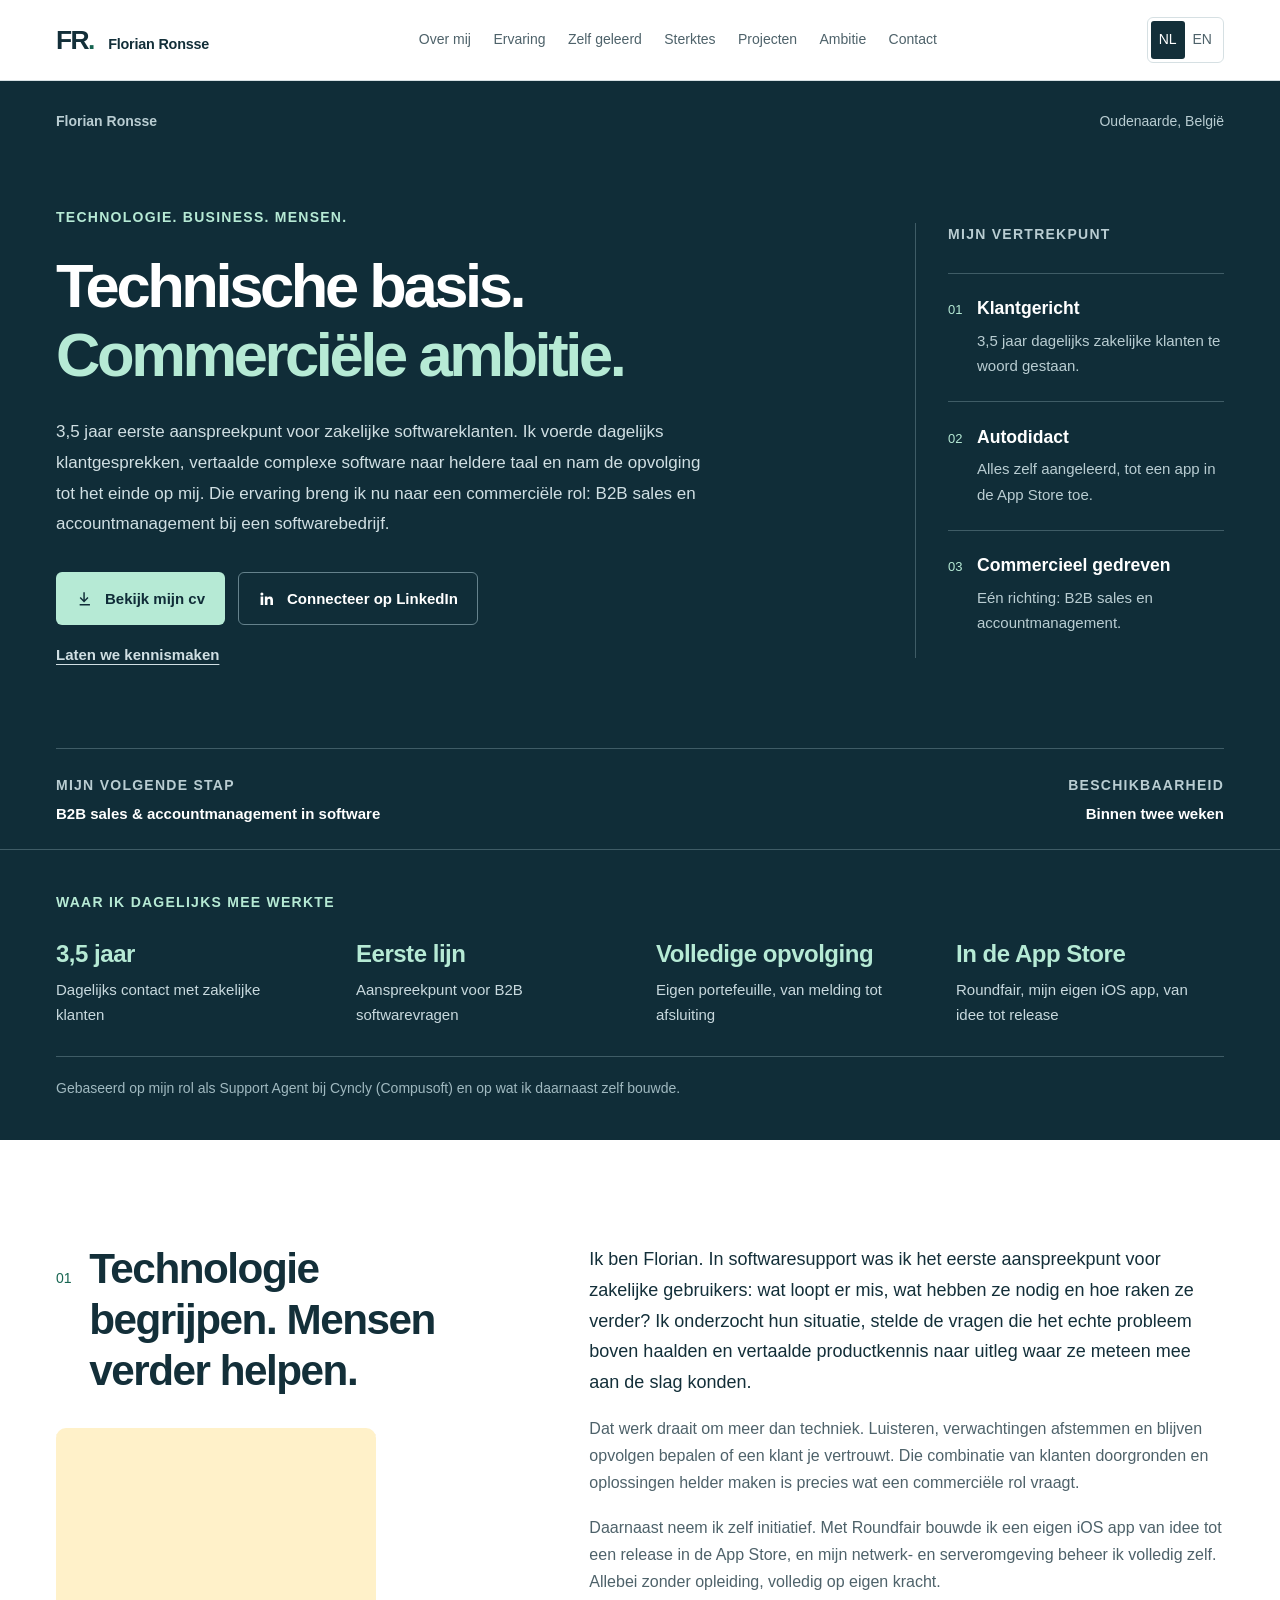
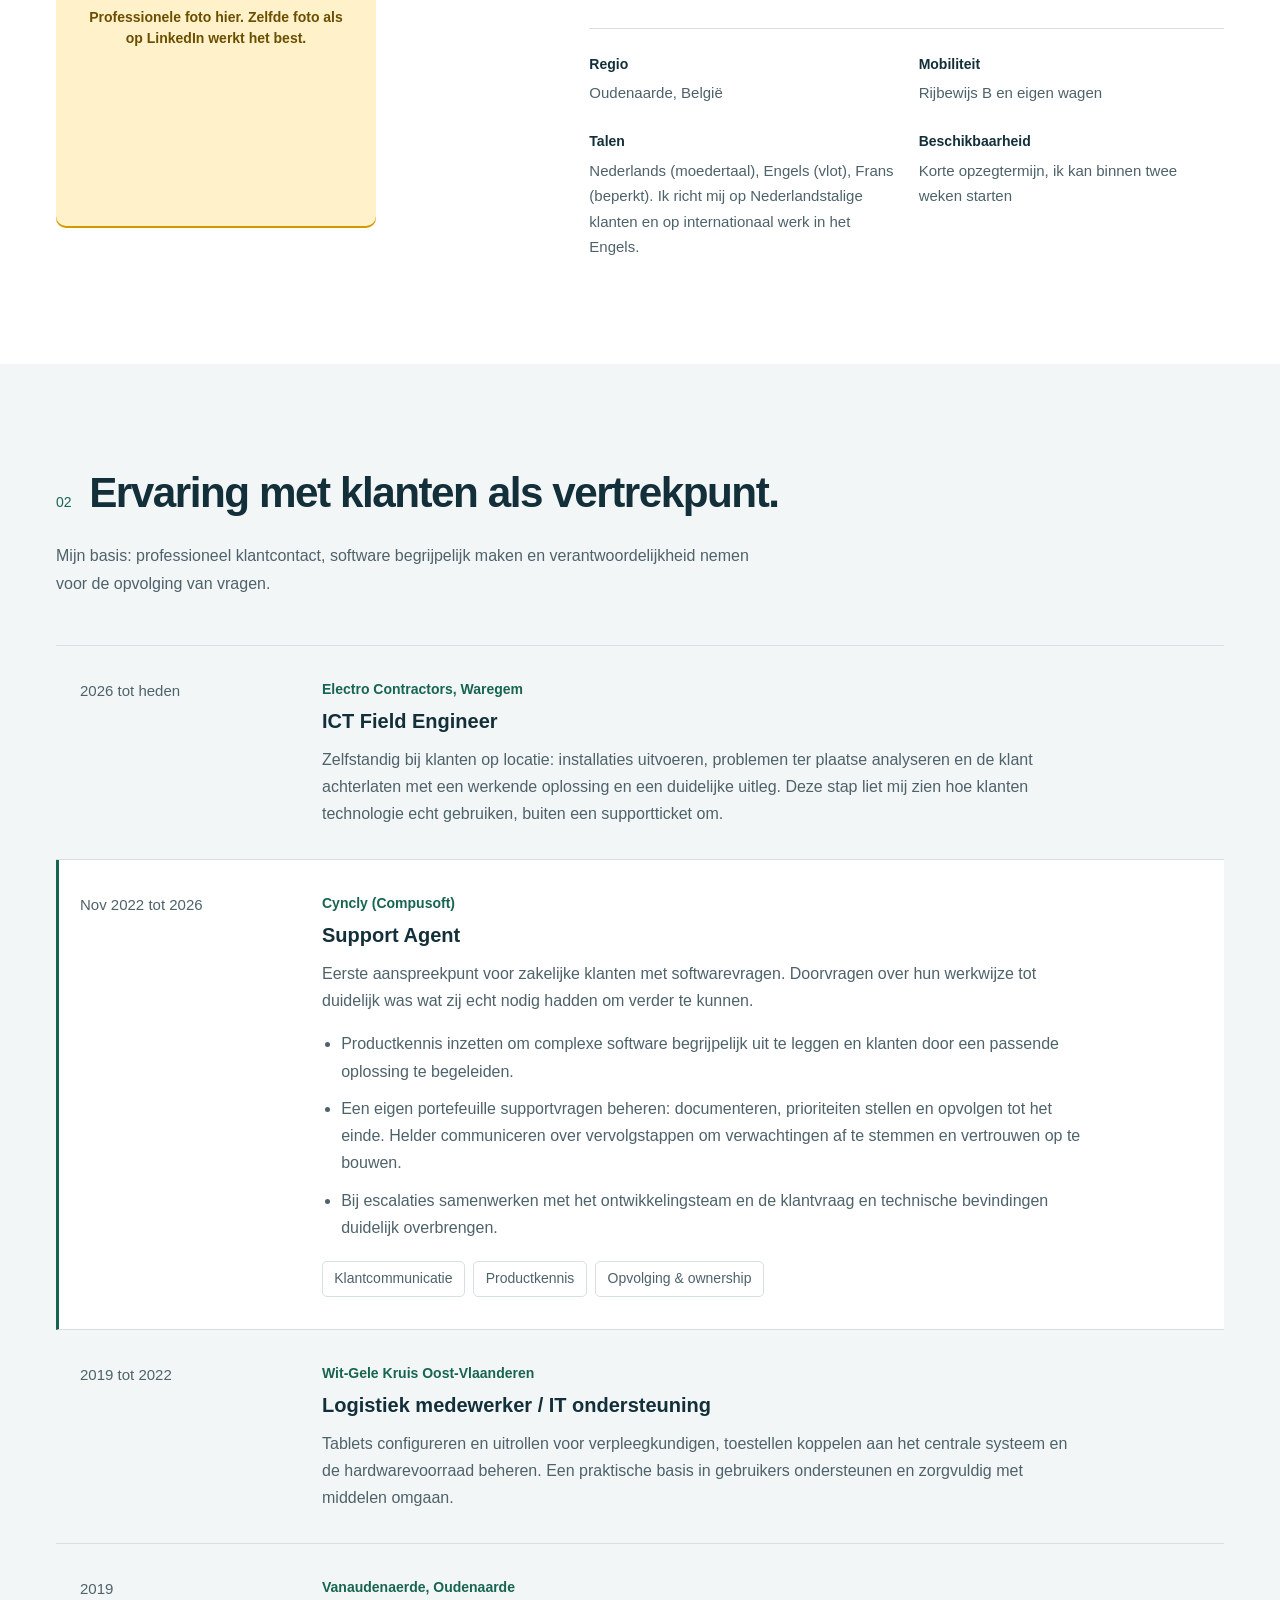
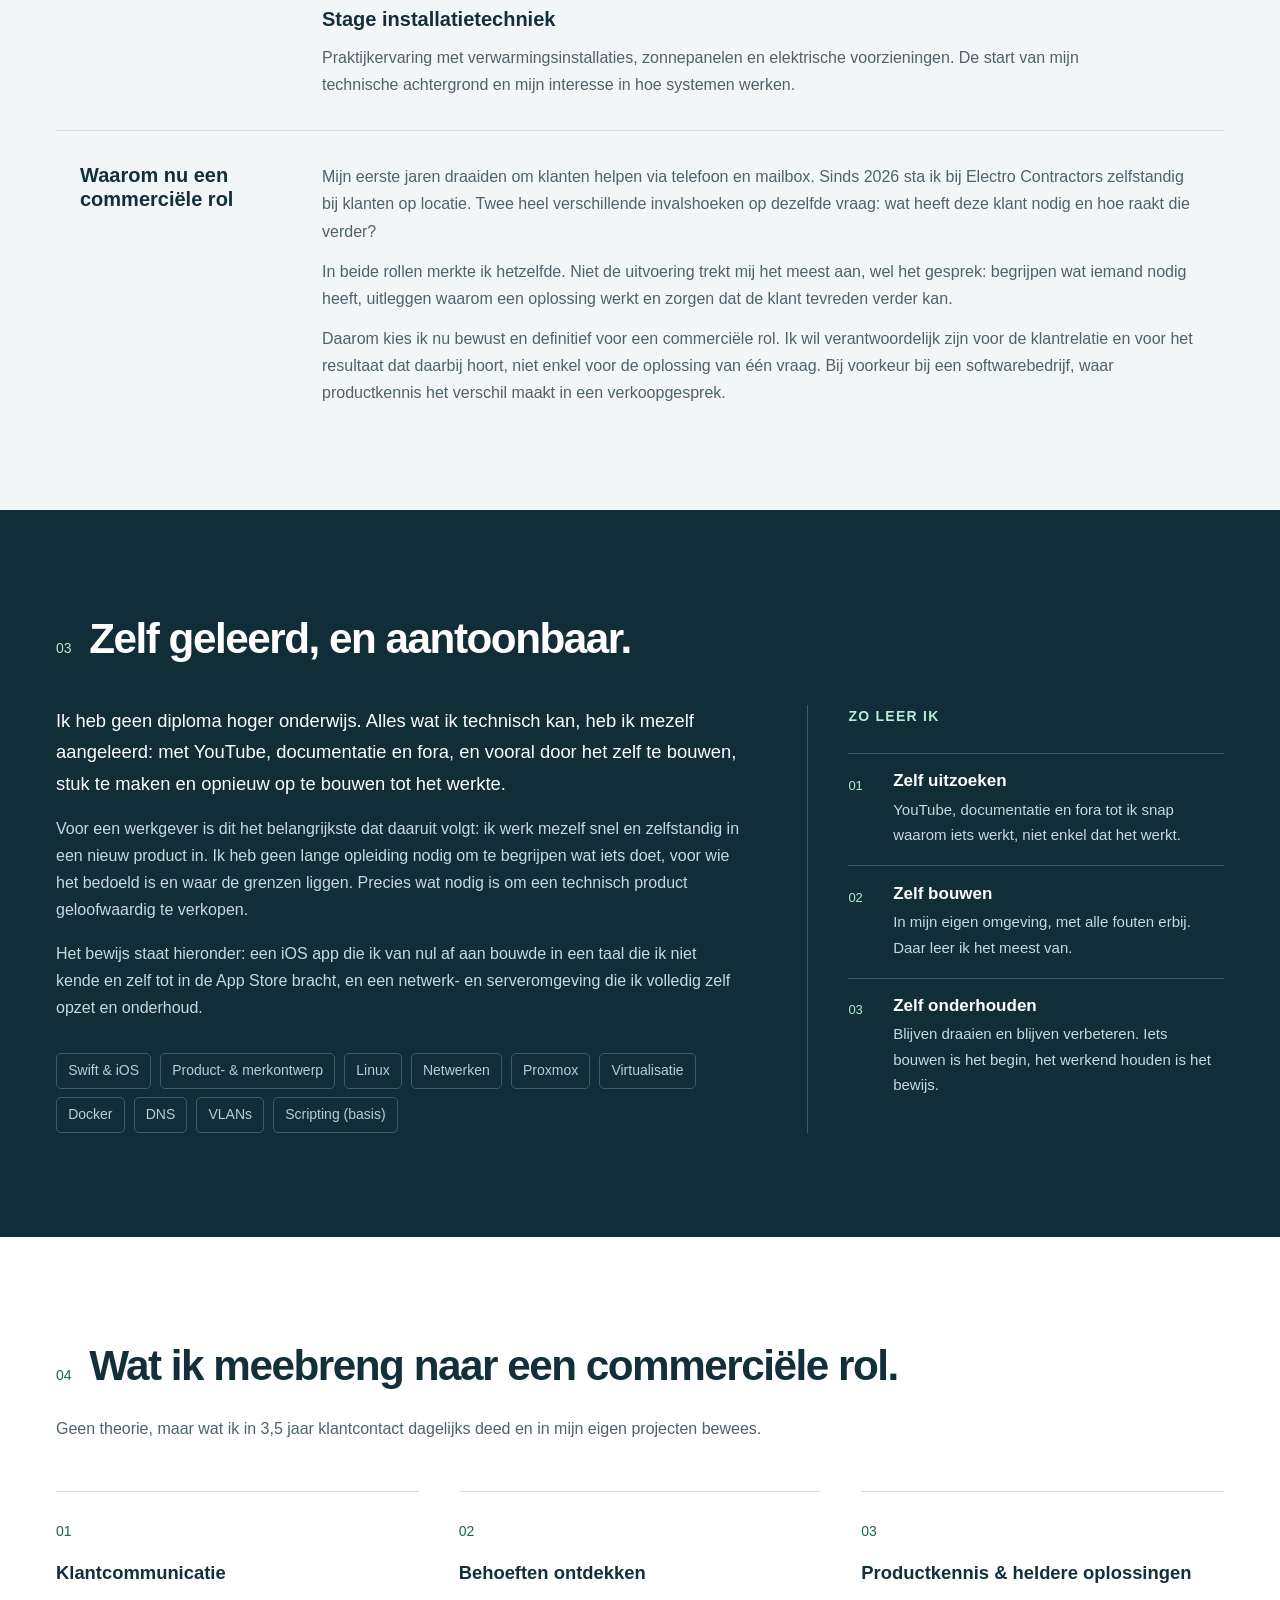
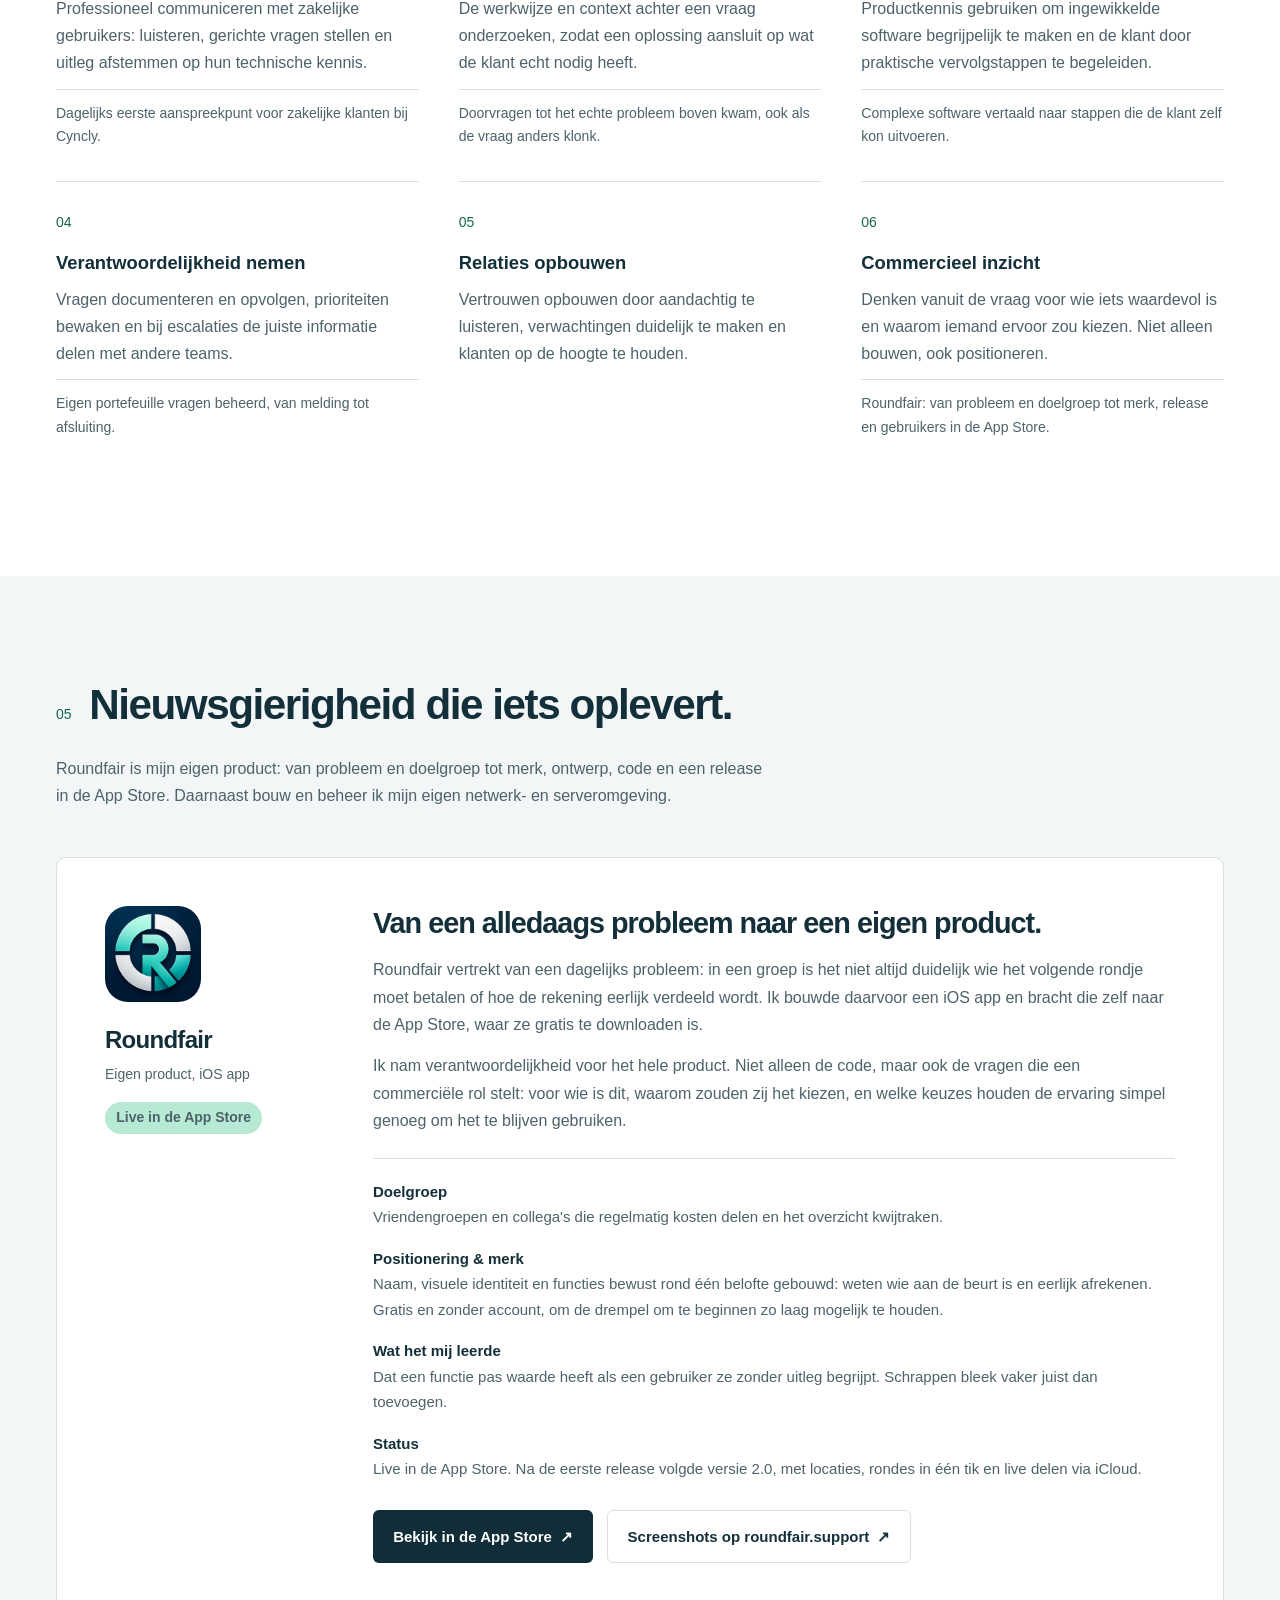
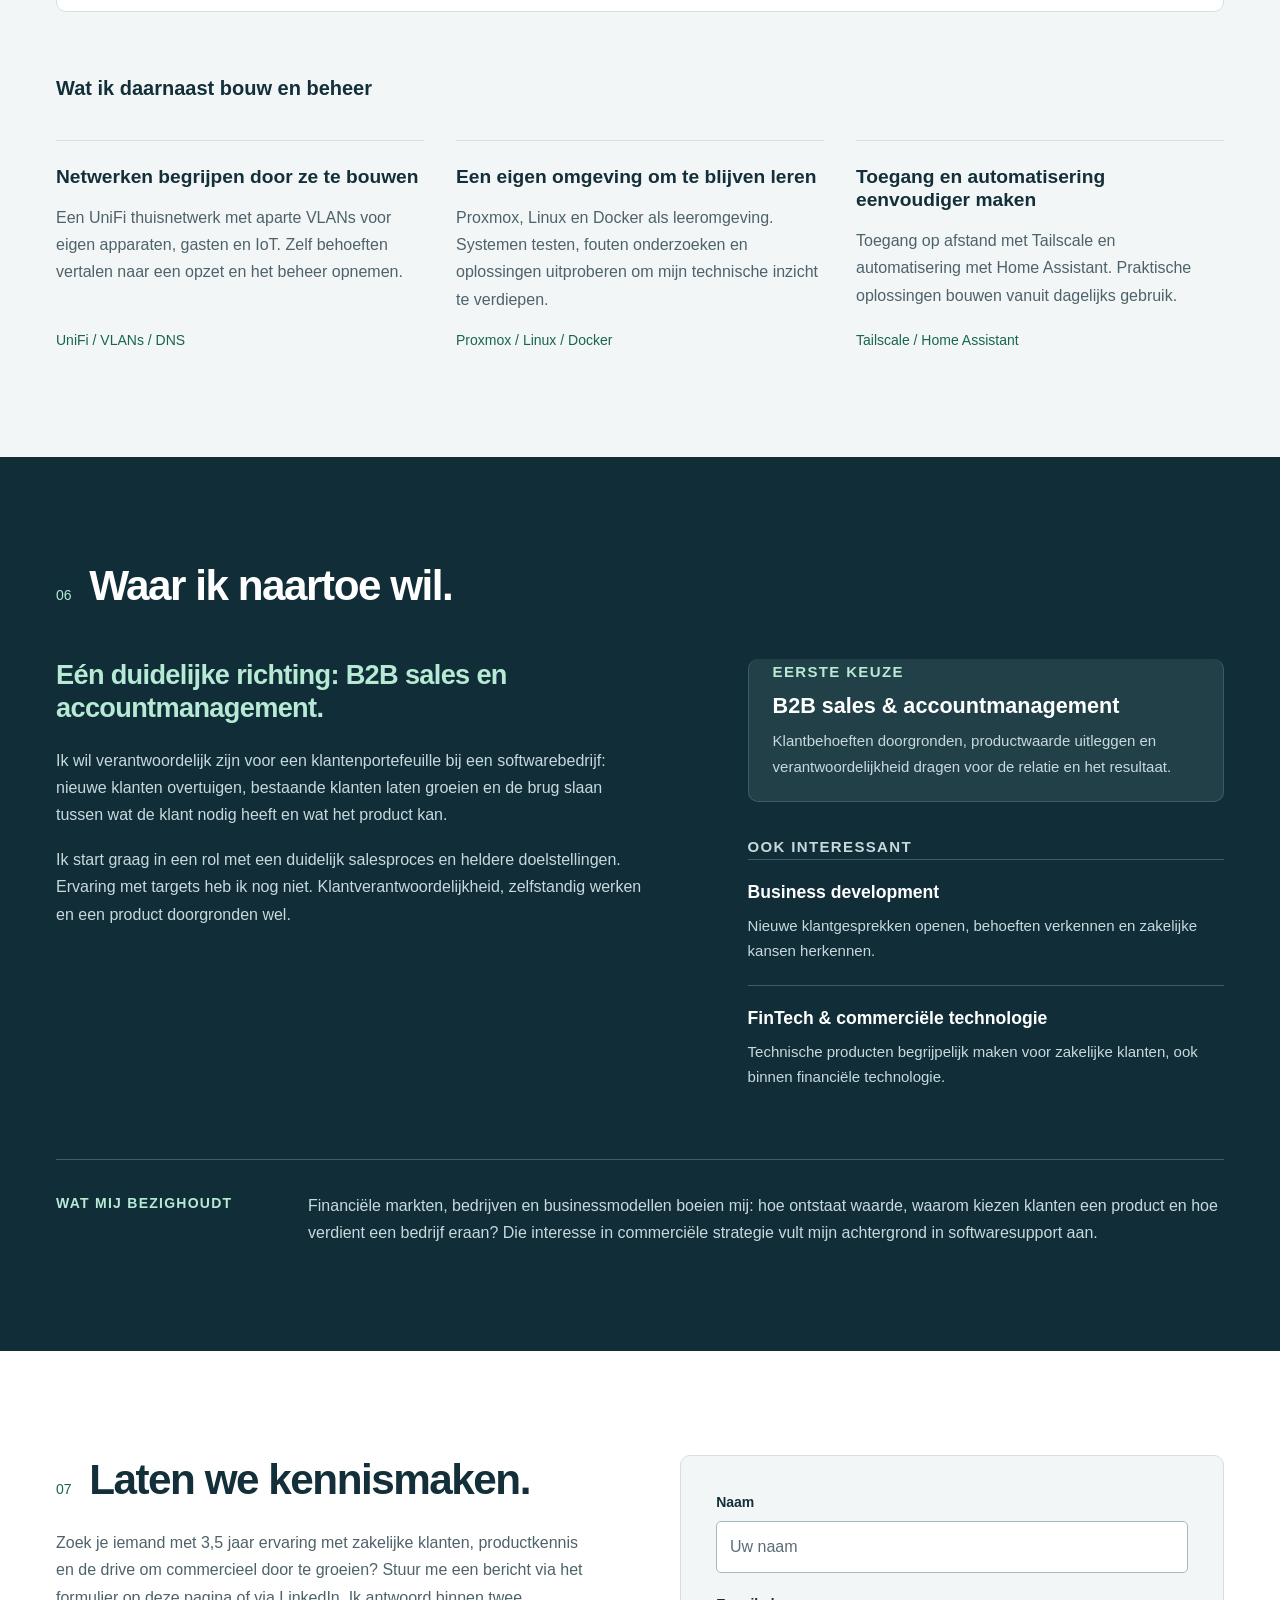
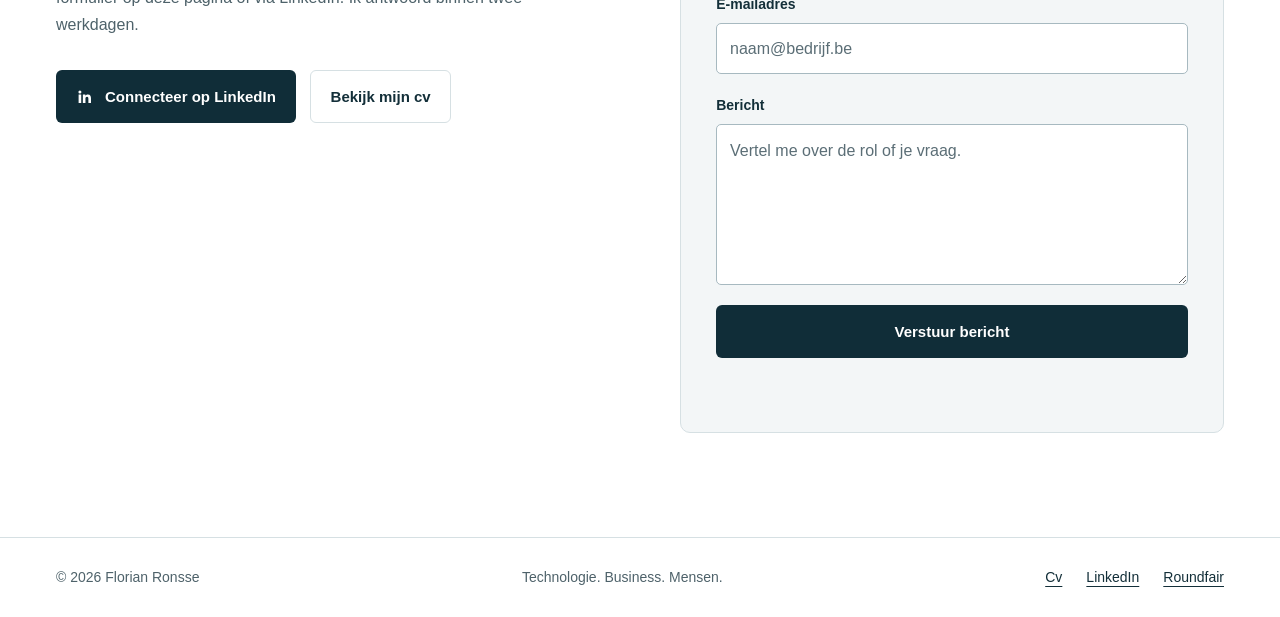
==== index.html @ 23964482 "Haal de openstaande voorbeeldregel bij "Relaties opbouwen" weg De kaart vroeg om een voorbeeld dat e" ====
<!DOCTYPE html>
<html lang="nl">
  <head>
    <meta charset="UTF-8" />
    <meta name="viewport" content="width=device-width, initial-scale=1.0" />
    <title>
      Florian Ronsse | Van B2B support naar sales &amp; accountmanagement
    </title>
    <meta
      name="description"
      content="Florian Ronsse: 3,5 jaar dagelijks contact met zakelijke softwareklanten, autodidact met een eigen iOS app in de App Store. Klaar voor B2B sales en accountmanagement in software."
    />
    <meta name="author" content="Florian Ronsse" />
    <meta name="robots" content="index, follow" />
    <meta name="theme-color" content="#102d38" />
    <link rel="canonical" href="https://florianronsse.net/" />
    <meta property="og:type" content="website" />
    <meta property="og:url" content="https://florianronsse.net/" />
    <meta property="og:site_name" content="Florian Ronsse" />
    <meta
      property="og:title"
      content="Florian Ronsse | Van B2B support naar sales &amp; accountmanagement"
    />
    <meta
      property="og:description"
      content="Florian Ronsse: 3,5 jaar dagelijks contact met zakelijke softwareklanten, autodidact met een eigen iOS app in de App Store. Klaar voor B2B sales en accountmanagement in software."
    />
    <meta property="og:locale" content="nl_BE" />
    <meta property="og:locale:alternate" content="en_US" />
    <meta property="og:image" content="https://florianronsse.net/assets/og-image.png" />
    <meta property="og:image:width" content="1200" />
    <meta property="og:image:height" content="630" />
    <meta
      property="og:image:alt"
      content="Florian Ronsse, B2B sales en accountmanagement"
    />
    <meta name="twitter:card" content="summary_large_image" />
    <meta
      name="twitter:title"
      content="Florian Ronsse | Van B2B support naar sales &amp; accountmanagement"
    />
    <meta
      name="twitter:description"
      content="Florian Ronsse: 3,5 jaar dagelijks contact met zakelijke softwareklanten, autodidact met een eigen iOS app in de App Store. Klaar voor B2B sales en accountmanagement in software."
    />
    <meta name="twitter:image" content="https://florianronsse.net/assets/og-image.png" />
    <link
      rel="icon"
      href="data:image/svg+xml,%3Csvg xmlns='http://www.w3.org/2000/svg' viewBox='0 0 100 100'%3E%3Crect width='100' height='100' rx='20' fill='%23102d38'/%3E%3Ctext x='50' y='68' font-size='52' font-family='Arial' font-weight='bold' fill='%23b6ead5' text-anchor='middle'%3EFR%3C/text%3E%3C/svg%3E"
    />
    <link rel="stylesheet" href="css/style.css?v=896a0a4d9a" />
    <script type="application/ld+json">
      {
        "@context": "https://schema.org",
        "@type": "Person",
        "name": "Florian Ronsse",
        "url": "https://florianronsse.net/",
        "jobTitle": "ICT Field Engineer",
        "description": "Florian Ronsse heeft 3,5 jaar ervaring als eerste aanspreekpunt voor zakelijke softwareklanten. Autodidact, bouwer van de iOS app Roundfair in de App Store, en gericht op een volgende stap in B2B sales en accountmanagement.",
        "address": {
          "@type": "PostalAddress",
          "addressLocality": "Oudenaarde",
          "addressCountry": "BE"
        },
        "sameAs": [
          "https://www.linkedin.com/in/florian-ronsse-1914231bb",
          "https://apps.apple.com/app/id6763799194"
        ],
        "seeks": {
          "@type": "Demand",
          "name": "B2B sales en accountmanagement in software"
        },
        "knowsLanguage": [
          { "@type": "Language", "name": "Nederlands" },
          { "@type": "Language", "name": "Engels" }
        ],
        "knowsAbout": [
          "B2B Sales",
          "Account Management",
          "Business Development",
          "Customer Success",
          "Klantcommunicatie",
          "Software Support",
          "SaaS",
          "FinTech",
          "IT Troubleshooting",
          "Linux",
          "Networking",
          "Proxmox",
          "Docker"
        ]
      }
    </script>
  </head>
  <body>
    <a data-i18n="skip" class="skip-link" href="#main">Ga naar de inhoud</a>
    <header class="site-header">
      <nav
        class="nav container"
        aria-label="Hoofdnavigatie"
        data-i18n-aria-label="nav.label"
      >
        <a href="#home" class="nav-logo" aria-label="Florian Ronsse, home"
          >FR<span class="brand-dot">.</span
          ><span class="brand-name">Florian Ronsse</span></a
        >
        <ul class="nav-links" id="nav-links">
          <li><a data-i18n="nav.about" href="#about">Over mij</a></li>
          <li><a data-i18n="nav.experience" href="#experience">Ervaring</a></li>
          <li><a data-i18n="nav.learning" href="#learning">Zelf geleerd</a></li>
          <li><a data-i18n="nav.skills" href="#skills">Sterktes</a></li>
          <li><a data-i18n="nav.projects" href="#projects">Projecten</a></li>
          <li><a data-i18n="nav.direction" href="#direction">Ambitie</a></li>
          <li><a data-i18n="nav.contact" href="#contact">Contact</a></li>
        </ul>
        <div class="nav-actions">
          <div
            class="lang-toggle"
            role="group"
            aria-label="Taalkeuze / Language"
          >
            <button
              type="button"
              data-lang="nl"
              lang="nl"
              class="lang-btn active"
              aria-pressed="true"
              aria-label="Nederlands"
            >
              NL</button
            ><button
              type="button"
              data-lang="en"
              lang="en"
              class="lang-btn"
              aria-pressed="false"
              aria-label="English"
            >
              EN
            </button>
          </div>
          <button
            type="button"
            class="nav-burger"
            id="nav-burger"
            aria-label="Menu openen"
            aria-expanded="false"
            aria-controls="nav-links"
          >
            <span></span><span></span><span></span>
          </button>
        </div>
      </nav>
    </header>
    <main id="main" tabindex="-1">
      <section id="home" class="hero">
        <div class="container">
          <div class="hero-topline">
            <p>Florian Ronsse</p>
            <p data-i18n="hero.location">Oudenaarde, België</p>
          </div>
          <div class="hero-grid">
            <div class="hero-main">
              <p data-i18n="hero.eyebrow" class="eyebrow">
                Technologie. Business. Mensen.
              </p>
              <h1>
                <span data-i18n="hero.title1">Technische basis.</span
                ><span data-i18n="hero.title2" class="hero-accent"
                  >Commerciële ambitie.</span
                >
              </h1>
              <p data-i18n="hero.lead" class="hero-lead">
                3,5 jaar eerste aanspreekpunt voor zakelijke softwareklanten. Ik
                voerde dagelijks klantgesprekken, vertaalde complexe software
                naar heldere taal en nam de opvolging tot het einde op mij. Die
                ervaring breng ik nu naar een commerciële rol: B2B sales en
                accountmanagement bij een softwarebedrijf.
              </p>
              <div class="hero-cta">
                <a
                  href="cv.html"
                  class="btn btn-primary"
                  ><svg class="icon" viewBox="0 0 24 24" aria-hidden="true">
                    <path
                      fill="currentColor"
                      d="M12 3v10.2l3.6-3.6 1.4 1.4-6 6-6-6 1.4-1.4 3.6 3.6V3h2zM5 19h14v2H5v-2z"
                    ></path></svg
                  ><span data-i18n="hero.cv">Bekijk mijn cv</span></a
                ><a
                  href="https://www.linkedin.com/in/florian-ronsse-1914231bb"
                  target="_blank"
                  rel="noopener noreferrer"
                  class="btn btn-outline"
                  ><svg class="icon" viewBox="0 0 24 24" aria-hidden="true">
                    <path
                      fill="currentColor"
                      d="M20.45 20.45h-3.55v-5.57c0-1.33-.03-3.04-1.85-3.04-1.86-0-2.14 1.45-2.14 2.94v5.67H9.35V9h3.41v1.56h.05c.48-.9 1.64-1.85 3.37-1.85 3.6 0 4.27 2.37 4.27 5.46v6.28zM5.34 7.43a2.06 2.06 0 1 1 0-4.12 2.06 2.06 0 0 1 0 4.12zM7.12 20.45H3.56V9h3.56v11.45z"
                    ></path></svg
                  ><span data-i18n="hero.linkedin"
                    >Connecteer op LinkedIn</span
                  ></a
                >
              </div>
              <a
                data-i18n="hero.contact"
                href="#contact"
                class="text-link hero-contact"
                >Laten we kennismaken</a
              >
            </div>
            <aside
              class="hero-profile"
              aria-label="Profiel in het kort"
              data-i18n-aria-label="hero.profileLabel"
            >
              <p data-i18n="hero.profile" class="eyebrow">Mijn vertrekpunt</p>
              <div class="profile-row">
                <span class="profile-number">01</span>
                <div>
                  <h2 data-i18n="hero.customer">Klantgericht</h2>
                  <p data-i18n="hero.customerDesc">
                    3,5 jaar dagelijks zakelijke klanten te woord gestaan.
                  </p>
                </div>
              </div>
              <div class="profile-row">
                <span class="profile-number">02</span>
                <div>
                  <h2 data-i18n="hero.technical">Autodidact</h2>
                  <p data-i18n="hero.technicalDesc">
                    Alles zelf aangeleerd, tot een app in de App Store toe.
                  </p>
                </div>
              </div>
              <div class="profile-row">
                <span class="profile-number">03</span>
                <div>
                  <h2 data-i18n="hero.business">Commercieel gedreven</h2>
                  <p data-i18n="hero.businessDesc">
                    Eén richting: B2B sales en accountmanagement.
                  </p>
                </div>
              </div>
            </aside>
          </div>
          <div class="hero-bottom">
            <div>
              <span data-i18n="hero.focus" class="eyebrow"
                >Mijn volgende stap</span
              >
              <p data-i18n="hero.focusValue">
                B2B sales &amp; accountmanagement in software
              </p>
            </div>
            <div class="hero-availability">
              <span data-i18n="hero.available" class="eyebrow"
                >Beschikbaarheid</span
              >
              <p data-i18n="hero.availableValue">Binnen twee weken</p>
            </div>
          </div>
        </div>
      </section>
      <section
        class="proof-bar"
        aria-labelledby="proof-title"
      >
        <div class="container">
          <h2 data-i18n="proof.title" id="proof-title" class="eyebrow">
            Waar ik dagelijks mee werkte
          </h2>
          <!-- Zodra er cijfers zijn, vervang een waarde door het getal zelf:
               <dt class="proof-value">±40</dt> met een passend label. Een
               getal weegt zwaarder dan een omschrijving. -->
          <dl class="proof-grid">
            <div>
              <dt data-i18n="proof.0.value" class="proof-value">3,5 jaar</dt>
              <dd data-i18n="proof.0.label">
                Dagelijks contact met zakelijke klanten
              </dd>
            </div>
            <div>
              <dt data-i18n="proof.1.value" class="proof-value">Eerste lijn</dt>
              <dd data-i18n="proof.1.label">
                Aanspreekpunt voor B2B softwarevragen
              </dd>
            </div>
            <div>
              <dt data-i18n="proof.2.value" class="proof-value">
                Volledige opvolging
              </dt>
              <dd data-i18n="proof.2.label">
                Eigen portefeuille, van melding tot afsluiting
              </dd>
            </div>
            <div>
              <dt data-i18n="proof.3.value" class="proof-value">
                In de App Store
              </dt>
              <dd data-i18n="proof.3.label">
                Roundfair, mijn eigen iOS app, van idee tot release
              </dd>
            </div>
          </dl>
          <p data-i18n="proof.source" class="proof-source">
            Gebaseerd op mijn rol als Support Agent bij Cyncly (Compusoft) en
            op wat ik daarnaast zelf bouwde.
          </p>
        </div>
      </section>
      <section id="about" class="section">
        <div class="container about-grid">
          <div class="about-aside">
            <div class="section-heading">
              <span class="section-number">01</span>
              <h2 data-i18n="about.title">
                Technologie begrijpen. Mensen verder helpen.
              </h2>
            </div>
            <figure class="about-photo">
              <!-- Vervang dit blok door: <img src="assets/florian.jpg" alt="Florian Ronsse" width="520" height="620" /> -->
              <div class="photo-slot needs-input">
                <p data-i18n="about.photoSlot">
                  Professionele foto hier. Zelfde foto als op LinkedIn werkt het
                  best.
                </p>
              </div>
            </figure>
          </div>
          <div class="about-text">
            <p data-i18n="about.p1" class="lead">
              Ik ben Florian. In softwaresupport was ik het eerste aanspreekpunt
              voor zakelijke gebruikers: wat loopt er mis, wat hebben ze nodig
              en hoe raken ze verder? Ik onderzocht hun situatie, stelde de
              vragen die het echte probleem boven haalden en vertaalde
              productkennis naar uitleg waar ze meteen mee aan de slag konden.
            </p>
            <p data-i18n="about.p2">
              Dat werk draait om meer dan techniek. Luisteren, verwachtingen
              afstemmen en blijven opvolgen bepalen of een klant je vertrouwt.
              Die combinatie van klanten doorgronden en oplossingen helder maken
              is precies wat een commerciële rol vraagt.
            </p>
            <p data-i18n="about.p3">
              Daarnaast neem ik zelf initiatief. Met Roundfair bouwde ik een
              eigen iOS app van idee tot een release in de App Store, en mijn
              netwerk- en serveromgeving beheer ik volledig zelf. Allebei
              zonder opleiding, volledig op eigen kracht.
            </p>
            <dl class="about-facts">
              <div>
                <dt data-i18n="about.locationLabel">Regio</dt>
                <dd data-i18n="about.location">Oudenaarde, België</dd>
              </div>
              <div>
                <dt data-i18n="about.mobilityLabel">Mobiliteit</dt>
                <dd data-i18n="about.mobility">Rijbewijs B en eigen wagen</dd>
              </div>
              <div>
                <dt data-i18n="about.languagesLabel">Talen</dt>
                <dd data-i18n="about.languages">
                  Nederlands (moedertaal), Engels (vlot), Frans (beperkt). Ik
                  richt mij op Nederlandstalige klanten en op internationaal
                  werk in het Engels.
                </dd>
              </div>
              <div>
                <dt data-i18n="about.availabilityLabel">Beschikbaarheid</dt>
                <dd data-i18n="about.availability">
                  Korte opzegtermijn, ik kan binnen twee weken starten
                </dd>
              </div>
            </dl>
          </div>
        </div>
      </section>
      <section id="experience" class="section section-alt">
        <div class="container">
          <div class="section-heading">
            <span class="section-number">02</span>
            <h2 data-i18n="experience.title">
              Ervaring met klanten als vertrekpunt.
            </h2>
          </div>
          <p data-i18n="experience.intro" class="section-intro">
            Mijn basis: professioneel klantcontact, software begrijpelijk maken
            en verantwoordelijkheid nemen voor de opvolging van vragen.
          </p>
          <div class="xp-timeline">
            <article class="xp-item">
              <p data-i18n="xp.0.period" class="xp-period">2026 tot heden</p>
              <div class="xp-body">
                <p class="xp-company">Electro Contractors, Waregem</p>
                <h3 data-i18n="xp.0.title">ICT Field Engineer</h3>
                <p data-i18n="xp.0.desc">
                  Zelfstandig bij klanten op locatie: installaties uitvoeren,
                  problemen ter plaatse analyseren en de klant achterlaten met
                  een werkende oplossing en een duidelijke uitleg. Deze stap
                  liet mij zien hoe klanten technologie echt gebruiken, buiten
                  een supportticket om.
                </p>
              </div>
            </article>
            <article class="xp-item xp-featured">
              <p data-i18n="xp.1.period" class="xp-period">Nov 2022 tot 2026</p>
              <div class="xp-body">
                <p class="xp-company">Cyncly (Compusoft)</p>
                <h3 data-i18n="xp.1.title">Support Agent</h3>
                <p data-i18n="xp.1.desc">
                  Eerste aanspreekpunt voor zakelijke klanten met
                  softwarevragen. Doorvragen over hun werkwijze tot duidelijk
                  was wat zij echt nodig hadden om verder te kunnen.
                </p>
                <ul class="xp-details">
                  <li data-i18n="xp.1.explain">
                    Productkennis inzetten om complexe software begrijpelijk uit
                    te leggen en klanten door een passende oplossing te
                    begeleiden.
                  </li>
                  <li data-i18n="xp.1.followup">
                    Een eigen portefeuille supportvragen beheren: documenteren,
                    prioriteiten stellen en opvolgen tot het einde. Helder
                    communiceren over vervolgstappen om verwachtingen af te
                    stemmen en vertrouwen op te bouwen.
                  </li>
                  <li data-i18n="xp.1.collaborate">
                    Bij escalaties samenwerken met het ontwikkelingsteam en de
                    klantvraag en technische bevindingen duidelijk overbrengen.
                  </li>
                </ul>
                <ul class="skill-tags">
                  <li data-i18n="xp.customer">Klantcommunicatie</li>
                  <li data-i18n="xp.product">Productkennis</li>
                  <li data-i18n="xp.ownership">Opvolging &amp; ownership</li>
                </ul>
              </div>
            </article>
            <article class="xp-item">
              <p data-i18n="xp.2.period" class="xp-period">2019 tot 2022</p>
              <div class="xp-body">
                <p class="xp-company">Wit-Gele Kruis Oost-Vlaanderen</p>
                <h3 data-i18n="xp.2.title">
                  Logistiek medewerker / IT ondersteuning
                </h3>
                <p data-i18n="xp.2.desc">
                  Tablets configureren en uitrollen voor verpleegkundigen,
                  toestellen koppelen aan het centrale systeem en de
                  hardwarevoorraad beheren. Een praktische basis in gebruikers
                  ondersteunen en zorgvuldig met middelen omgaan.
                </p>
              </div>
            </article>
            <article class="xp-item">
              <p data-i18n="xp.3.period" class="xp-period">2019</p>
              <div class="xp-body">
                <p class="xp-company">Vanaudenaerde, Oudenaarde</p>
                <h3 data-i18n="xp.3.title">Stage installatietechniek</h3>
                <p data-i18n="xp.3.desc">
                  Praktijkervaring met verwarmingsinstallaties, zonnepanelen en
                  elektrische voorzieningen. De start van mijn technische
                  achtergrond en mijn interesse in hoe systemen werken.
                </p>
              </div>
            </article>
          </div>
          <section
            id="why-commercial"
            class="why-commercial"
            aria-labelledby="why-commercial-title"
          >
            <h3 data-i18n="why.title" id="why-commercial-title">
              Waarom nu een commerciële rol
            </h3>
            <div>
              <p data-i18n="why.path">
                Mijn eerste jaren draaiden om klanten helpen via telefoon en
                mailbox. Sinds 2026 sta ik bij Electro Contractors zelfstandig
                bij klanten op locatie. Twee heel verschillende invalshoeken op
                dezelfde vraag: wat heeft deze klant nodig en hoe raakt die
                verder?
              </p>
              <p data-i18n="why.customer">
                In beide rollen merkte ik hetzelfde. Niet de uitvoering trekt
                mij het meest aan, wel het gesprek: begrijpen wat iemand nodig
                heeft, uitleggen waarom een oplossing werkt en zorgen dat de
                klant tevreden verder kan.
              </p>
              <p data-i18n="why.next">
                Daarom kies ik nu bewust en definitief voor een commerciële rol.
                Ik wil verantwoordelijk zijn voor de klantrelatie en voor het
                resultaat dat daarbij hoort, niet enkel voor de oplossing van
                één vraag. Bij voorkeur bij een softwarebedrijf, waar
                productkennis het verschil maakt in een verkoopgesprek.
              </p>
            </div>
          </section>
        </div>
      </section>
      <section id="learning" class="section learning-section">
        <div class="container">
          <div class="section-heading">
            <span class="section-number">03</span>
            <h2 data-i18n="learning.title">Zelf geleerd, en aantoonbaar.</h2>
          </div>
          <div class="learning-grid">
            <div class="learning-text">
              <p data-i18n="learning.p1" class="lead">
                Ik heb geen diploma hoger onderwijs. Alles wat ik technisch kan,
                heb ik mezelf aangeleerd: met YouTube, documentatie en fora, en
                vooral door het zelf te bouwen, stuk te maken en opnieuw op te
                bouwen tot het werkte.
              </p>
              <p data-i18n="learning.p2">
                Voor een werkgever is dit het belangrijkste dat daaruit volgt:
                ik werk mezelf snel en zelfstandig in een nieuw product in. Ik
                heb geen lange opleiding nodig om te begrijpen wat iets doet,
                voor wie het bedoeld is en waar de grenzen liggen. Precies wat
                nodig is om een technisch product geloofwaardig te verkopen.
              </p>
              <p data-i18n="learning.p3">
                Het bewijs staat hieronder: een iOS app die ik van nul af aan
                bouwde in een taal die ik niet kende en zelf tot in de App
                Store bracht, en een netwerk- en serveromgeving die ik volledig
                zelf opzet en onderhoud.
              </p>
              <ul class="skill-tags learning-tags">
                <li>Swift &amp; iOS</li>
                <li data-i18n="learning.design">Product- &amp; merkontwerp</li>
                <li>Linux</li>
                <li data-i18n="learning.networking">Netwerken</li>
                <li>Proxmox</li>
                <li data-i18n="learning.virtualization">Virtualisatie</li>
                <li>Docker</li>
                <li>DNS</li>
                <li>VLANs</li>
                <li data-i18n="learning.scripting">Scripting (basis)</li>
              </ul>
            </div>
            <aside
              class="learning-method"
              aria-label="Zo leer ik"
              data-i18n-aria-label="learning.methodLabel"
            >
              <p data-i18n="learning.methodTitle" class="eyebrow">Zo leer ik</p>
              <div class="method-row">
                <span class="profile-number">01</span>
                <div>
                  <h3 data-i18n="learning.step0">Zelf uitzoeken</h3>
                  <p data-i18n="learning.step0Desc">
                    YouTube, documentatie en fora tot ik snap waarom iets werkt,
                    niet enkel dat het werkt.
                  </p>
                </div>
              </div>
              <div class="method-row">
                <span class="profile-number">02</span>
                <div>
                  <h3 data-i18n="learning.step1">Zelf bouwen</h3>
                  <p data-i18n="learning.step1Desc">
                    In mijn eigen omgeving, met alle fouten erbij. Daar leer ik
                    het meest van.
                  </p>
                </div>
              </div>
              <div class="method-row">
                <span class="profile-number">03</span>
                <div>
                  <h3 data-i18n="learning.step2">Zelf onderhouden</h3>
                  <p data-i18n="learning.step2Desc">
                    Blijven draaien en blijven verbeteren. Iets bouwen is het
                    begin, het werkend houden is het bewijs.
                  </p>
                </div>
              </div>
            </aside>
          </div>
        </div>
      </section>
      <section id="skills" class="section">
        <div class="container">
          <div class="section-heading">
            <span class="section-number">04</span>
            <h2 data-i18n="skills.title">
              Wat ik meebreng naar een commerciële rol.
            </h2>
          </div>
          <p data-i18n="skills.intro" class="section-intro">
            Geen theorie, maar wat ik in 3,5 jaar klantcontact dagelijks deed en
            in mijn eigen projecten bewees.
          </p>
          <div class="skills-grid">
            <article class="skill-card">
              <span class="skill-index" aria-hidden="true">01</span>
              <h3 data-i18n="skill.0.title">Klantcommunicatie</h3>
              <p data-i18n="skill.0.desc">
                Professioneel communiceren met zakelijke gebruikers: luisteren,
                gerichte vragen stellen en uitleg afstemmen op hun technische
                kennis.
              </p>
              <p data-i18n="skill.0.proof" class="skill-proof">
                Dagelijks eerste aanspreekpunt voor zakelijke klanten bij
                Cyncly.
              </p>
            </article>
            <article class="skill-card">
              <span class="skill-index" aria-hidden="true">02</span>
              <h3 data-i18n="skill.1.title">Behoeften ontdekken</h3>
              <p data-i18n="skill.1.desc">
                De werkwijze en context achter een vraag onderzoeken, zodat een
                oplossing aansluit op wat de klant echt nodig heeft.
              </p>
              <p data-i18n="skill.1.proof" class="skill-proof">
                Doorvragen tot het echte probleem boven kwam, ook als de vraag
                anders klonk.
              </p>
            </article>
            <article class="skill-card">
              <span class="skill-index" aria-hidden="true">03</span>
              <h3 data-i18n="skill.2.title">
                Productkennis &amp; heldere oplossingen
              </h3>
              <p data-i18n="skill.2.desc">
                Productkennis gebruiken om ingewikkelde software begrijpelijk te
                maken en de klant door praktische vervolgstappen te begeleiden.
              </p>
              <p data-i18n="skill.2.proof" class="skill-proof">
                Complexe software vertaald naar stappen die de klant zelf kon
                uitvoeren.
              </p>
            </article>
            <article class="skill-card">
              <span class="skill-index" aria-hidden="true">04</span>
              <h3 data-i18n="skill.3.title">Verantwoordelijkheid nemen</h3>
              <p data-i18n="skill.3.desc">
                Vragen documenteren en opvolgen, prioriteiten bewaken en bij
                escalaties de juiste informatie delen met andere teams.
              </p>
              <p data-i18n="skill.3.proof" class="skill-proof">
                Eigen portefeuille vragen beheerd, van melding tot afsluiting.
              </p>
            </article>
            <article class="skill-card">
              <span class="skill-index" aria-hidden="true">05</span>
              <h3 data-i18n="skill.4.title">Relaties opbouwen</h3>
              <p data-i18n="skill.4.desc">
                Vertrouwen opbouwen door aandachtig te luisteren, verwachtingen
                duidelijk te maken en klanten op de hoogte te houden.
              </p>
            </article>
            <article class="skill-card">
              <span class="skill-index" aria-hidden="true">06</span>
              <h3 data-i18n="skill.5.title">Commercieel inzicht</h3>
              <p data-i18n="skill.5.desc">
                Denken vanuit de vraag voor wie iets waardevol is en waarom
                iemand ervoor zou kiezen. Niet alleen bouwen, ook positioneren.
              </p>
              <p data-i18n="skill.5.proof" class="skill-proof">
                Roundfair: van probleem en doelgroep tot merk, release en
                gebruikers in de App Store.
              </p>
            </article>
          </div>
        </div>
      </section>
      <section id="projects" class="section section-alt">
        <div class="container">
          <div class="section-heading">
            <span class="section-number">05</span>
            <h2 data-i18n="projects.title">
              Nieuwsgierigheid die iets oplevert.
            </h2>
          </div>
          <p data-i18n="projects.intro" class="section-intro">
            Roundfair is mijn eigen product: van probleem en doelgroep tot
            merk, ontwerp, code en een release in de App Store. Daarnaast bouw
            en beheer ik mijn eigen netwerk- en serveromgeving.
          </p>
          <article id="roundfair" class="app-card">
            <div class="app-identity">
              <img
                class="app-logo"
                src="assets/roundfair-logo.png"
                alt="Roundfair"
                width="96"
                height="96"
                loading="lazy"
              />
              <p>Roundfair</p>
              <span data-i18n="roundfair.label">Eigen product, iOS app</span>
              <span data-i18n="roundfair.status" class="app-status"
                >Live in de App Store</span
              >
            </div>
            <div class="app-body">
              <h3 data-i18n="roundfair.title">
                Van een alledaags probleem naar een eigen product.
              </h3>
              <p data-i18n="roundfair.what">
                Roundfair vertrekt van een dagelijks probleem: in een groep is
                het niet altijd duidelijk wie het volgende rondje moet betalen
                of hoe de rekening eerlijk verdeeld wordt. Ik bouwde daarvoor
                een iOS app en bracht die zelf naar de App Store, waar ze
                gratis te downloaden is.
              </p>
              <p data-i18n="roundfair.why">
                Ik nam verantwoordelijkheid voor het hele product. Niet alleen
                de code, maar ook de vragen die een commerciële rol stelt: voor
                wie is dit, waarom zouden zij het kiezen, en welke keuzes houden
                de ervaring simpel genoeg om het te blijven gebruiken.
              </p>
              <dl class="product-proof">
                <div>
                  <dt data-i18n="roundfair.usersLabel">Doelgroep</dt>
                  <dd data-i18n="roundfair.users">
                    Vriendengroepen en collega's die regelmatig kosten delen en
                    het overzicht kwijtraken.
                  </dd>
                </div>
                <div>
                  <dt data-i18n="roundfair.productLabel">
                    Positionering &amp; merk
                  </dt>
                  <dd data-i18n="roundfair.product">
                    Naam, visuele identiteit en functies bewust rond één
                    belofte gebouwd: weten wie aan de beurt is en eerlijk
                    afrekenen. Gratis en zonder account, om de drempel om te
                    beginnen zo laag mogelijk te houden.
                  </dd>
                </div>
                <div>
                  <dt data-i18n="roundfair.learnedLabel">
                    Wat het mij leerde
                  </dt>
                  <dd data-i18n="roundfair.learned">
                    Dat een functie pas waarde heeft als een gebruiker ze zonder
                    uitleg begrijpt. Schrappen bleek vaker juist dan toevoegen.
                  </dd>
                </div>
                <div>
                  <dt data-i18n="roundfair.tractionLabel">Status</dt>
                  <dd data-i18n="roundfair.traction">
                    Live in de App Store. Na de eerste release volgde versie
                    2.0, met locaties, rondes in één tik en live delen via
                    iCloud.
                  </dd>
                </div>
              </dl>
              <div class="app-actions">
                <a
                  href="https://apps.apple.com/app/id6763799194"
                  target="_blank"
                  rel="noopener noreferrer"
                  class="btn btn-dark"
                  ><span data-i18n="roundfair.appstore"
                    >Bekijk in de App Store</span
                  ><span aria-hidden="true">↗</span></a
                ><a
                  href="https://roundfair.support"
                  target="_blank"
                  rel="noopener noreferrer"
                  class="btn btn-outline"
                  ><span data-i18n="roundfair.cta"
                    >Screenshots op roundfair.support</span
                  ><span aria-hidden="true">↗</span></a
                >
              </div>
            </div>
          </article>
          <h3 data-i18n="projects.labTitle" class="projects-lab-title">
            Wat ik daarnaast bouw en beheer
          </h3>
          <div class="projects-list">
            <article class="project-card">
              <h4 data-i18n="project.0.title">
                Netwerken begrijpen door ze te bouwen
              </h4>
              <p data-i18n="project.0.desc">
                Een UniFi thuisnetwerk met aparte VLANs voor eigen apparaten,
                gasten en IoT. Zelf behoeften vertalen naar een opzet en het
                beheer opnemen.
              </p>
              <p class="project-tech">UniFi / VLANs / DNS</p>
            </article>
            <article class="project-card">
              <h4 data-i18n="project.1.title">
                Een eigen omgeving om te blijven leren
              </h4>
              <p data-i18n="project.1.desc">
                Proxmox, Linux en Docker als leeromgeving. Systemen testen,
                fouten onderzoeken en oplossingen uitproberen om mijn technische
                inzicht te verdiepen.
              </p>
              <p class="project-tech">Proxmox / Linux / Docker</p>
            </article>
            <article class="project-card">
              <h4 data-i18n="project.2.title">
                Toegang en automatisering eenvoudiger maken
              </h4>
              <p data-i18n="project.2.desc">
                Toegang op afstand met Tailscale en automatisering met Home
                Assistant. Praktische oplossingen bouwen vanuit dagelijks
                gebruik.
              </p>
              <p class="project-tech">Tailscale / Home Assistant</p>
            </article>
          </div>
        </div>
      </section>
      <section id="direction" class="section direction-section">
        <div class="container">
          <div class="section-heading">
            <span class="section-number">06</span>
            <h2 data-i18n="direction.title">Waar ik naartoe wil.</h2>
          </div>
          <div class="direction-grid">
            <div>
              <h3 data-i18n="direction.lead" class="direction-lead">
                Eén duidelijke richting: B2B sales en accountmanagement.
              </h3>
              <p data-i18n="direction.desc">
                Ik wil verantwoordelijk zijn voor een klantenportefeuille bij
                een softwarebedrijf: nieuwe klanten overtuigen, bestaande
                klanten laten groeien en de brug slaan tussen wat de klant nodig
                heeft en wat het product kan.
              </p>
              <p data-i18n="direction.entry">
                Ik start graag in een rol met een duidelijk salesproces en
                heldere doelstellingen. Ervaring met targets heb ik nog niet.
                Klantverantwoordelijkheid, zelfstandig werken en een product
                doorgronden wel.
              </p>
            </div>
            <div class="direction-areas">
              <article class="direction-primary">
                <p data-i18n="direction.primaryLabel" class="eyebrow">
                  Eerste keuze
                </p>
                <h3 data-i18n="direction.0.title">
                  B2B sales &amp; accountmanagement
                </h3>
                <p data-i18n="direction.0.desc">
                  Klantbehoeften doorgronden, productwaarde uitleggen en
                  verantwoordelijkheid dragen voor de relatie en het resultaat.
                </p>
              </article>
              <p data-i18n="direction.alsoLabel" class="direction-also">
                Ook interessant
              </p>
              <article>
                <h3 data-i18n="direction.1.title">Business development</h3>
                <p data-i18n="direction.1.desc">
                  Nieuwe klantgesprekken openen, behoeften verkennen en
                  zakelijke kansen herkennen.
                </p>
              </article>
              <article>
                <h3 data-i18n="direction.2.title">
                  FinTech &amp; commerciële technologie
                </h3>
                <p data-i18n="direction.2.desc">
                  Technische producten begrijpelijk maken voor zakelijke
                  klanten, ook binnen financiële technologie.
                </p>
              </article>
            </div>
          </div>
          <div class="business-note">
            <p data-i18n="business.label" class="eyebrow">Wat mij bezighoudt</p>
            <p data-i18n="business.desc">
              Financiële markten, bedrijven en businessmodellen boeien mij: hoe
              ontstaat waarde, waarom kiezen klanten een product en hoe verdient
              een bedrijf eraan? Die interesse in commerciële strategie vult
              mijn achtergrond in softwaresupport aan.
            </p>
          </div>
        </div>
      </section>
      <section id="contact" class="section">
        <div class="container contact-grid">
          <div>
            <div class="section-heading">
              <span class="section-number">07</span>
              <h2 data-i18n="contact.title">Laten we kennismaken.</h2>
            </div>
            <p data-i18n="contact.pitch" class="contact-pitch">
              Zoek je iemand met 3,5 jaar ervaring met zakelijke klanten,
              productkennis en de drive om commercieel door te groeien? Stuur
              me een bericht via het formulier op deze pagina of via LinkedIn.
              Ik antwoord binnen twee werkdagen.
            </p>
            <div class="contact-actions">
              <a
                href="https://www.linkedin.com/in/florian-ronsse-1914231bb"
                target="_blank"
                rel="noopener noreferrer"
                class="btn btn-dark"
                ><svg class="icon" viewBox="0 0 24 24" aria-hidden="true">
                  <path
                    fill="currentColor"
                    d="M20.45 20.45h-3.55v-5.57c0-1.33-.03-3.04-1.85-3.04-1.86-0-2.14 1.45-2.14 2.94v5.67H9.35V9h3.41v1.56h.05c.48-.9 1.64-1.85 3.37-1.85 3.6 0 4.27 2.37 4.27 5.46v6.28zM5.34 7.43a2.06 2.06 0 1 1 0-4.12 2.06 2.06 0 0 1 0 4.12zM7.12 20.45H3.56V9h3.56v11.45z"
                  ></path></svg
                ><span data-i18n="contact.linkedin"
                  >Connecteer op LinkedIn</span
                ></a
              ><a href="cv.html" class="btn btn-outline"
                ><span data-i18n="contact.cv">Bekijk mijn cv</span></a
              >
            </div>
          </div>
          <form
            id="contact-form"
            class="contact-form"
            action="https://formspree.io/f/xnjkwpjv"
            method="POST"
          >
            <div class="form-field">
              <label data-i18n="form.name" for="name">Naam</label>
              <input
                id="name"
                name="name"
                required
                placeholder="Uw naam"
                data-i18n-placeholder="form.namePlaceholder"
                type="text"
                autocomplete="name"
                maxlength="254"
              />
            </div>
            <div class="form-field">
              <label data-i18n="form.email" for="email">E-mailadres</label>
              <input
                id="email"
                name="email"
                required
                placeholder="naam@bedrijf.be"
                data-i18n-placeholder="form.emailPlaceholder"
                type="email"
                autocomplete="email"
                maxlength="254"
              />
            </div>
            <div class="form-field">
              <label data-i18n="form.message" for="message">Bericht</label>
              <textarea
                id="message"
                name="message"
                required
                placeholder="Vertel me over de rol of je vraag."
                data-i18n-placeholder="form.messagePlaceholder"
                rows="5"
                maxlength="5000"
              ></textarea>
            </div>
            <button
              data-i18n="form.submit"
              type="submit"
              class="btn btn-dark btn-full"
            >
              Verstuur bericht
            </button>
            <p
              class="form-status"
              id="form-status"
              role="status"
              aria-live="polite"
              aria-atomic="true"
            ></p>
          </form>
        </div>
      </section>
    </main>
    <footer class="site-footer">
      <div class="container footer-inner">
        <p>© <span id="year">2026</span> Florian Ronsse</p>
        <p data-i18n="footer.tagline">Technologie. Business. Mensen.</p>
        <div class="footer-links">
          <a data-i18n="footer.cv" href="cv.html">Cv</a
          ><a
            href="https://www.linkedin.com/in/florian-ronsse-1914231bb"
            target="_blank"
            rel="noopener noreferrer"
            >LinkedIn</a
          ><a
            href="https://roundfair.support"
            target="_blank"
            rel="noopener noreferrer"
            >Roundfair</a
          >
        </div>
      </div>
    </footer>
    <script src="js/main.js?v=199b582982" defer></script>
  </body>
</html>
---- css/style.css ----
/* Shared tokens and responsive primitives for this static portfolio. */
:root {
  --color-bg: #fff;
  --color-bg-alt: #f3f6f7;
  --color-ink: #132f39;
  --color-ink-soft: #4e626a;
  --color-accent: #176551;
  --color-accent-soft: #b6ead5;
  --color-border: #d6e0e3;
  --color-dark: #102d38;
  --color-dark-soft: #b9cdd2;
  --color-success: #17623e;
  --color-error: #a32626;
  --font-sans:
    -apple-system, BlinkMacSystemFont, "Segoe UI", Roboto, "Helvetica Neue",
    Arial, sans-serif;
  --container: 1232px;
  --radius: 10px;
}
*,
*::before,
*::after {
  box-sizing: border-box;
}
html {
  scroll-behavior: smooth;
  scroll-padding-top: 100px;
}
body {
  margin: 0;
  background: var(--color-bg);
  color: var(--color-ink);
  font-family: var(--font-sans);
  font-size: 1rem;
  line-height: 1.7;
  -webkit-font-smoothing: antialiased;
}
h1,
h2,
h3,
p,
ul,
dl,
dd {
  margin: 0;
}
h1,
h2,
h3 {
  line-height: 1.2;
  font-weight: 600;
}
a {
  color: var(--color-accent);
  text-decoration-thickness: 1px;
  text-underline-offset: 0.25em;
}
a,
button,
input,
textarea {
  -webkit-tap-highlight-color: transparent;
}
button,
input,
textarea {
  font: inherit;
}
button {
  cursor: pointer;
}
img {
  display: block;
  max-width: 100%;
}
button,
a,
input,
textarea {
  touch-action: manipulation;
}
:focus-visible {
  outline: 3px solid #257bba;
  outline-offset: 5px;
}
.hero :focus-visible,
.direction-section :focus-visible {
  outline-color: var(--color-accent-soft);
}
::selection {
  color: var(--color-dark);
  background: var(--color-accent-soft);
}
.container {
  width: 100%;
  max-width: var(--container);
  margin-inline: auto;
  padding-inline: 2rem;
}
.section {
  padding-block: 6.5rem;
}
.section-alt {
  background: var(--color-bg-alt);
}
.section-heading {
  display: flex;
  align-items: baseline;
  gap: 1.1rem;
  margin-bottom: 1.5rem;
}
.section-heading h2 {
  font-size: clamp(1.9rem, 3.3vw, 2.7rem);
  letter-spacing: -0.035em;
  max-width: 850px;
  text-wrap: balance;
}
.section-number {
  color: var(--color-accent);
  font-size: 0.875rem;
  font-variant-numeric: tabular-nums;
  flex-shrink: 0;
}
.section-intro {
  max-width: 720px;
  margin-bottom: 3rem;
  color: var(--color-ink-soft);
}
.eyebrow {
  font-size: 0.875rem;
  font-weight: 600;
  letter-spacing: 0.09em;
  text-transform: uppercase;
}
.skip-link {
  position: fixed;
  z-index: 1000;
  top: 0.75rem;
  left: 1rem;
  padding: 0.8rem 1.3rem;
  background: white;
  transform: translateY(-200%);
}
.skip-link:focus {
  transform: translateY(0);
}
#main:focus {
  outline: none;
}

/* Existing navigation, with progressive enhancement for small screens. */
.site-header {
  position: sticky;
  top: 0;
  z-index: 100;
  background: rgba(255, 255, 255, 0.97);
  border-bottom: 1px solid var(--color-border);
}
.nav {
  display: flex;
  align-items: center;
  justify-content: space-between;
  gap: 1.2rem;
  min-height: 80px;
}
.nav-logo {
  color: var(--color-ink);
  display: inline-flex;
  align-items: baseline;
  font-weight: 750;
  font-size: 1.65rem;
  letter-spacing: -0.06em;
  text-decoration: none;
  white-space: nowrap;
}
.brand-dot {
  color: var(--color-accent);
}
.brand-name {
  font-size: 0.9rem;
  letter-spacing: -0.015em;
  font-weight: 600;
  margin-left: 0.9rem;
}
.nav-links {
  display: flex;
  align-items: center;
  gap: 1.4rem;
  list-style: none;
  padding: 0;
}
.nav-links a {
  display: block;
  padding-block: 0.6rem;
  font-size: 0.875rem;
  font-weight: 500;
  color: var(--color-ink-soft);
  text-decoration: none;
}
.nav-links a:hover,
.nav-links a[aria-current] {
  color: var(--color-accent);
  text-decoration: underline;
}
.nav-actions {
  display: flex;
  align-items: center;
  gap: 0.75rem;
}
.lang-toggle {
  display: none;
  border: 1px solid var(--color-border);
  border-radius: 6px;
  padding: 3px;
}
.js .lang-toggle {
  display: flex;
}
.lang-btn {
  padding: 0.4rem 0.5rem;
  min-height: 38px;
  border: 0;
  background: transparent;
  color: var(--color-ink-soft);
  font-size: 0.875rem;
  border-radius: 3px;
}
.lang-btn.active {
  background: var(--color-ink);
  color: white;
}
.nav-burger {
  display: none;
  flex-direction: column;
  justify-content: center;
  gap: 5px;
  width: 44px;
  height: 44px;
  padding: 10px;
  border: 1px solid var(--color-border);
  border-radius: 6px;
  background: white;
}
.nav-burger span {
  height: 2px;
  width: 22px;
  background: var(--color-ink);
  transition:
    transform 0.2s,
    opacity 0.2s;
}
.nav-burger[aria-expanded="true"] span:nth-child(1) {
  transform: translateY(7px) rotate(45deg);
}
.nav-burger[aria-expanded="true"] span:nth-child(2) {
  opacity: 0;
}
.nav-burger[aria-expanded="true"] span:nth-child(3) {
  transform: translateY(-7px) rotate(-45deg);
}

.btn {
  display: inline-flex;
  align-items: center;
  justify-content: center;
  gap: 0.7rem;
  border: 1px solid transparent;
  border-radius: 6px;
  min-height: 50px;
  padding: 0.8rem 1.2rem;
  font-size: 0.9375rem;
  font-weight: 600;
  text-align: center;
  text-decoration: none;
  transition:
    background 0.18s,
    border-color 0.18s,
    transform 0.18s;
}
.btn:active {
  transform: translateY(1px);
}
.btn-primary {
  background: var(--color-accent-soft);
  color: var(--color-dark);
}
.btn-primary:hover {
  background: #d1f5e6;
}
.btn-outline {
  color: var(--color-ink);
  border-color: var(--color-border);
  background: transparent;
}
.btn-outline:hover {
  background: var(--color-bg-alt);
  border-color: var(--color-ink-soft);
}
/* The same button on the dark sections, where ink would disappear. */
.hero .btn-outline,
.learning-section .btn-outline,
.direction-section .btn-outline {
  color: white;
  border-color: #65828c;
}
.hero .btn-outline:hover,
.learning-section .btn-outline:hover,
.direction-section .btn-outline:hover {
  background: #244550;
  border-color: #b9cdd2;
}
.btn-dark {
  background: var(--color-dark);
  color: white;
}
.btn-dark:hover {
  background: #244b58;
}
.btn-full {
  width: 100%;
}
.btn:disabled {
  opacity: 0.65;
  cursor: wait;
}
.icon {
  width: 1.1rem;
  height: 1.1rem;
  flex-shrink: 0;
}
.text-link {
  display: inline-block;
  font-weight: 600;
  padding-block: 0.5rem;
}

/* An editorial typographic hero: professional identity, then supporting evidence. */
.hero {
  background: var(--color-dark);
  color: white;
}
.hero-topline {
  display: flex;
  justify-content: space-between;
  gap: 1rem;
  padding-top: 1.8rem;
  color: var(--color-dark-soft);
  font-size: 0.875rem;
}
.hero-topline p:first-child {
  font-weight: 600;
}
.hero-grid {
  display: grid;
  grid-template-columns: minmax(0, 2.6fr) minmax(245px, 1fr);
  gap: 3.5rem;
  align-items: center;
  padding-block: 4.5rem;
}
.hero-main {
  animation: enter 0.5s ease-out both;
}
.hero .eyebrow {
  color: var(--color-accent-soft);
}
h1 {
  font-size: clamp(2.8rem, 4.8vw, 3.85rem);
  letter-spacing: -0.055em;
  line-height: 1.12;
  margin-block: 1.4rem 1.75rem;
}
h1 > span {
  display: block;
}
.hero-accent {
  color: var(--color-accent-soft);
}
.hero-lead {
  color: #d0dfe3;
  max-width: 660px;
  font-size: 1.0625rem;
  line-height: 1.8;
}
.hero-cta {
  display: flex;
  flex-wrap: wrap;
  gap: 0.8rem;
  margin-top: 2rem;
}
.hero-contact {
  color: #d0dfe3;
  font-size: 0.9375rem;
  margin-top: 0.6rem;
}
.hero-profile {
  border-left: 1px solid #3f5c66;
  padding-left: 2rem;
}
.hero-profile > .eyebrow {
  margin-bottom: 1.6rem;
  color: #b9cdd2;
}
.profile-row {
  display: flex;
  gap: 0.9rem;
  padding-block: 1.4rem;
  border-top: 1px solid #3f5c66;
}
.profile-number {
  font-size: 0.8125rem;
  color: var(--color-accent-soft);
  padding-top: 0.2rem;
}
.profile-row h2 {
  font-size: 1.1rem;
  margin-bottom: 0.45rem;
  line-height: 1.4;
}
.profile-row p {
  font-size: 0.9375rem;
  line-height: 1.7;
  color: var(--color-dark-soft);
}
.hero-bottom {
  border-top: 1px solid #3f5c66;
  display: flex;
  flex-wrap: wrap;
  justify-content: space-between;
  gap: 1.5rem 3rem;
  padding-block: 1.4rem;
  align-items: center;
}
.hero-bottom .eyebrow {
  color: #b9cdd2;
}
.hero-bottom p {
  font-size: 0.9375rem;
}
.hero-bottom p span[aria-hidden="true"] {
  color: #a0b9c0;
  margin-inline: 0.8rem;
}
.hero-bottom > div > p {
  font-weight: 600;
  margin-top: 0.15rem;
}
.hero-availability {
  text-align: right;
}

.about-grid {
  display: grid;
  grid-template-columns: 1fr 1.4fr;
  gap: 5rem;
  align-items: start;
}
.about-text {
  color: var(--color-ink-soft);
}
.about-text p + p {
  margin-top: 1.1rem;
}
.about-text .lead {
  font-size: 1.125rem;
  color: var(--color-ink);
}
.about-facts {
  display: grid;
  grid-template-columns: 1fr 1fr;
  gap: 1.5rem;
  border-top: 1px solid var(--color-border);
  padding-top: 1.5rem;
  margin-top: 2rem;
}
.about-facts dt {
  font-size: 0.875rem;
  font-weight: 600;
  color: var(--color-ink);
}
.about-facts dd {
  font-size: 0.9375rem;
  margin-top: 0.25rem;
}

.xp-timeline {
  border-top: 1px solid var(--color-border);
}
.xp-item {
  display: grid;
  grid-template-columns: 210px 1fr;
  gap: 2rem;
  padding: 2rem 1.5rem;
  border-bottom: 1px solid var(--color-border);
}
.xp-featured {
  border-left: 3px solid var(--color-accent);
  background: white;
  padding-left: calc(1.5rem - 3px);
}
.xp-period {
  font-size: 0.9375rem;
  color: var(--color-ink-soft);
}
.xp-company {
  font-size: 0.875rem;
  color: var(--color-accent);
  font-weight: 600;
  margin-bottom: 0.45rem;
}
.xp-body h3 {
  font-size: 1.25rem;
  margin-bottom: 0.8rem;
}
.xp-body > p:last-of-type {
  color: var(--color-ink-soft);
  max-width: 760px;
}
.xp-body .skill-tags {
  margin-top: 1.25rem;
}
.skill-tags {
  display: flex;
  flex-wrap: wrap;
  gap: 0.55rem;
  list-style: none;
  padding: 0;
  align-content: center;
}
.skill-tags li {
  padding: 0.3rem 0.7rem;
  border: 1px solid var(--color-border);
  border-radius: 5px;
  font-size: 0.875rem;
  color: var(--color-ink-soft);
  background: white;
}
.skills-grid {
  display: grid;
  grid-template-columns: repeat(3, minmax(0, 1fr));
  gap: 0 2.5rem;
}
.skill-card {
  border-top: 1px solid var(--color-border);
  padding-block: 1.8rem 2rem;
}
.skill-index {
  display: block;
  font-size: 0.875rem;
  color: var(--color-accent);
  margin-bottom: 1.1rem;
}
.skill-card h3 {
  font-size: 1.15rem;
  margin-bottom: 0.7rem;
}
.skill-card p {
  color: var(--color-ink-soft);
}
.app-card {
  display: grid;
  grid-template-columns: 220px 1fr;
  gap: 3rem;
  padding: 3rem;
  background: white;
  border: 1px solid var(--color-border);
  border-radius: var(--radius);
  scroll-margin-top: 100px;
}
.app-logo {
  border-radius: 23px;
  margin-bottom: 1.1rem;
}
.app-identity p {
  font-size: 1.5rem;
  font-weight: 600;
  letter-spacing: -0.03em;
}
.app-identity span {
  color: var(--color-ink-soft);
  font-size: 0.875rem;
}
.app-body h3 {
  font-size: 1.8rem;
  letter-spacing: -0.035em;
  margin-bottom: 1rem;
}
.app-body p {
  color: var(--color-ink-soft);
  margin-bottom: 0.9rem;
}
.projects-list {
  display: grid;
  grid-template-columns: repeat(3, minmax(0, 1fr));
  gap: 2rem;
  margin-top: 2.5rem;
}
.project-card {
  border-top: 1px solid var(--color-border);
  padding-top: 1.5rem;
  display: flex;
  flex-direction: column;
  align-items: start;
}
.project-card h3,
.project-card h4 {
  font-size: 1.2rem;
  font-weight: 600;
  line-height: 1.2;
  margin: 0 0 1rem;
}
.project-card p {
  color: var(--color-ink-soft);
}
.project-card .project-tech {
  font-size: 0.875rem;
  color: var(--color-accent);
  padding-top: 1rem;
  margin-top: auto;
}

.direction-section {
  background: var(--color-dark);
  color: white;
}
.direction-section .section-number {
  color: var(--color-accent-soft);
}
.direction-grid {
  display: grid;
  grid-template-columns: 1.25fr 1fr;
  gap: 6rem;
  margin-top: 3rem;
}
.direction-lead {
  font-size: 1.7rem;
  letter-spacing: -0.025em;
  color: var(--color-accent-soft);
  margin-bottom: 1.4rem;
}
.direction-grid p {
  color: #c8d9de;
}
.direction-grid p + p {
  margin-top: 1.1rem;
}
.direction-areas article {
  padding-block: 1.35rem;
  border-top: 1px solid #3f5c66;
}
.direction-areas article:first-child {
  padding-top: 0;
  border-top: 0;
}
.direction-areas h3 {
  font-size: 1.1rem;
  margin-bottom: 0.6rem;
}
.direction-areas p {
  font-size: 0.9375rem;
}
.business-note {
  display: grid;
  grid-template-columns: 220px 1fr;
  gap: 2rem;
  padding-top: 2rem;
  border-top: 1px solid #3f5c66;
  margin-top: 3rem;
}
.business-note .eyebrow {
  color: var(--color-accent-soft);
}
.business-note p:last-child {
  color: #c8d9de;
}

.contact-grid {
  display: grid;
  grid-template-columns: 1fr 1fr;
  gap: 5rem;
  align-items: start;
}
.contact-pitch {
  color: var(--color-ink-soft);
  margin-block: 1.5rem 2rem;
}
.contact-form {
  padding: 2.2rem;
  background: var(--color-bg-alt);
  border-radius: var(--radius);
  border: 1px solid var(--color-border);
}
.form-field {
  margin-bottom: 1.25rem;
}
.form-field label {
  display: block;
  font-size: 0.875rem;
  font-weight: 600;
  margin-bottom: 0.4rem;
}
.form-field input,
.form-field textarea {
  display: block;
  width: 100%;
  min-width: 0;
  color: var(--color-ink);
  background: white;
  border: 1px solid #a7b9c0;
  border-radius: 5px;
  padding: 0.7rem 0.8rem;
}
.form-field input::placeholder,
.form-field textarea::placeholder {
  color: #5b6e76;
  opacity: 1;
}
.form-field textarea {
  resize: vertical;
}
.form-status {
  min-height: 1.5em;
  margin-top: 1rem;
  font-size: 0.9375rem;
}
.form-status.success {
  color: var(--color-success);
}
.form-status.error {
  color: var(--color-error);
}
.site-footer {
  border-top: 1px solid var(--color-border);
  padding-block: 1.75rem;
}
.footer-inner {
  display: flex;
  flex-wrap: wrap;
  justify-content: space-between;
  align-items: center;
  gap: 1rem;
  color: var(--color-ink-soft);
  font-size: 0.875rem;
}
.footer-links {
  display: flex;
  gap: 1.5rem;
}
.footer-links a {
  color: var(--color-ink);
}
@keyframes enter {
  from {
    opacity: 0;
    transform: translateY(10px);
  }
  to {
    opacity: 1;
    transform: none;
  }
}

@media (max-width: 1100px) {
  .brand-name {
    display: none;
  }
  .hero-grid {
    gap: 2rem;
    grid-template-columns: minmax(0, 2.4fr) minmax(220px, 1fr);
  }
  .hero-profile {
    padding-left: 1.5rem;
  }
  .about-grid,
  .contact-grid {
    gap: 3rem;
  }
  .direction-grid {
    gap: 3rem;
  }
}
@media (max-width: 900px) {
  .nav {
    flex-wrap: wrap;
    gap: 0;
  }
  .nav-logo {
    min-height: 76px;
    align-items: center;
  }
  .brand-name {
    display: inline;
  }
  .nav-links {
    width: 100%;
    order: 3;
    flex-wrap: wrap;
    gap: 0.3rem 1.5rem;
    padding-block: 0.7rem;
  }
  .js .nav-burger {
    display: flex;
  }
  .js .nav-links {
    display: none;
    flex-direction: column;
    align-items: stretch;
    gap: 0;
    max-height: calc(100dvh - 90px);
    overflow-y: auto;
  }
  .js .nav-links.open {
    display: flex;
  }
  .nav-links a {
    padding-block: 0.65rem;
    font-size: 1rem;
  }
  .hero-grid {
    grid-template-columns: 1fr;
    padding-block: 3.5rem;
  }
  .hero-main {
    max-width: 740px;
  }
  h1 {
    font-size: clamp(2.8rem, 7vw, 3.85rem);
  }
  .hero-profile {
    display: grid;
    grid-template-columns: repeat(3, minmax(0, 1fr));
    gap: 1rem;
    border-left: 0;
    padding: 0;
    margin-top: 1.5rem;
  }
  .hero-profile > .eyebrow {
    grid-column: 1 / -1;
    margin-bottom: 0;
  }
  .profile-row {
    padding-bottom: 0;
  }
  .about-grid {
    grid-template-columns: 1fr;
    gap: 1rem;
  }
  .about-grid .section-heading {
    max-width: 700px;
  }
  .skills-grid {
    grid-template-columns: repeat(2, minmax(0, 1fr));
  }
  .app-card {
    grid-template-columns: 160px 1fr;
    padding: 2rem;
    gap: 2rem;
  }
  .projects-list {
    grid-template-columns: 1fr;
    gap: 2rem;
  }
  .xp-item {
    grid-template-columns: 160px 1fr;
    gap: 1.5rem;
  }
  .contact-grid {
    grid-template-columns: 1fr;
  }
}
@media (max-width: 600px) {
  .container {
    padding-inline: 1.25rem;
  }
  .section {
    padding-block: 4rem;
  }
  .brand-name {
    display: none;
  }
  .hero-topline {
    font-size: 0.8125rem;
    padding-top: 1.25rem;
  }
  .hero-grid {
    padding-block: 2.6rem;
  }
  h1 {
    font-size: clamp(2.25rem, 7.8vw, 2.9rem);
    letter-spacing: -0.05em;
  }
  .hero-lead {
    font-size: 1rem;
  }
  .hero-cta {
    flex-direction: column;
    align-items: stretch;
  }
  .hero-profile {
    grid-template-columns: 1fr;
    gap: 0;
  }
  .hero-profile > .eyebrow {
    margin-bottom: 0.5rem;
  }
  .profile-row {
    padding-block: 1rem;
  }
  .profile-row p {
    margin-top: 0.2rem;
  }
  .hero-bottom {
    gap: 0.5rem;
  }
  .hero-bottom p span {
    margin-inline: 0.3rem;
  }
  .section-heading {
    gap: 0.8rem;
  }
  .section-heading h2 {
    font-size: 1.95rem;
  }
  .about-facts {
    grid-template-columns: 1fr;
    gap: 1rem;
  }
  .xp-item {
    grid-template-columns: 1fr;
    gap: 0.7rem;
    padding: 1.5rem 1rem;
  }
  .xp-featured {
    padding-left: calc(1rem - 3px);
  }
  .skills-grid {
    grid-template-columns: 1fr;
  }
  .skill-card {
    padding-block: 1.5rem;
  }
  .skill-index {
    margin-bottom: 0.65rem;
  }
  .app-card {
    grid-template-columns: 1fr;
    padding: 1.5rem;
  }
  .app-logo {
    width: 72px;
    height: 72px;
    border-radius: 18px;
  }
  .app-body h3 {
    font-size: 1.5rem;
  }
  .direction-grid,
  .business-note {
    grid-template-columns: 1fr;
    gap: 2rem;
  }
  .direction-areas article:first-child {
    padding-top: 1.35rem;
    border-top: 1px solid #3f5c66;
  }
  .business-note {
    gap: 0.75rem;
  }
  .contact-form {
    padding: 1.5rem;
  }
  .footer-inner {
    flex-direction: column;
    align-items: flex-start;
  }
}
@media (prefers-reduced-motion: reduce) {
  html {
    scroll-behavior: auto;
  }
  *,
  *::before,
  *::after {
    animation: none !important;
    transition: none !important;
  }
}

/* Compact evidence within the existing experience and featured project. */
.xp-details {
  color: var(--color-ink-soft);
  max-width: 760px;
  margin-top: 1rem;
  padding-left: 1.2rem;
}
.xp-details li + li {
  margin-top: 0.65rem;
}
.why-commercial {
  display: grid;
  grid-template-columns: 210px minmax(0, 1fr);
  gap: 2rem;
  padding: 2rem 1.5rem 0;
}
.why-commercial h3 {
  font-size: 1.25rem;
}
.why-commercial p {
  color: var(--color-ink-soft);
}
.why-commercial p + p {
  margin-top: 0.8rem;
}
.product-proof {
  border-top: 1px solid var(--color-border);
  margin-block: 1.5rem 1rem;
  padding-top: 1.25rem;
  display: grid;
  gap: 1rem;
}
.product-proof dt {
  font-weight: 600;
  font-size: 0.9375rem;
}
.product-proof dd {
  color: var(--color-ink-soft);
  font-size: 0.9375rem;
}
@media (max-width: 900px) {
  .why-commercial {
    grid-template-columns: 160px minmax(0, 1fr);
    gap: 1.5rem;
  }
}
@media (max-width: 600px) {
  .why-commercial {
    grid-template-columns: 1fr;
    gap: 1rem;
    padding-inline: 1rem;
  }
}

/* Placeholder marker for facts only Florian can supply. Remove the class
   together with the placeholder text once the real value is filled in. */
.needs-input {
  display: inline-block;
  background: #fff1c9;
  color: #6b4e00;
  box-shadow: inset 0 -2px 0 #d29b00;
  border-radius: 4px;
  padding: 0 0.35em;
  font-weight: 600;
  font-size: 0.9em;
}
.hero .needs-input,
.direction-section .needs-input {
  background: #ffe49a;
  color: #4a3600;
}

/* Hard numbers, the first thing a commercial recruiter scans for. */
.proof-bar {
  background: var(--color-dark);
  color: white;
  padding-block: 2.75rem 2.5rem;
  border-top: 1px solid #3f5c66;
}
.proof-bar .eyebrow {
  color: var(--color-accent-soft);
  margin-bottom: 1.75rem;
}
.proof-grid {
  display: grid;
  grid-template-columns: repeat(4, minmax(0, 1fr));
  gap: 2rem;
}
.proof-grid > div {
  display: flex;
  flex-direction: column;
}
.proof-value {
  font-size: clamp(1.2rem, 1.9vw, 1.5rem);
  font-weight: 600;
  line-height: 1.25;
  letter-spacing: -0.02em;
  font-variant-numeric: tabular-nums;
  color: var(--color-accent-soft);
  text-wrap: balance;
  margin-bottom: 0.5rem;
}
.proof-grid dd {
  margin-top: auto;
  color: #c8d9de;
  font-size: 0.9375rem;
  max-width: 15rem;
}
.proof-source {
  margin-top: 1.75rem;
  padding-top: 1.25rem;
  border-top: 1px solid #3f5c66;
  color: #a0b9c0;
  font-size: 0.875rem;
}

/* Photo carries weight in a people business, so About leads with one. */
.about-aside {
  position: sticky;
  top: 120px;
}
.about-photo {
  margin: 2rem 0 0;
  max-width: 320px;
}
.about-photo img {
  width: 100%;
  height: auto;
  border-radius: var(--radius);
  border: 1px solid var(--color-border);
}
.photo-slot {
  display: grid;
  place-items: center;
  text-align: center;
  aspect-ratio: 4 / 5;
  padding: 1.5rem;
  border-radius: var(--radius);
}
.photo-slot p {
  font-size: 0.875rem;
  line-height: 1.5;
}

/* Self-taught is the education section, so it gets a section of its own. */
.learning-section {
  background: var(--color-dark);
  color: white;
}
.learning-section .section-number {
  color: var(--color-accent-soft);
}
.learning-grid {
  display: grid;
  grid-template-columns: minmax(0, 1.65fr) minmax(260px, 1fr);
  gap: 4rem;
  margin-top: 2.5rem;
}
.learning-text .lead {
  font-size: 1.15rem;
  color: white;
}
.learning-text p:not(.lead) {
  color: #c8d9de;
}
.learning-text p + p {
  margin-top: 1rem;
}
.learning-tags {
  margin-top: 2rem;
}
.learning-tags li {
  background: transparent;
  border-color: #3f5c66;
  color: var(--color-dark-soft);
}
.learning-method {
  border-left: 1px solid #3f5c66;
  padding-left: 2.5rem;
}
.learning-method > .eyebrow {
  color: var(--color-accent-soft);
  margin-bottom: 1.5rem;
}
.method-row {
  display: grid;
  grid-template-columns: 2.2rem 1fr;
  gap: 0.6rem;
  padding-block: 1.1rem;
  border-top: 1px solid #3f5c66;
}
.method-row h3 {
  font-size: 1.0625rem;
}
.method-row p {
  margin-top: 0.3rem;
  color: #c8d9de;
  font-size: 0.9375rem;
}
.learning-method .profile-number {
  color: var(--color-accent-soft);
}

/* Every claimed strength carries its evidence directly underneath. */
.skill-proof {
  margin-top: 0.75rem;
  padding-top: 0.75rem;
  border-top: 1px solid var(--color-border);
  font-size: 0.875rem;
  color: var(--color-accent);
}

/* Roundfair needs to look like a real product, not a described one. */
.app-status {
  display: inline-block;
  margin-top: 0.9rem;
  padding: 0.25rem 0.7rem;
  border-radius: 999px;
  background: var(--color-accent-soft);
  color: #0f4a3b;
  font-weight: 600;
}
.app-actions {
  display: flex;
  flex-wrap: wrap;
  gap: 0.9rem;
  margin-top: 1.75rem;
}
.app-actions .btn {
  gap: 0.5rem;
}
.projects-lab-title {
  font-size: 1.25rem;
  margin-top: 4rem;
}

/* One primary direction, with the adjacent options clearly secondary. */
.direction-primary {
  background: rgba(182, 234, 213, 0.1);
  border: 1px solid #3f5c66;
  border-radius: var(--radius);
  padding: 1.5rem;
}
.direction-primary .eyebrow {
  color: var(--color-accent-soft);
  margin-bottom: 0.5rem;
}
.direction-primary h3 {
  font-size: 1.35rem;
}
.direction-areas .direction-primary + .direction-also {
  margin-top: 2rem;
}
.direction-also {
  font-size: 0.875rem;
  font-weight: 600;
  letter-spacing: 0.09em;
  text-transform: uppercase;
  color: #a0b9c0;
}

/* A recruiter needs an address to paste into a mail or an ATS. */
.contact-actions {
  margin-top: 2rem;
  display: flex;
  flex-wrap: wrap;
  gap: 0.9rem;
}

@media (max-width: 1100px) {
  .learning-grid {
    gap: 2.5rem;
  }
  .learning-method {
    padding-left: 2rem;
  }
}
@media (max-width: 900px) {
  .proof-grid {
    grid-template-columns: repeat(2, minmax(0, 1fr));
    gap: 1.75rem;
  }
  .about-aside {
    position: static;
  }
  .about-photo {
    max-width: 260px;
  }
  .learning-grid {
    grid-template-columns: minmax(0, 1fr);
    gap: 2.5rem;
  }
  .learning-method {
    border-left: 0;
    border-top: 1px solid #3f5c66;
    padding-left: 0;
    padding-top: 1.5rem;
  }
  .projects-lab-title {
    margin-top: 3rem;
  }
}
@media (max-width: 600px) {
  .proof-bar {
    padding-block: 2.25rem;
  }
  .proof-grid {
    gap: 1.5rem 1rem;
  }
  .proof-grid dd {
    font-size: 0.875rem;
  }
  .contact-actions .btn,
  .app-actions .btn {
    width: 100%;
    justify-content: center;
  }
}
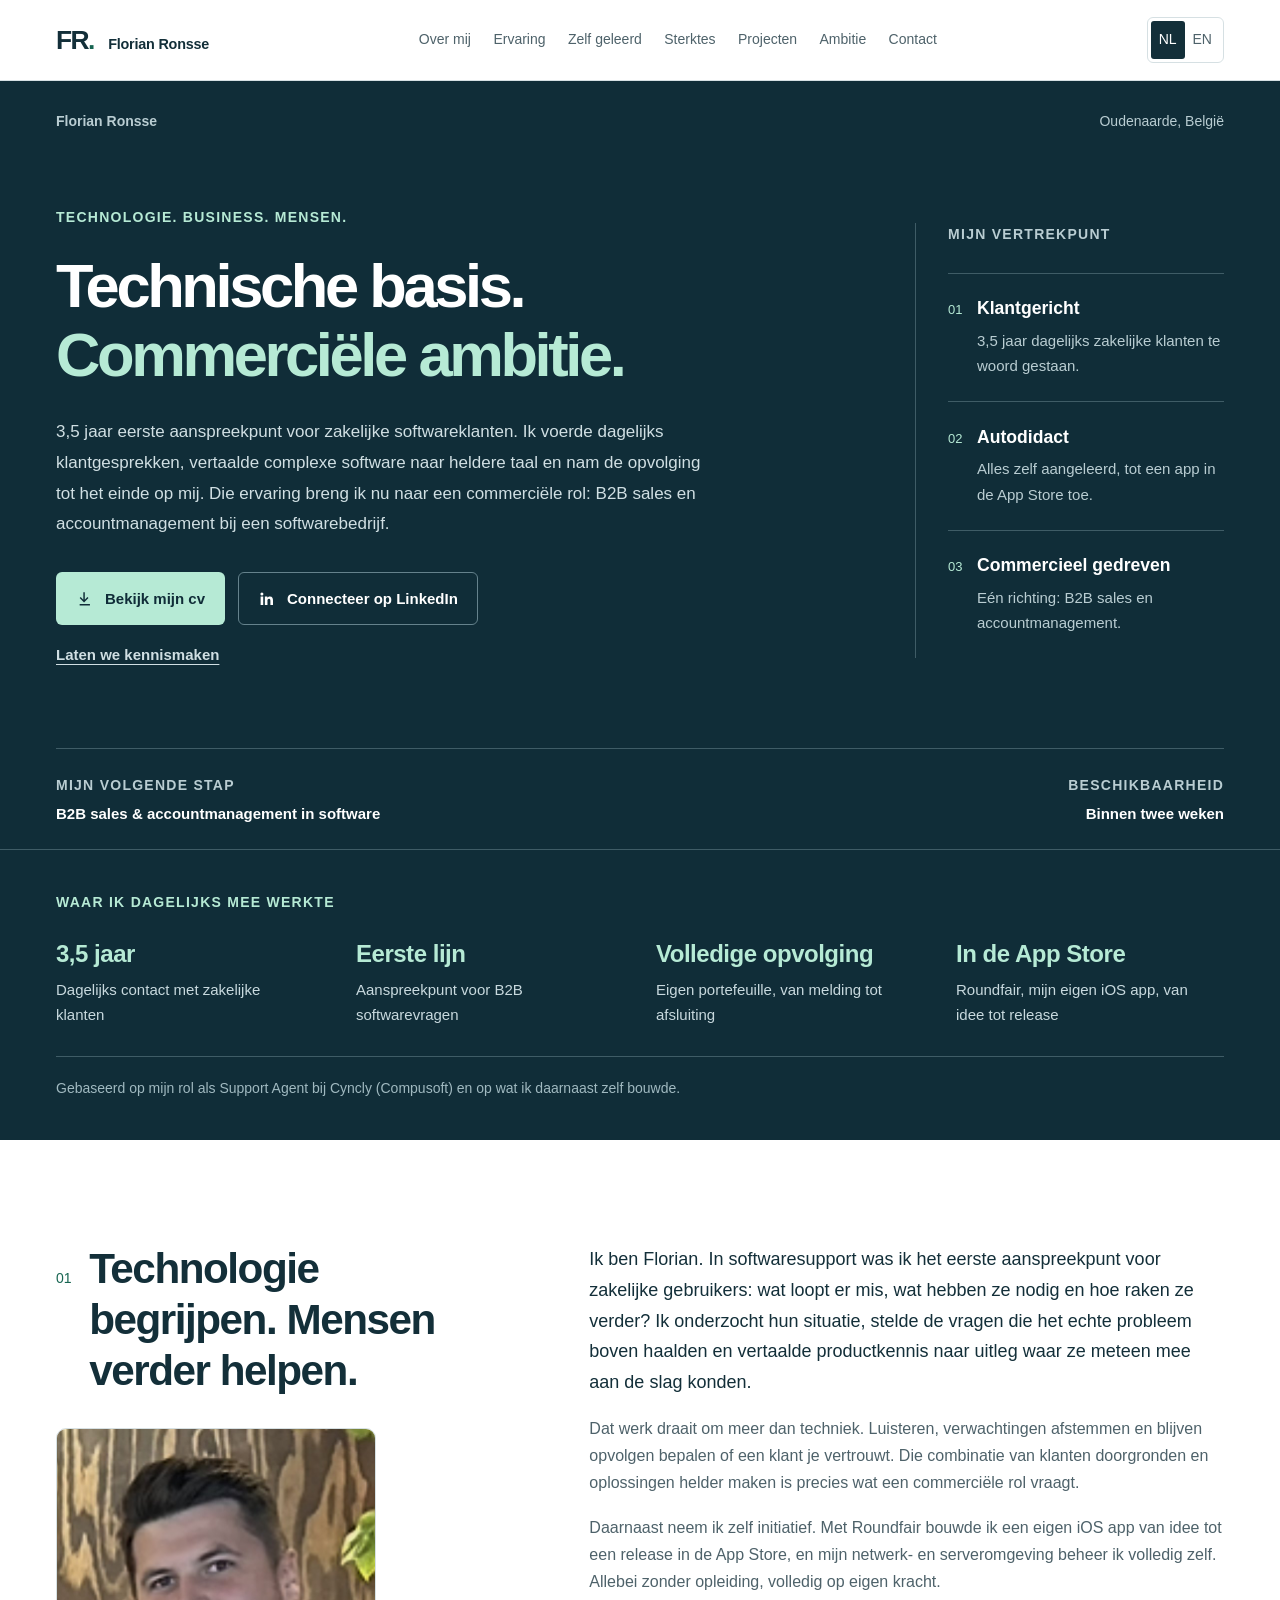
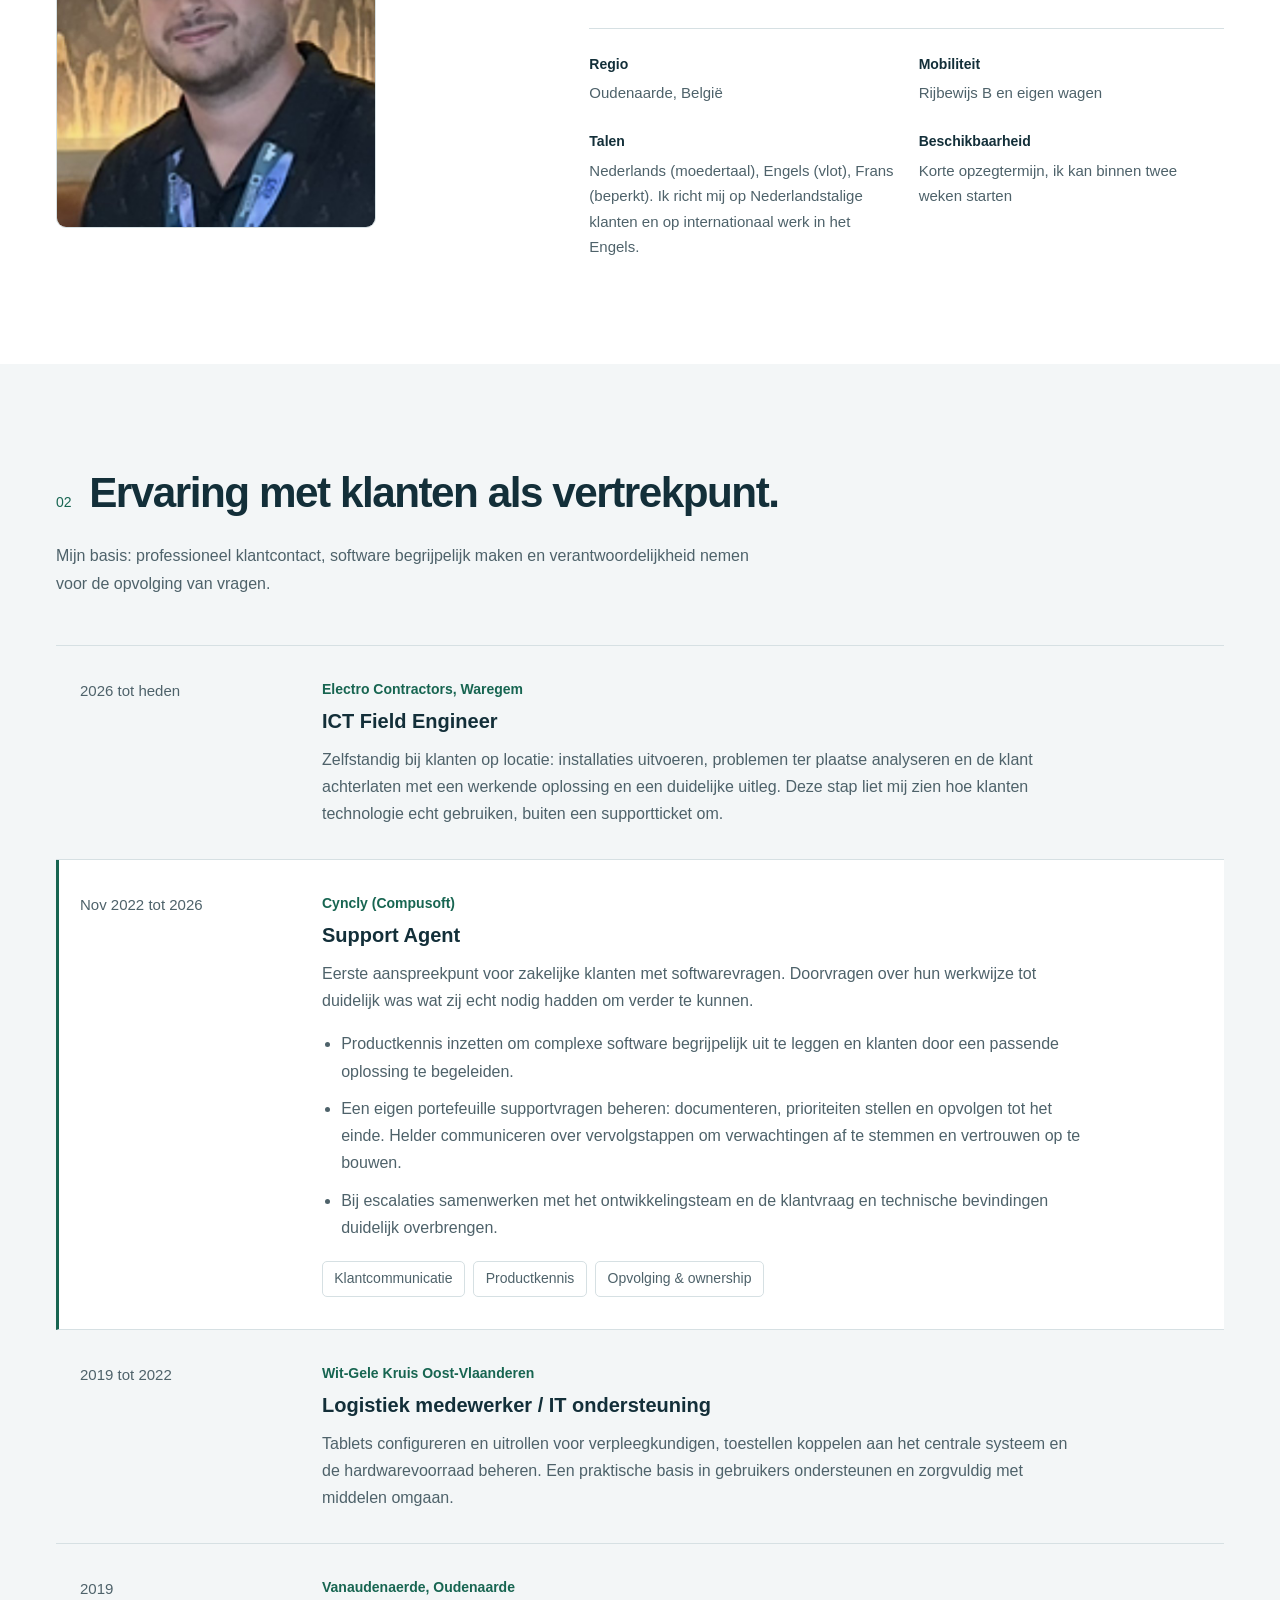
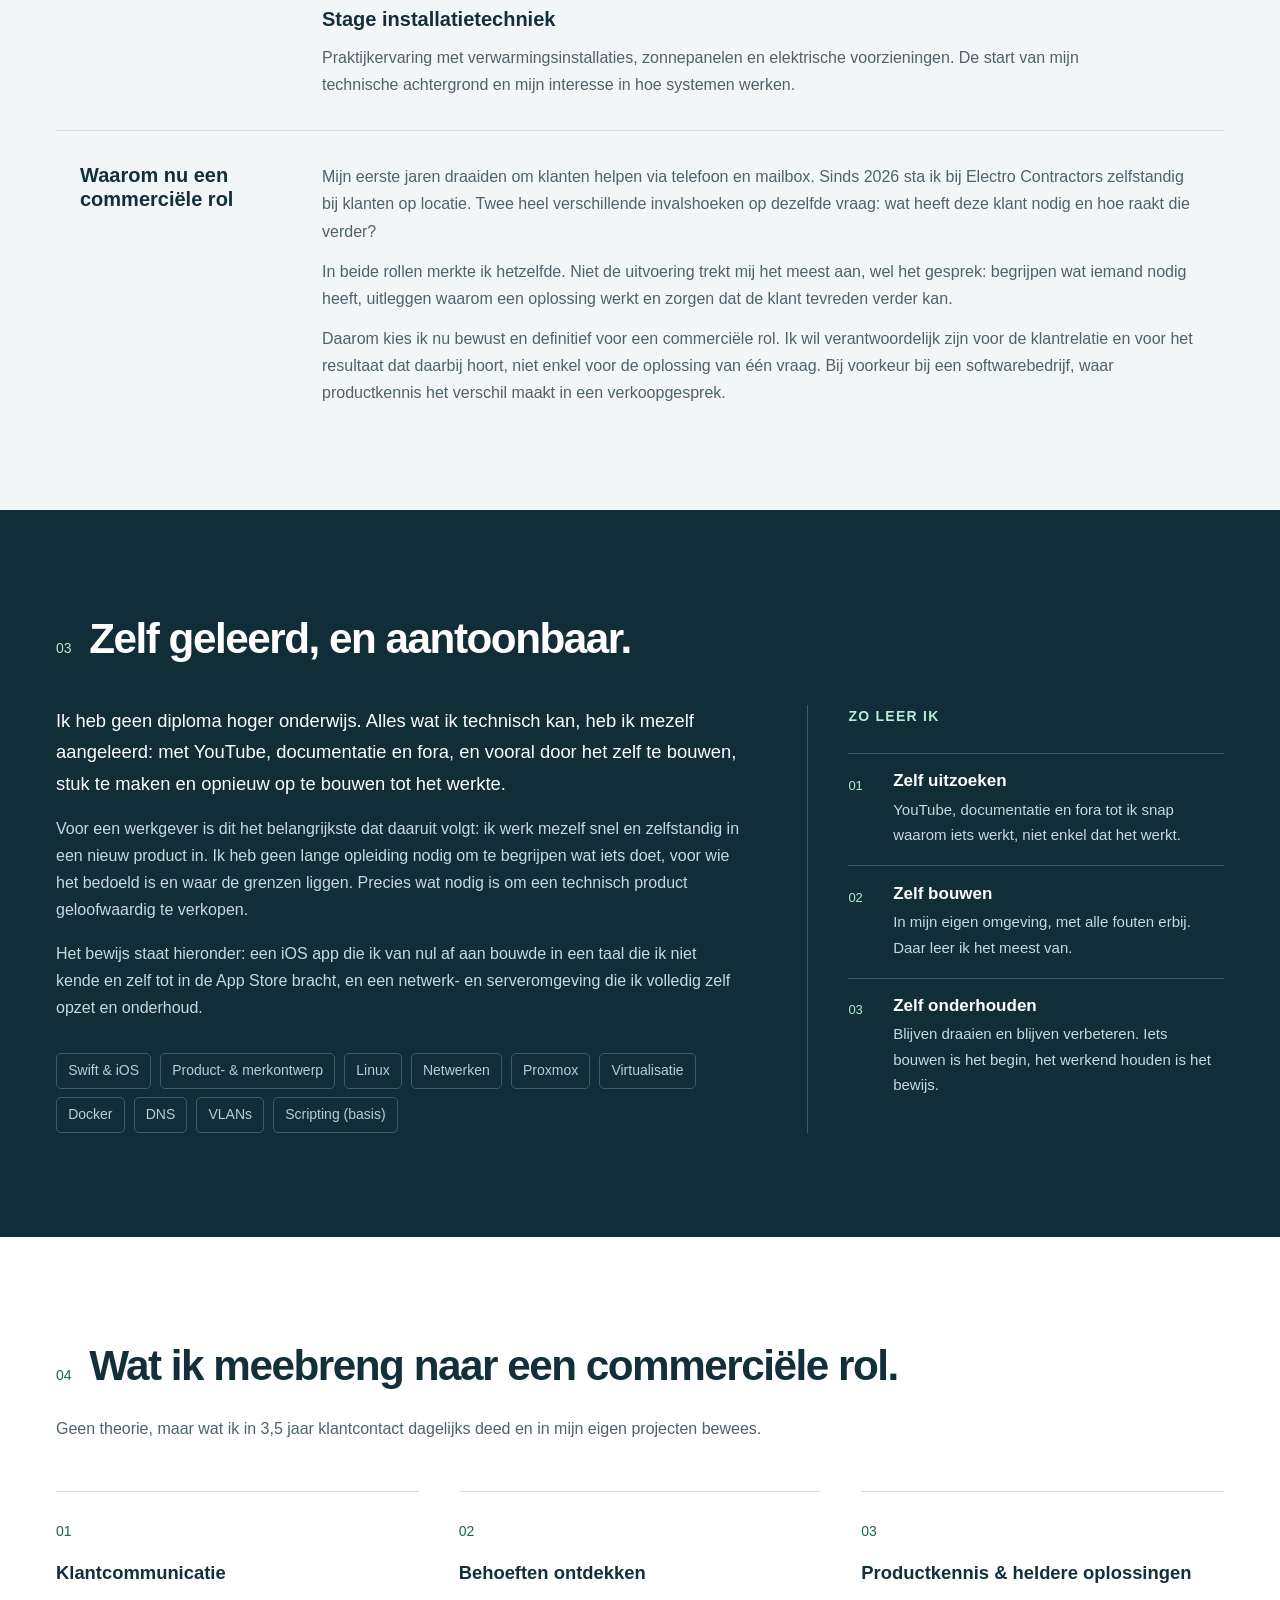
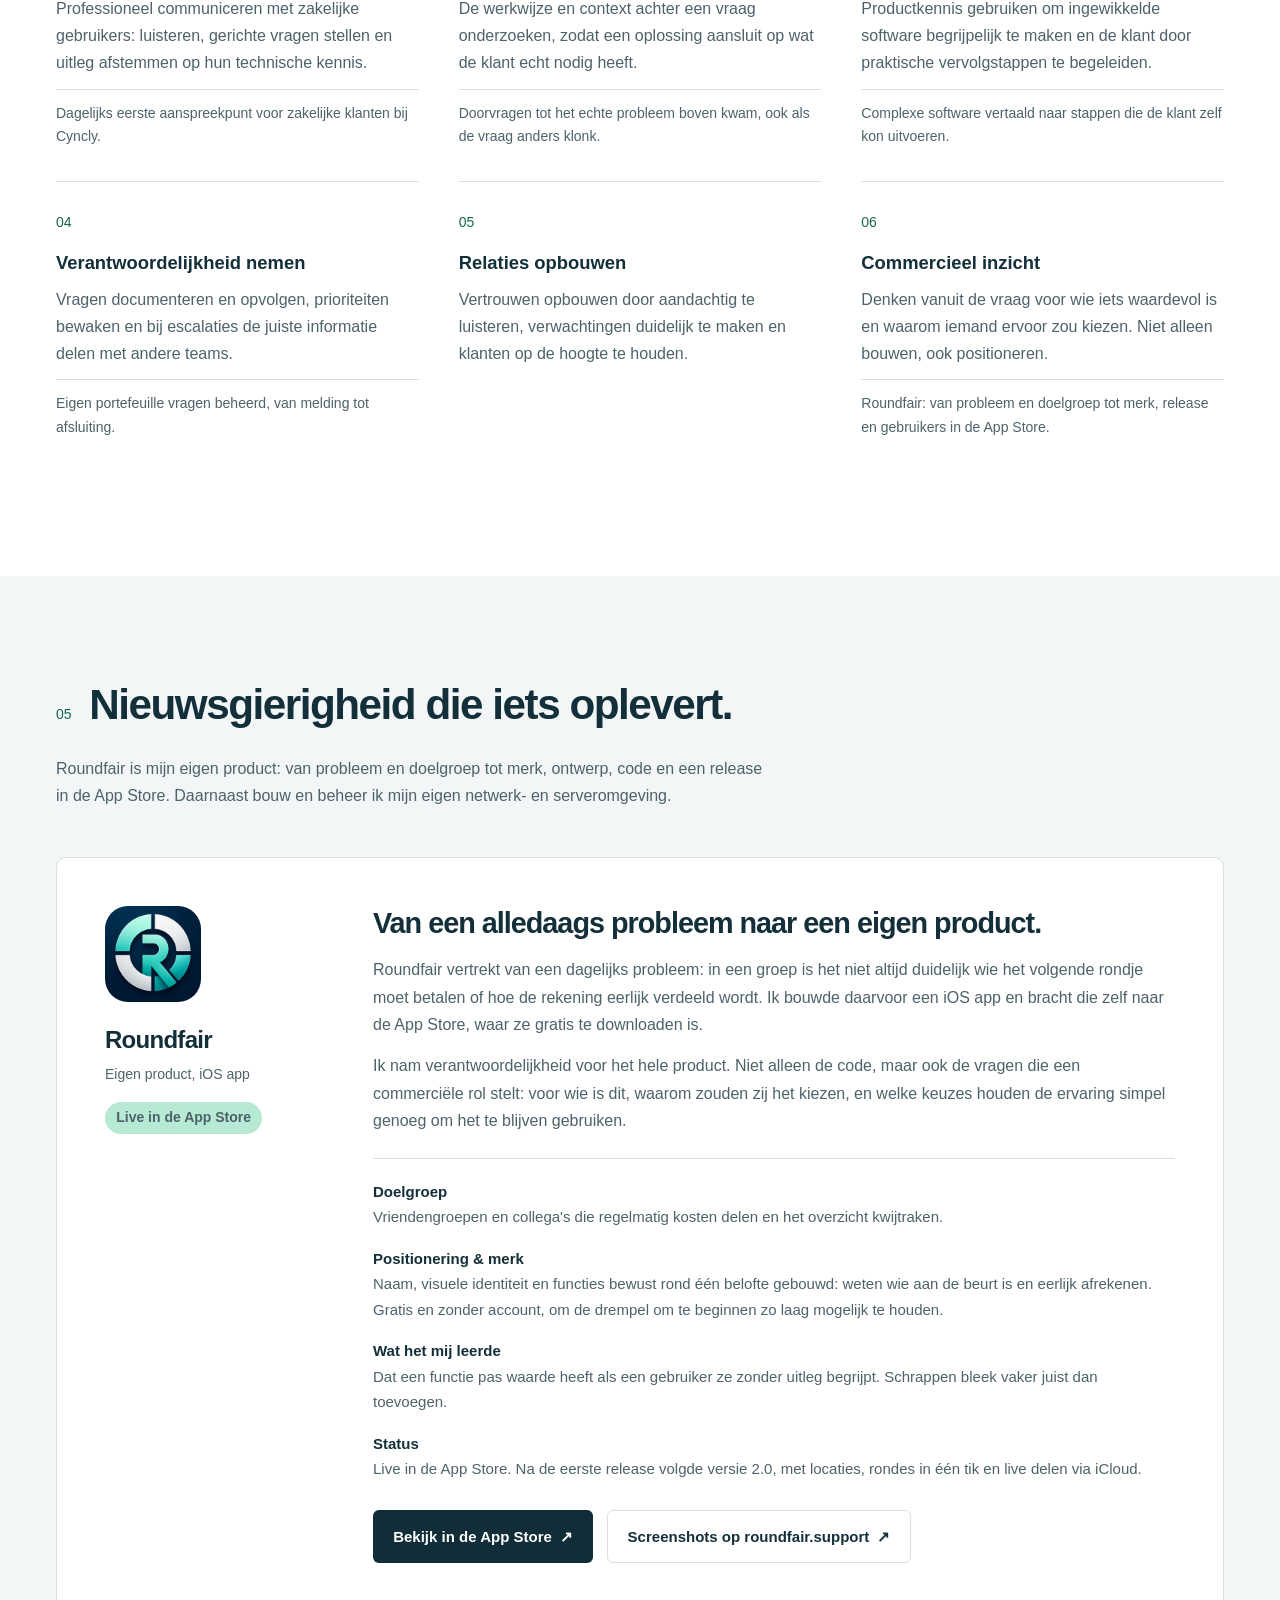
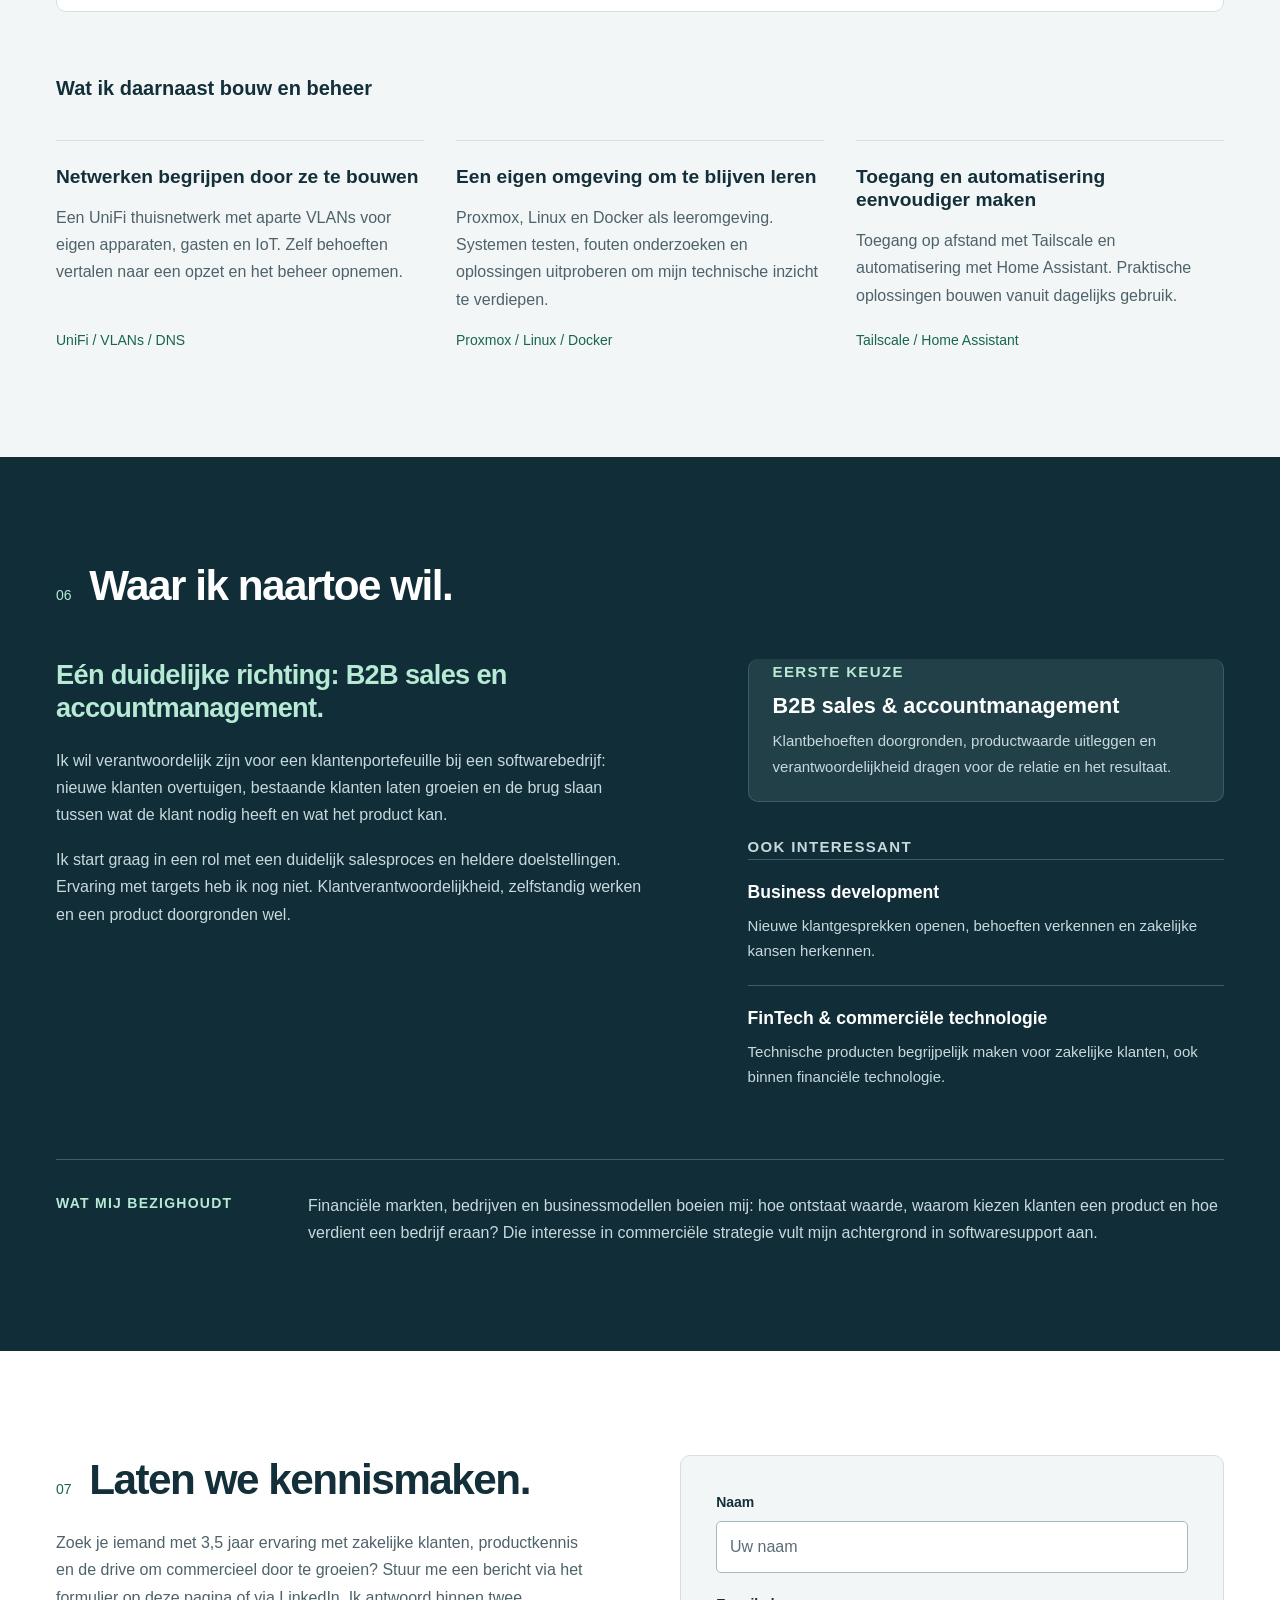
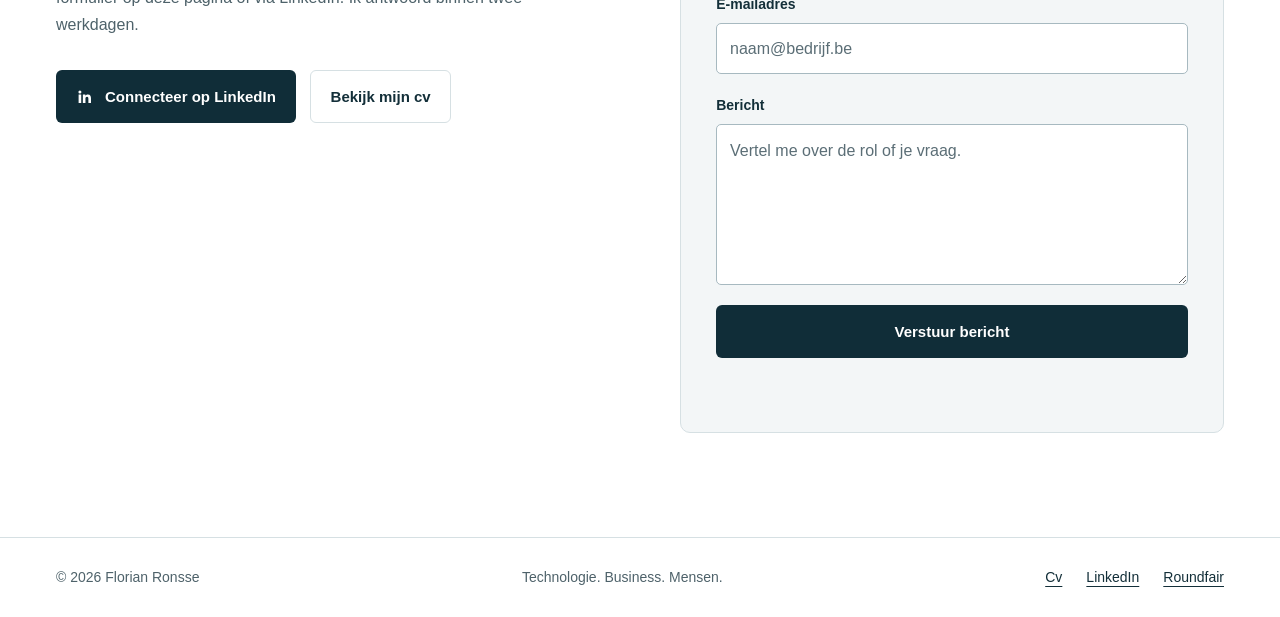
==== commit 7869e147: "Zet de portretfoto erin en ruim de placeholdermechaniek op Sales is mensenwerk, dus een gezicht bij " ====
--- a/index.html
+++ b/index.html
@@ -48,7 +48,7 @@
       rel="icon"
       href="data:image/svg+xml,%3Csvg xmlns='http://www.w3.org/2000/svg' viewBox='0 0 100 100'%3E%3Crect width='100' height='100' rx='20' fill='%23102d38'/%3E%3Ctext x='50' y='68' font-size='52' font-family='Arial' font-weight='bold' fill='%23b6ead5' text-anchor='middle'%3EFR%3C/text%3E%3C/svg%3E"
     />
-    <link rel="stylesheet" href="css/style.css?v=896a0a4d9a" />
+    <link rel="stylesheet" href="css/style.css?v=b5fa31873f" />
     <script type="application/ld+json">
       {
         "@context": "https://schema.org",
@@ -319,13 +319,13 @@
               </h2>
             </div>
             <figure class="about-photo">
-              <!-- Vervang dit blok door: <img src="assets/florian.jpg" alt="Florian Ronsse" width="520" height="620" /> -->
-              <div class="photo-slot needs-input">
-                <p data-i18n="about.photoSlot">
-                  Professionele foto hier. Zelfde foto als op LinkedIn werkt het
-                  best.
-                </p>
-              </div>
+              <img
+                src="assets/florian.jpg"
+                alt="Florian Ronsse"
+                width="640"
+                height="800"
+                loading="lazy"
+              />
             </figure>
           </div>
           <div class="about-text">
@@ -990,6 +990,6 @@
         </div>
       </div>
     </footer>
-    <script src="js/main.js?v=199b582982" defer></script>
+    <script src="js/main.js?v=bc8029dbd8" defer></script>
   </body>
 </html>
--- a/css/style.css
+++ b/css/style.css
@@ -1039,24 +1039,6 @@
   }
 }
 
-/* Placeholder marker for facts only Florian can supply. Remove the class
-   together with the placeholder text once the real value is filled in. */
-.needs-input {
-  display: inline-block;
-  background: #fff1c9;
-  color: #6b4e00;
-  box-shadow: inset 0 -2px 0 #d29b00;
-  border-radius: 4px;
-  padding: 0 0.35em;
-  font-weight: 600;
-  font-size: 0.9em;
-}
-.hero .needs-input,
-.direction-section .needs-input {
-  background: #ffe49a;
-  color: #4a3600;
-}
-
 /* Hard numbers, the first thing a commercial recruiter scans for. */
 .proof-bar {
   background: var(--color-dark);
@@ -1115,18 +1097,6 @@
   height: auto;
   border-radius: var(--radius);
   border: 1px solid var(--color-border);
-}
-.photo-slot {
-  display: grid;
-  place-items: center;
-  text-align: center;
-  aspect-ratio: 4 / 5;
-  padding: 1.5rem;
-  border-radius: var(--radius);
-}
-.photo-slot p {
-  font-size: 0.875rem;
-  line-height: 1.5;
 }
 
 /* Self-taught is the education section, so it gets a section of its own. */
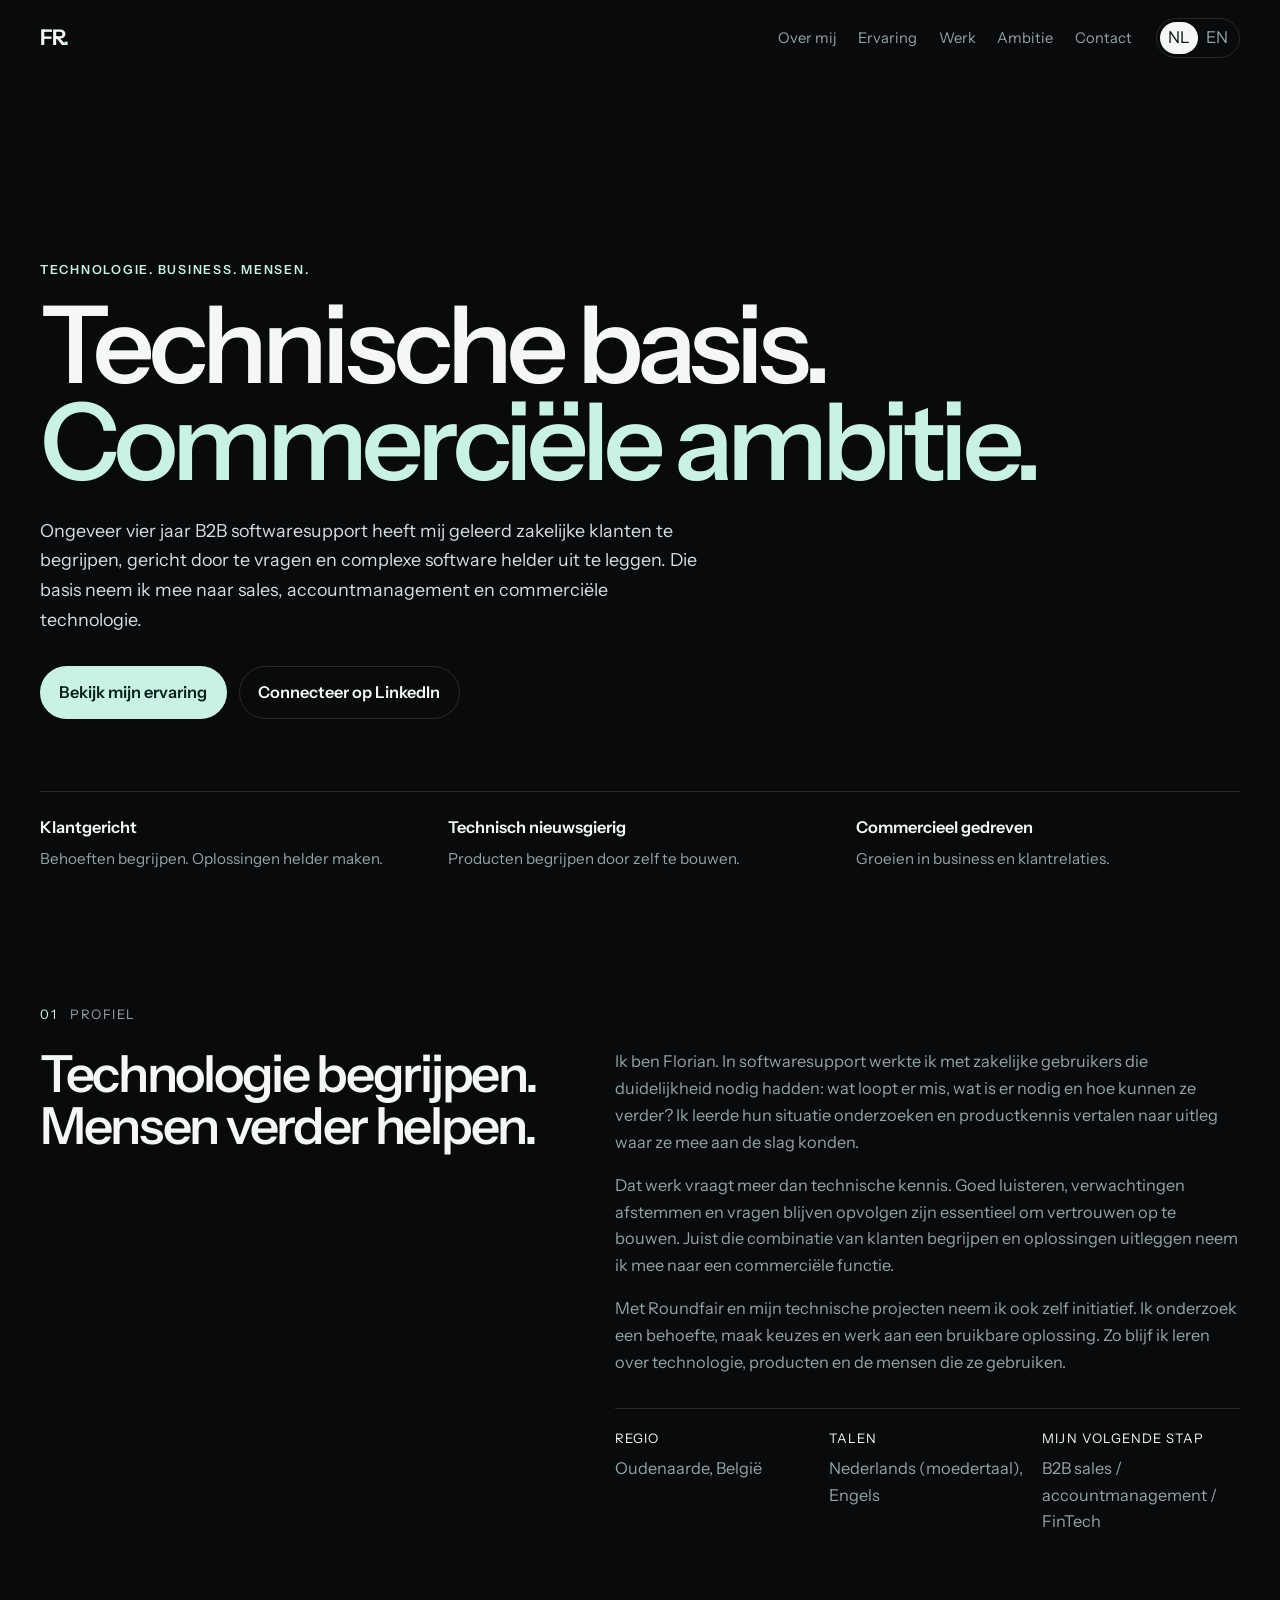
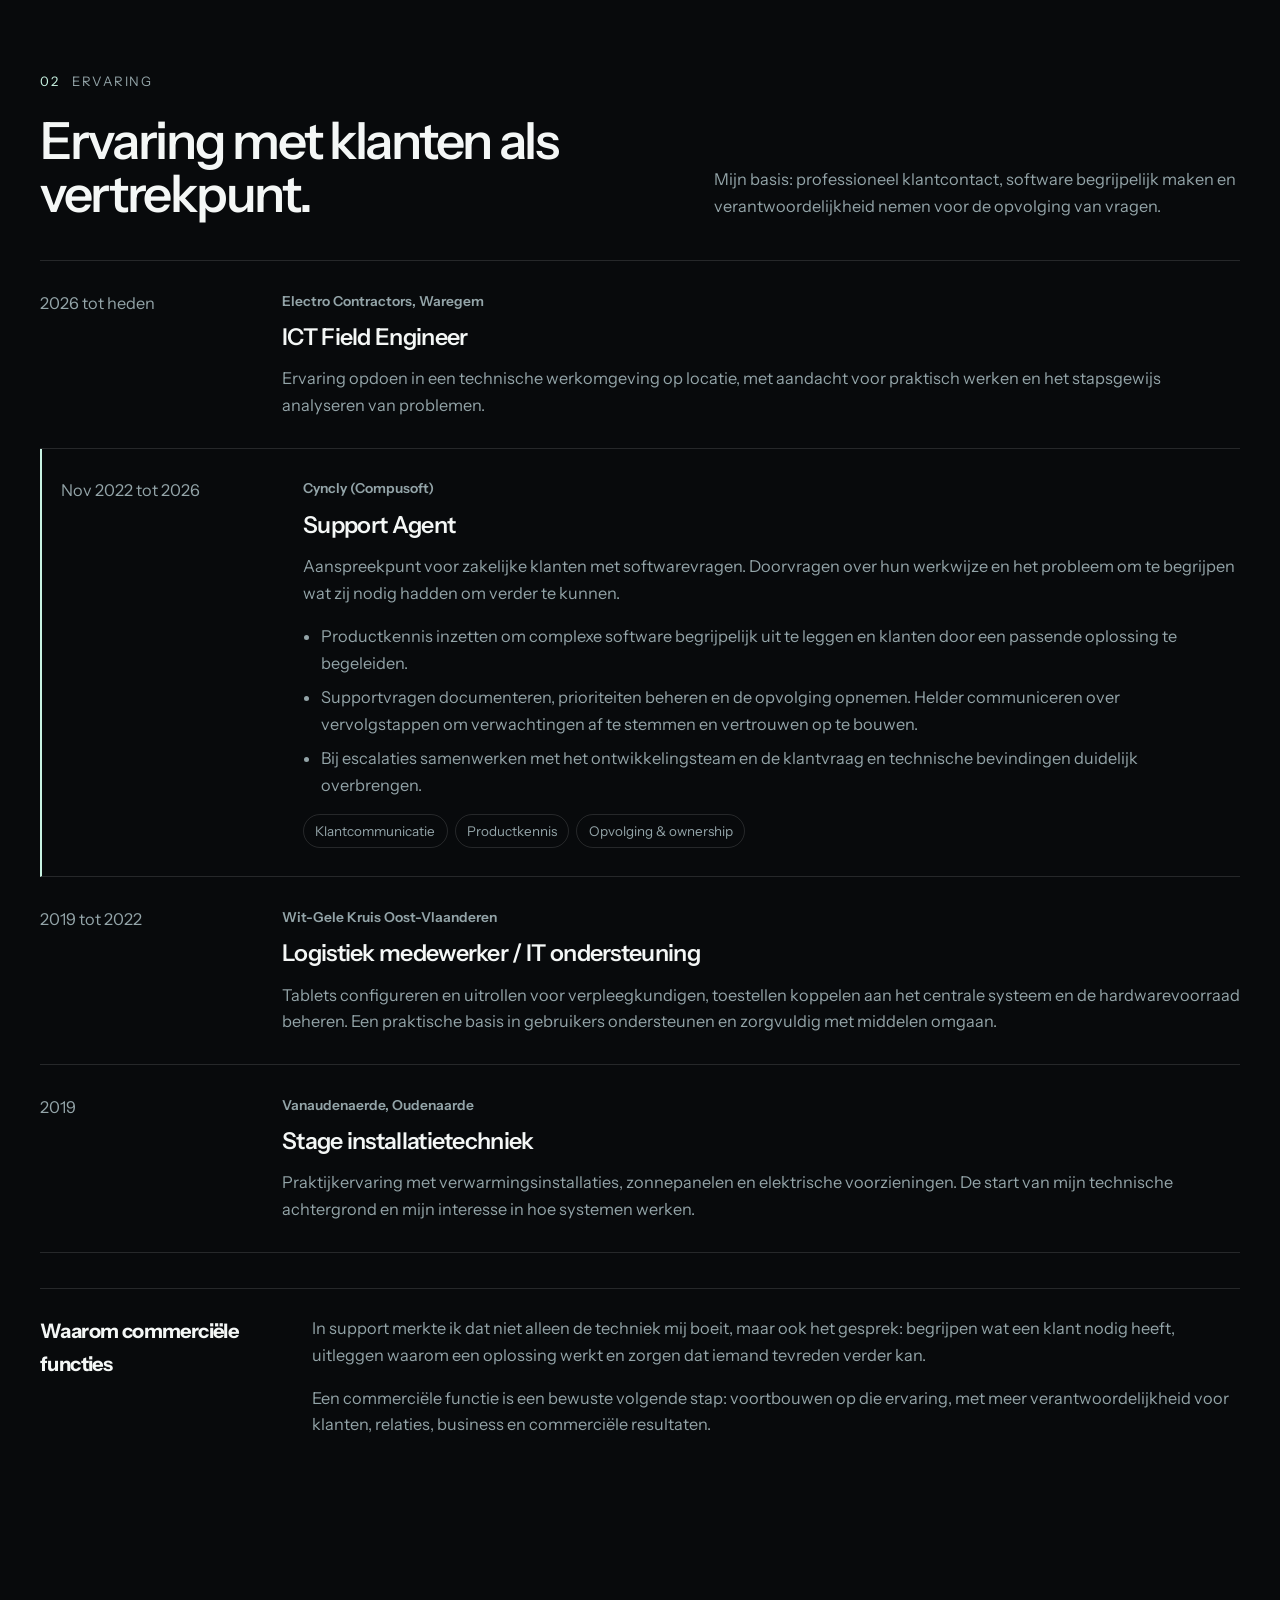
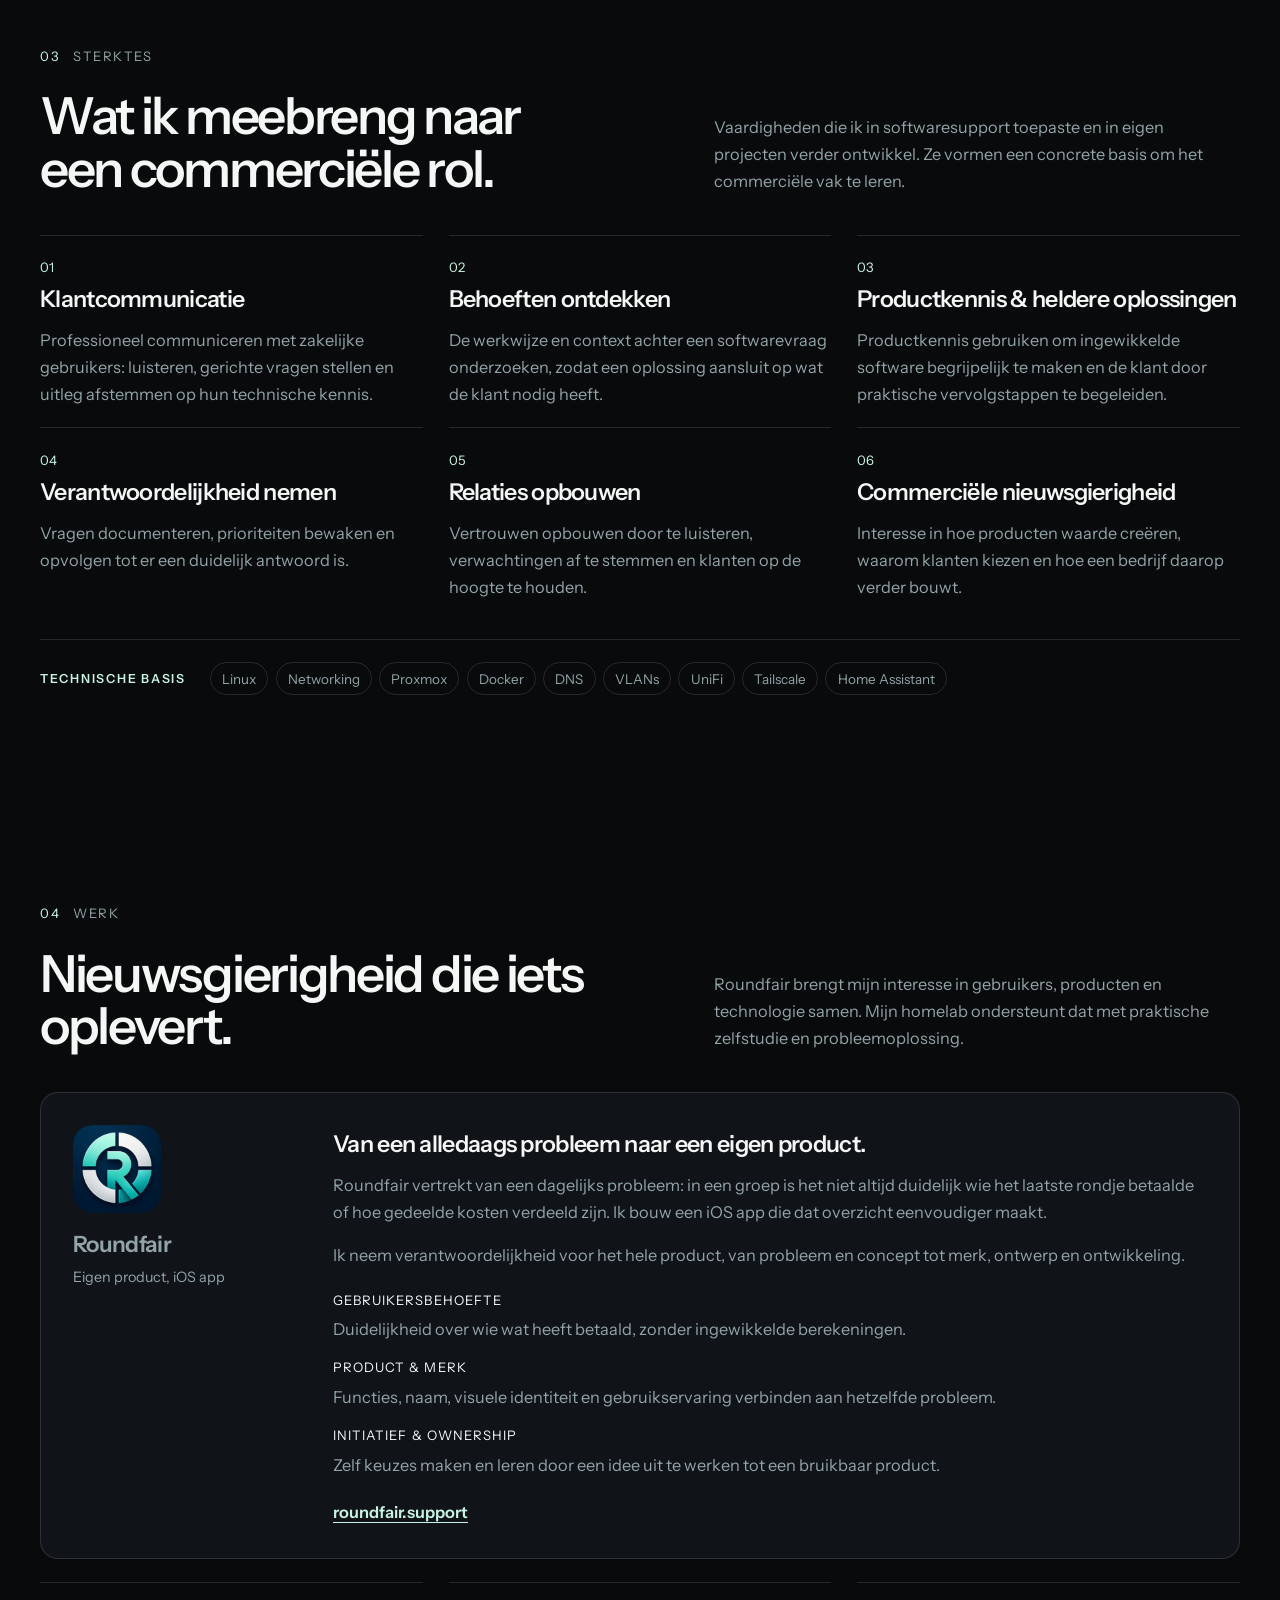
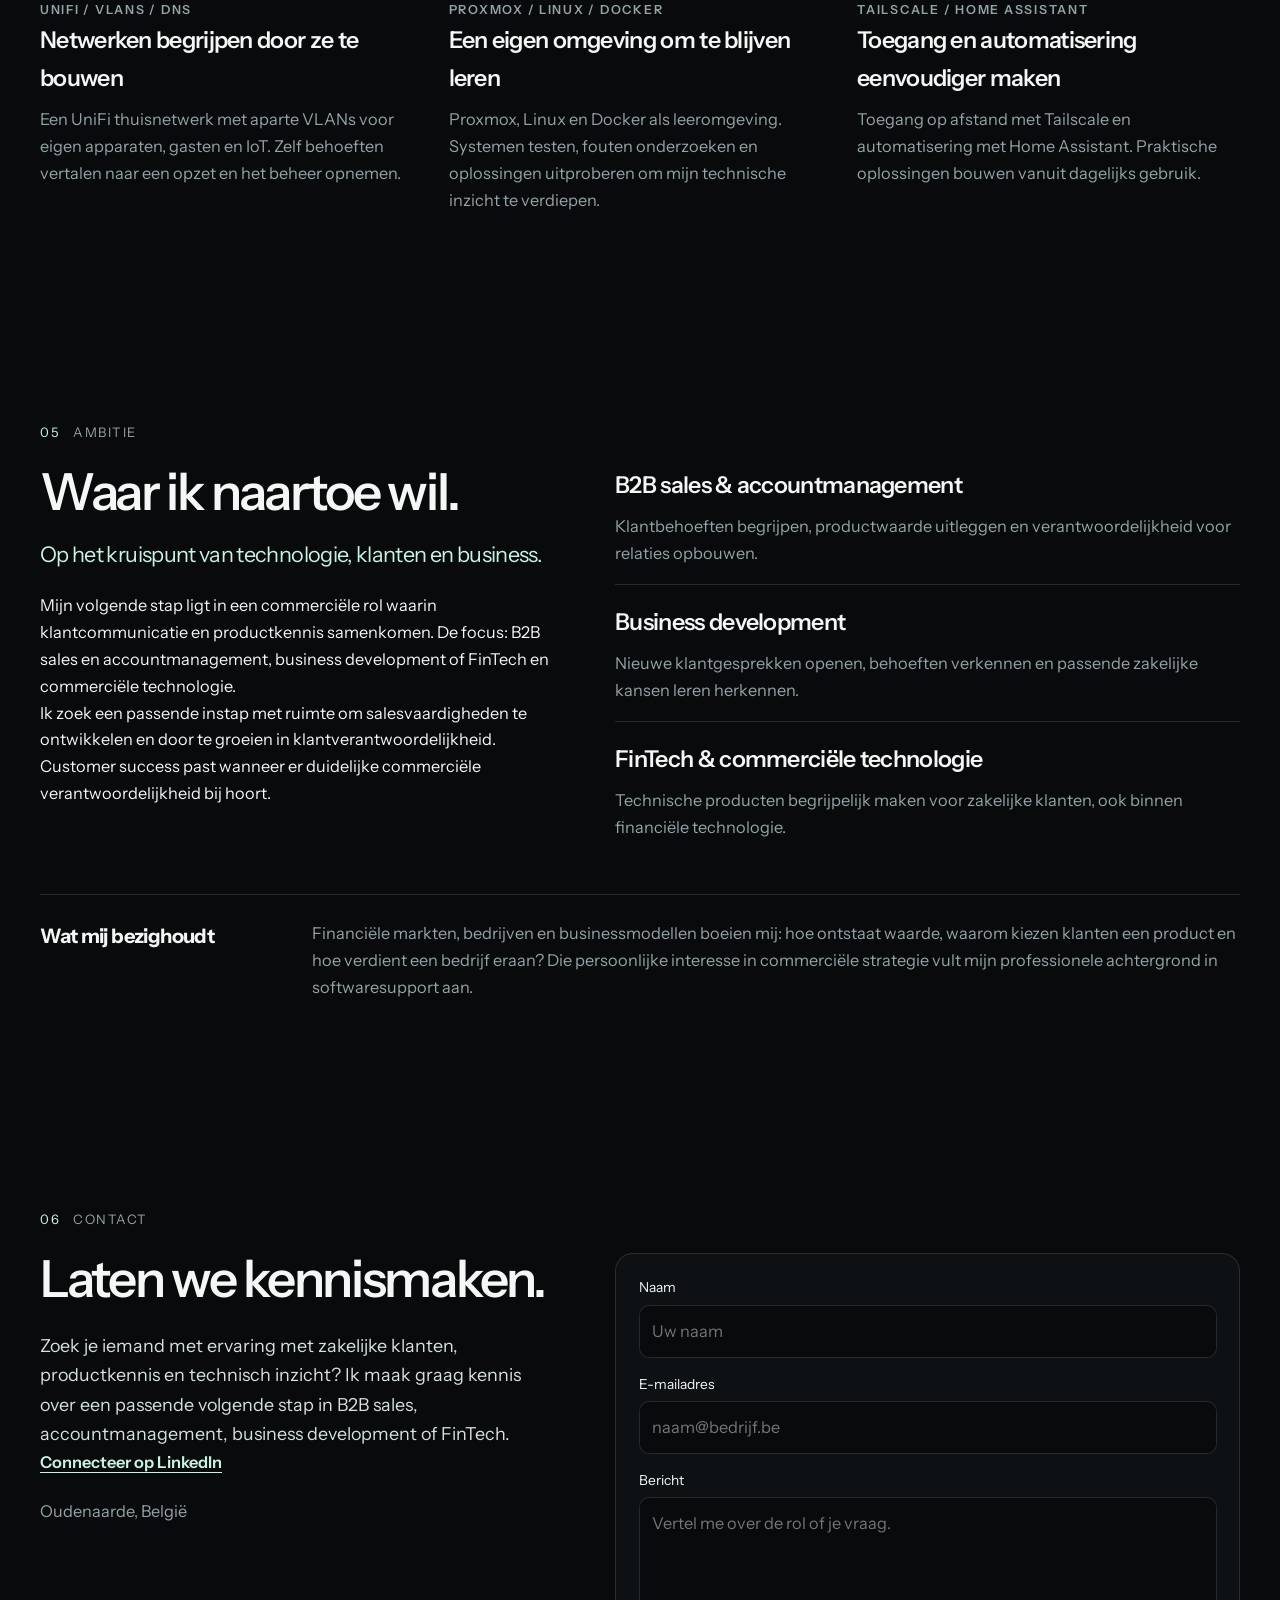
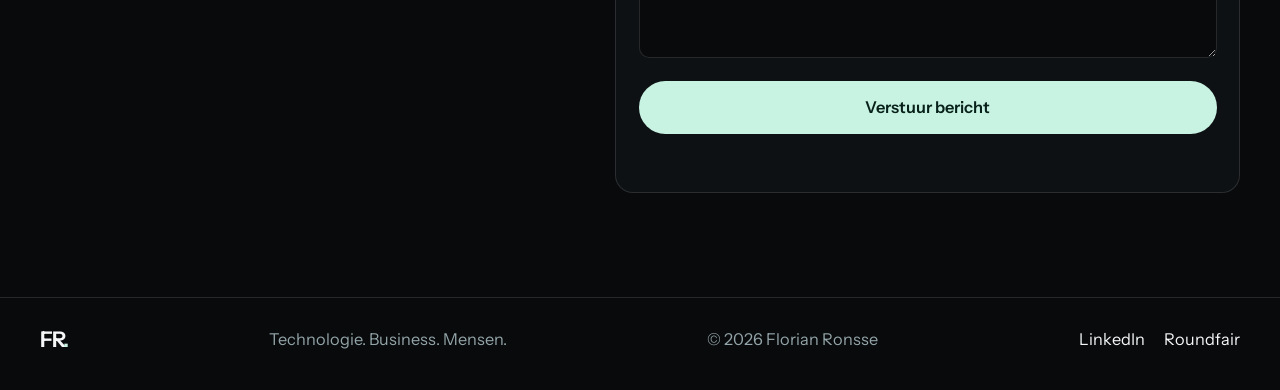
==== commit f07a1523: "Rebuild portfolio as a dark cinematic one-page site. Keep the existing copy, NL/EN toggle, Formspree" ====
--- a/index.html
+++ b/index.html
@@ -3,52 +3,42 @@
   <head>
     <meta charset="UTF-8" />
     <meta name="viewport" content="width=device-width, initial-scale=1.0" />
-    <title>
-      Florian Ronsse | Van B2B support naar sales &amp; accountmanagement
-    </title>
+    <title>Florian Ronsse | Van B2B support naar sales & accountmanagement</title>
     <meta
       name="description"
-      content="Florian Ronsse: 3,5 jaar dagelijks contact met zakelijke softwareklanten, autodidact met een eigen iOS app in de App Store. Klaar voor B2B sales en accountmanagement in software."
+      content="Florian Ronsse: vier jaar B2B softwaresupport en heldere klantcommunicatie als basis voor een volgende stap in sales, accountmanagement, business development en FinTech."
     />
     <meta name="author" content="Florian Ronsse" />
     <meta name="robots" content="index, follow" />
-    <meta name="theme-color" content="#102d38" />
+    <meta name="theme-color" content="#080a0c" />
     <link rel="canonical" href="https://florianronsse.net/" />
     <meta property="og:type" content="website" />
     <meta property="og:url" content="https://florianronsse.net/" />
     <meta property="og:site_name" content="Florian Ronsse" />
-    <meta
-      property="og:title"
-      content="Florian Ronsse | Van B2B support naar sales &amp; accountmanagement"
-    />
+    <meta property="og:title" content="Florian Ronsse | Van B2B support naar sales & accountmanagement" />
     <meta
       property="og:description"
-      content="Florian Ronsse: 3,5 jaar dagelijks contact met zakelijke softwareklanten, autodidact met een eigen iOS app in de App Store. Klaar voor B2B sales en accountmanagement in software."
+      content="Vier jaar B2B softwaresupport. Volgende stap in sales, accountmanagement en commerciële technologie."
     />
     <meta property="og:locale" content="nl_BE" />
     <meta property="og:locale:alternate" content="en_US" />
-    <meta property="og:image" content="https://florianronsse.net/assets/og-image.png" />
-    <meta property="og:image:width" content="1200" />
-    <meta property="og:image:height" content="630" />
-    <meta
-      property="og:image:alt"
-      content="Florian Ronsse, B2B sales en accountmanagement"
-    />
-    <meta name="twitter:card" content="summary_large_image" />
-    <meta
-      name="twitter:title"
-      content="Florian Ronsse | Van B2B support naar sales &amp; accountmanagement"
-    />
+    <meta name="twitter:card" content="summary" />
+    <meta name="twitter:title" content="Florian Ronsse | Van B2B support naar sales & accountmanagement" />
     <meta
       name="twitter:description"
-      content="Florian Ronsse: 3,5 jaar dagelijks contact met zakelijke softwareklanten, autodidact met een eigen iOS app in de App Store. Klaar voor B2B sales en accountmanagement in software."
+      content="Vier jaar B2B softwaresupport. Volgende stap in sales, accountmanagement en commerciële technologie."
     />
-    <meta name="twitter:image" content="https://florianronsse.net/assets/og-image.png" />
     <link
       rel="icon"
-      href="data:image/svg+xml,%3Csvg xmlns='http://www.w3.org/2000/svg' viewBox='0 0 100 100'%3E%3Crect width='100' height='100' rx='20' fill='%23102d38'/%3E%3Ctext x='50' y='68' font-size='52' font-family='Arial' font-weight='bold' fill='%23b6ead5' text-anchor='middle'%3EFR%3C/text%3E%3C/svg%3E"
+      href="data:image/svg+xml,%3Csvg xmlns='http://www.w3.org/2000/svg' viewBox='0 0 100 100'%3E%3Crect width='100' height='100' fill='%23080a0c'/%3E%3Ctext x='50' y='64' font-size='42' font-family='Arial' font-weight='700' fill='%23c8f3e2' text-anchor='middle'%3EFR%3C/text%3E%3C/svg%3E"
     />
-    <link rel="stylesheet" href="css/style.css?v=b5fa31873f" />
+    <link rel="preconnect" href="https://fonts.googleapis.com" />
+    <link rel="preconnect" href="https://fonts.gstatic.com" crossorigin />
+    <link
+      href="https://fonts.googleapis.com/css2?family=Instrument+Sans:ital,wght@0,400..700;1,400..700&display=swap"
+      rel="stylesheet"
+    />
+    <link rel="stylesheet" href="css/style.css?v=20261002a" />
     <script type="application/ld+json">
       {
         "@context": "https://schema.org",
@@ -56,34 +46,18 @@
         "name": "Florian Ronsse",
         "url": "https://florianronsse.net/",
         "jobTitle": "ICT Field Engineer",
-        "description": "Florian Ronsse heeft 3,5 jaar ervaring als eerste aanspreekpunt voor zakelijke softwareklanten. Autodidact, bouwer van de iOS app Roundfair in de App Store, en gericht op een volgende stap in B2B sales en accountmanagement.",
+        "description": "Florian Ronsse heeft ongeveer vier jaar ervaring in B2B softwaresupport en klantcommunicatie. Hij bouwt Roundfair en richt zijn volgende loopbaanstap op commerciële technologie, sales en accountmanagement.",
         "address": {
           "@type": "PostalAddress",
           "addressLocality": "Oudenaarde",
           "addressCountry": "BE"
         },
-        "sameAs": [
-          "https://www.linkedin.com/in/florian-ronsse-1914231bb",
-          "https://apps.apple.com/app/id6763799194"
-        ],
-        "seeks": {
-          "@type": "Demand",
-          "name": "B2B sales en accountmanagement in software"
-        },
-        "knowsLanguage": [
-          { "@type": "Language", "name": "Nederlands" },
-          { "@type": "Language", "name": "Engels" }
-        ],
+        "sameAs": ["https://www.linkedin.com/in/florian-ronsse-1914231bb"],
         "knowsAbout": [
+          "Software Support",
+          "Customer Communication",
           "B2B Sales",
           "Account Management",
-          "Business Development",
-          "Customer Success",
-          "Klantcommunicatie",
-          "Software Support",
-          "SaaS",
-          "FinTech",
-          "IT Troubleshooting",
           "Linux",
           "Networking",
           "Proxmox",
@@ -93,820 +67,372 @@
     </script>
   </head>
   <body>
-    <a data-i18n="skip" class="skip-link" href="#main">Ga naar de inhoud</a>
-    <header class="site-header">
-      <nav
-        class="nav container"
-        aria-label="Hoofdnavigatie"
-        data-i18n-aria-label="nav.label"
-      >
-        <a href="#home" class="nav-logo" aria-label="Florian Ronsse, home"
-          >FR<span class="brand-dot">.</span
-          ><span class="brand-name">Florian Ronsse</span></a
-        >
+    <a class="skip-link" href="#main" data-i18n="skip">Ga naar de inhoud</a>
+    <header class="site-header" id="site-header">
+      <a class="logo" href="#home" aria-label="Florian Ronsse, home">FR<span>.</span></a>
+      <nav class="nav" aria-label="Hoofdnavigatie" data-i18n-aria-label="nav.label">
         <ul class="nav-links" id="nav-links">
           <li><a data-i18n="nav.about" href="#about">Over mij</a></li>
           <li><a data-i18n="nav.experience" href="#experience">Ervaring</a></li>
-          <li><a data-i18n="nav.learning" href="#learning">Zelf geleerd</a></li>
-          <li><a data-i18n="nav.skills" href="#skills">Sterktes</a></li>
-          <li><a data-i18n="nav.projects" href="#projects">Projecten</a></li>
+          <li><a data-i18n="nav.projects" href="#projects">Werk</a></li>
           <li><a data-i18n="nav.direction" href="#direction">Ambitie</a></li>
           <li><a data-i18n="nav.contact" href="#contact">Contact</a></li>
         </ul>
-        <div class="nav-actions">
-          <div
-            class="lang-toggle"
-            role="group"
-            aria-label="Taalkeuze / Language"
-          >
-            <button
-              type="button"
-              data-lang="nl"
-              lang="nl"
-              class="lang-btn active"
-              aria-pressed="true"
-              aria-label="Nederlands"
-            >
-              NL</button
-            ><button
-              type="button"
-              data-lang="en"
-              lang="en"
-              class="lang-btn"
-              aria-pressed="false"
-              aria-label="English"
-            >
-              EN
-            </button>
-          </div>
-          <button
-            type="button"
-            class="nav-burger"
-            id="nav-burger"
-            aria-label="Menu openen"
-            aria-expanded="false"
-            aria-controls="nav-links"
-          >
-            <span></span><span></span><span></span>
-          </button>
-        </div>
       </nav>
+      <div class="nav-end">
+        <div class="lang-toggle" role="group" aria-label="Taalkeuze / Language">
+          <button type="button" data-lang="nl" class="lang-btn active" aria-pressed="true">NL</button>
+          <button type="button" data-lang="en" class="lang-btn" aria-pressed="false">EN</button>
+        </div>
+        <button
+          type="button"
+          class="nav-burger"
+          id="nav-burger"
+          aria-label="Menu openen"
+          data-i18n-aria-label="nav.open"
+          aria-expanded="false"
+          aria-controls="nav-links"
+        >
+          <span></span><span></span>
+        </button>
+      </div>
     </header>
+
     <main id="main" tabindex="-1">
       <section id="home" class="hero">
-        <div class="container">
-          <div class="hero-topline">
-            <p>Florian Ronsse</p>
-            <p data-i18n="hero.location">Oudenaarde, België</p>
-          </div>
-          <div class="hero-grid">
-            <div class="hero-main">
-              <p data-i18n="hero.eyebrow" class="eyebrow">
-                Technologie. Business. Mensen.
-              </p>
-              <h1>
-                <span data-i18n="hero.title1">Technische basis.</span
-                ><span data-i18n="hero.title2" class="hero-accent"
-                  >Commerciële ambitie.</span
-                >
-              </h1>
-              <p data-i18n="hero.lead" class="hero-lead">
-                3,5 jaar eerste aanspreekpunt voor zakelijke softwareklanten. Ik
-                voerde dagelijks klantgesprekken, vertaalde complexe software
-                naar heldere taal en nam de opvolging tot het einde op mij. Die
-                ervaring breng ik nu naar een commerciële rol: B2B sales en
-                accountmanagement bij een softwarebedrijf.
-              </p>
-              <div class="hero-cta">
-                <a
-                  href="cv.html"
-                  class="btn btn-primary"
-                  ><svg class="icon" viewBox="0 0 24 24" aria-hidden="true">
-                    <path
-                      fill="currentColor"
-                      d="M12 3v10.2l3.6-3.6 1.4 1.4-6 6-6-6 1.4-1.4 3.6 3.6V3h2zM5 19h14v2H5v-2z"
-                    ></path></svg
-                  ><span data-i18n="hero.cv">Bekijk mijn cv</span></a
-                ><a
-                  href="https://www.linkedin.com/in/florian-ronsse-1914231bb"
-                  target="_blank"
-                  rel="noopener noreferrer"
-                  class="btn btn-outline"
-                  ><svg class="icon" viewBox="0 0 24 24" aria-hidden="true">
-                    <path
-                      fill="currentColor"
-                      d="M20.45 20.45h-3.55v-5.57c0-1.33-.03-3.04-1.85-3.04-1.86-0-2.14 1.45-2.14 2.94v5.67H9.35V9h3.41v1.56h.05c.48-.9 1.64-1.85 3.37-1.85 3.6 0 4.27 2.37 4.27 5.46v6.28zM5.34 7.43a2.06 2.06 0 1 1 0-4.12 2.06 2.06 0 0 1 0 4.12zM7.12 20.45H3.56V9h3.56v11.45z"
-                    ></path></svg
-                  ><span data-i18n="hero.linkedin"
-                    >Connecteer op LinkedIn</span
-                  ></a
-                >
-              </div>
-              <a
-                data-i18n="hero.contact"
-                href="#contact"
-                class="text-link hero-contact"
-                >Laten we kennismaken</a
-              >
-            </div>
-            <aside
-              class="hero-profile"
-              aria-label="Profiel in het kort"
-              data-i18n-aria-label="hero.profileLabel"
+        <div class="hero-copy">
+          <p class="eyebrow" data-i18n="hero.eyebrow">Technologie. Business. Mensen.</p>
+          <h1>
+            <span data-i18n="hero.title1">Technische basis.</span>
+            <span class="accent" data-i18n="hero.title2">Commerciële ambitie.</span>
+          </h1>
+          <p class="lead" data-i18n="hero.lead">
+            Ongeveer vier jaar B2B softwaresupport heeft mij geleerd zakelijke klanten te begrijpen, gericht door te vragen en complexe software helder uit te leggen. Die basis neem ik mee naar sales, accountmanagement en commerciële technologie.
+          </p>
+          <div class="hero-actions">
+            <a class="btn btn-solid" href="#experience" data-i18n="hero.experience">Bekijk mijn ervaring</a>
+            <a
+              class="btn btn-ghost"
+              href="https://www.linkedin.com/in/florian-ronsse-1914231bb"
+              target="_blank"
+              rel="noopener noreferrer"
+              data-i18n="hero.linkedin"
+              >Connecteer op LinkedIn</a
             >
-              <p data-i18n="hero.profile" class="eyebrow">Mijn vertrekpunt</p>
-              <div class="profile-row">
-                <span class="profile-number">01</span>
-                <div>
-                  <h2 data-i18n="hero.customer">Klantgericht</h2>
-                  <p data-i18n="hero.customerDesc">
-                    3,5 jaar dagelijks zakelijke klanten te woord gestaan.
-                  </p>
-                </div>
-              </div>
-              <div class="profile-row">
-                <span class="profile-number">02</span>
-                <div>
-                  <h2 data-i18n="hero.technical">Autodidact</h2>
-                  <p data-i18n="hero.technicalDesc">
-                    Alles zelf aangeleerd, tot een app in de App Store toe.
-                  </p>
-                </div>
-              </div>
-              <div class="profile-row">
-                <span class="profile-number">03</span>
-                <div>
-                  <h2 data-i18n="hero.business">Commercieel gedreven</h2>
-                  <p data-i18n="hero.businessDesc">
-                    Eén richting: B2B sales en accountmanagement.
-                  </p>
-                </div>
-              </div>
-            </aside>
-          </div>
-          <div class="hero-bottom">
-            <div>
-              <span data-i18n="hero.focus" class="eyebrow"
-                >Mijn volgende stap</span
-              >
-              <p data-i18n="hero.focusValue">
-                B2B sales &amp; accountmanagement in software
-              </p>
-            </div>
-            <div class="hero-availability">
-              <span data-i18n="hero.available" class="eyebrow"
-                >Beschikbaarheid</span
-              >
-              <p data-i18n="hero.availableValue">Binnen twee weken</p>
-            </div>
-          </div>
-        </div>
-      </section>
-      <section
-        class="proof-bar"
-        aria-labelledby="proof-title"
-      >
-        <div class="container">
-          <h2 data-i18n="proof.title" id="proof-title" class="eyebrow">
-            Waar ik dagelijks mee werkte
-          </h2>
-          <!-- Zodra er cijfers zijn, vervang een waarde door het getal zelf:
-               <dt class="proof-value">±40</dt> met een passend label. Een
-               getal weegt zwaarder dan een omschrijving. -->
-          <dl class="proof-grid">
-            <div>
-              <dt data-i18n="proof.0.value" class="proof-value">3,5 jaar</dt>
-              <dd data-i18n="proof.0.label">
-                Dagelijks contact met zakelijke klanten
-              </dd>
-            </div>
-            <div>
-              <dt data-i18n="proof.1.value" class="proof-value">Eerste lijn</dt>
-              <dd data-i18n="proof.1.label">
-                Aanspreekpunt voor B2B softwarevragen
-              </dd>
-            </div>
-            <div>
-              <dt data-i18n="proof.2.value" class="proof-value">
-                Volledige opvolging
-              </dt>
-              <dd data-i18n="proof.2.label">
-                Eigen portefeuille, van melding tot afsluiting
-              </dd>
-            </div>
-            <div>
-              <dt data-i18n="proof.3.value" class="proof-value">
-                In de App Store
-              </dt>
-              <dd data-i18n="proof.3.label">
-                Roundfair, mijn eigen iOS app, van idee tot release
-              </dd>
-            </div>
-          </dl>
-          <p data-i18n="proof.source" class="proof-source">
-            Gebaseerd op mijn rol als Support Agent bij Cyncly (Compusoft) en
-            op wat ik daarnaast zelf bouwde.
-          </p>
-        </div>
-      </section>
+          </div>
+        </div>
+        <dl class="hero-stats">
+          <div>
+            <dt data-i18n="hero.customer">Klantgericht</dt>
+            <dd data-i18n="hero.customerDesc">Behoeften begrijpen. Oplossingen helder maken.</dd>
+          </div>
+          <div>
+            <dt data-i18n="hero.technical">Technisch nieuwsgierig</dt>
+            <dd data-i18n="hero.technicalDesc">Producten begrijpen door zelf te bouwen.</dd>
+          </div>
+          <div>
+            <dt data-i18n="hero.business">Commercieel gedreven</dt>
+            <dd data-i18n="hero.businessDesc">Groeien in business en klantrelaties.</dd>
+          </div>
+        </dl>
+      </section>
+
       <section id="about" class="section">
-        <div class="container about-grid">
-          <div class="about-aside">
-            <div class="section-heading">
-              <span class="section-number">01</span>
-              <h2 data-i18n="about.title">
-                Technologie begrijpen. Mensen verder helpen.
-              </h2>
-            </div>
-            <figure class="about-photo">
-              <img
-                src="assets/florian.jpg"
-                alt="Florian Ronsse"
-                width="640"
-                height="800"
-                loading="lazy"
-              />
-            </figure>
-          </div>
-          <div class="about-text">
-            <p data-i18n="about.p1" class="lead">
-              Ik ben Florian. In softwaresupport was ik het eerste aanspreekpunt
-              voor zakelijke gebruikers: wat loopt er mis, wat hebben ze nodig
-              en hoe raken ze verder? Ik onderzocht hun situatie, stelde de
-              vragen die het echte probleem boven haalden en vertaalde
-              productkennis naar uitleg waar ze meteen mee aan de slag konden.
+        <div class="section-label">
+          <span>01</span>
+          <p data-i18n="about.kicker">Profiel</p>
+        </div>
+        <div class="split">
+          <h2 data-i18n="about.title">Technologie begrijpen. Mensen verder helpen.</h2>
+          <div class="prose">
+            <p data-i18n="about.p1">
+              Ik ben Florian. In softwaresupport werkte ik met zakelijke gebruikers die duidelijkheid nodig hadden: wat loopt er mis, wat is er nodig en hoe kunnen ze verder? Ik leerde hun situatie onderzoeken en productkennis vertalen naar uitleg waar ze mee aan de slag konden.
             </p>
             <p data-i18n="about.p2">
-              Dat werk draait om meer dan techniek. Luisteren, verwachtingen
-              afstemmen en blijven opvolgen bepalen of een klant je vertrouwt.
-              Die combinatie van klanten doorgronden en oplossingen helder maken
-              is precies wat een commerciële rol vraagt.
+              Dat werk vraagt meer dan technische kennis. Goed luisteren, verwachtingen afstemmen en vragen blijven opvolgen zijn essentieel om vertrouwen op te bouwen. Juist die combinatie van klanten begrijpen en oplossingen uitleggen neem ik mee naar een commerciële functie.
             </p>
             <p data-i18n="about.p3">
-              Daarnaast neem ik zelf initiatief. Met Roundfair bouwde ik een
-              eigen iOS app van idee tot een release in de App Store, en mijn
-              netwerk- en serveromgeving beheer ik volledig zelf. Allebei
-              zonder opleiding, volledig op eigen kracht.
-            </p>
-            <dl class="about-facts">
+              Met Roundfair en mijn technische projecten neem ik ook zelf initiatief. Ik onderzoek een behoefte, maak keuzes en werk aan een bruikbare oplossing. Zo blijf ik leren over technologie, producten en de mensen die ze gebruiken.
+            </p>
+            <dl class="facts">
               <div>
                 <dt data-i18n="about.locationLabel">Regio</dt>
                 <dd data-i18n="about.location">Oudenaarde, België</dd>
               </div>
               <div>
-                <dt data-i18n="about.mobilityLabel">Mobiliteit</dt>
-                <dd data-i18n="about.mobility">Rijbewijs B en eigen wagen</dd>
-              </div>
-              <div>
                 <dt data-i18n="about.languagesLabel">Talen</dt>
-                <dd data-i18n="about.languages">
-                  Nederlands (moedertaal), Engels (vlot), Frans (beperkt). Ik
-                  richt mij op Nederlandstalige klanten en op internationaal
-                  werk in het Engels.
-                </dd>
-              </div>
-              <div>
-                <dt data-i18n="about.availabilityLabel">Beschikbaarheid</dt>
-                <dd data-i18n="about.availability">
-                  Korte opzegtermijn, ik kan binnen twee weken starten
-                </dd>
+                <dd data-i18n="about.languages">Nederlands (moedertaal), Engels</dd>
+              </div>
+              <div>
+                <dt data-i18n="hero.focus">Mijn volgende stap</dt>
+                <dd>B2B sales / accountmanagement / FinTech</dd>
               </div>
             </dl>
           </div>
         </div>
       </section>
-      <section id="experience" class="section section-alt">
-        <div class="container">
-          <div class="section-heading">
-            <span class="section-number">02</span>
-            <h2 data-i18n="experience.title">
-              Ervaring met klanten als vertrekpunt.
-            </h2>
-          </div>
-          <p data-i18n="experience.intro" class="section-intro">
-            Mijn basis: professioneel klantcontact, software begrijpelijk maken
-            en verantwoordelijkheid nemen voor de opvolging van vragen.
+
+      <section id="experience" class="section section-tight">
+        <div class="section-label">
+          <span>02</span>
+          <p data-i18n="nav.experience">Ervaring</p>
+        </div>
+        <div class="section-intro">
+          <h2 data-i18n="experience.title">Ervaring met klanten als vertrekpunt.</h2>
+          <p data-i18n="experience.intro">
+            Mijn basis: professioneel klantcontact, software begrijpelijk maken en verantwoordelijkheid nemen voor de opvolging van vragen.
           </p>
-          <div class="xp-timeline">
-            <article class="xp-item">
-              <p data-i18n="xp.0.period" class="xp-period">2026 tot heden</p>
-              <div class="xp-body">
-                <p class="xp-company">Electro Contractors, Waregem</p>
-                <h3 data-i18n="xp.0.title">ICT Field Engineer</h3>
-                <p data-i18n="xp.0.desc">
-                  Zelfstandig bij klanten op locatie: installaties uitvoeren,
-                  problemen ter plaatse analyseren en de klant achterlaten met
-                  een werkende oplossing en een duidelijke uitleg. Deze stap
-                  liet mij zien hoe klanten technologie echt gebruiken, buiten
-                  een supportticket om.
-                </p>
-              </div>
+        </div>
+        <div class="timeline">
+          <article class="xp">
+            <p class="xp-period" data-i18n="xp.0.period">2026 tot heden</p>
+            <div>
+              <p class="xp-company">Electro Contractors, Waregem</p>
+              <h3 data-i18n="xp.0.title">ICT Field Engineer</h3>
+              <p data-i18n="xp.0.desc">
+                Ervaring opdoen in een technische werkomgeving op locatie, met aandacht voor praktisch werken en het stapsgewijs analyseren van problemen.
+              </p>
+            </div>
+          </article>
+          <article class="xp xp-featured">
+            <p class="xp-period" data-i18n="xp.1.period">Nov 2022 tot 2026</p>
+            <div>
+              <p class="xp-company">Cyncly (Compusoft)</p>
+              <h3 data-i18n="xp.1.title">Support Agent</h3>
+              <p data-i18n="xp.1.desc">
+                Aanspreekpunt voor zakelijke klanten met softwarevragen. Doorvragen over hun werkwijze en het probleem om te begrijpen wat zij nodig hadden om verder te kunnen.
+              </p>
+              <ul class="xp-details">
+                <li data-i18n="xp.1.explain">
+                  Productkennis inzetten om complexe software begrijpelijk uit te leggen en klanten door een passende oplossing te begeleiden.
+                </li>
+                <li data-i18n="xp.1.followup">
+                  Supportvragen documenteren, prioriteiten beheren en de opvolging opnemen. Helder communiceren over vervolgstappen om verwachtingen af te stemmen en vertrouwen op te bouwen.
+                </li>
+                <li data-i18n="xp.1.collaborate">
+                  Bij escalaties samenwerken met het ontwikkelingsteam en de klantvraag en technische bevindingen duidelijk overbrengen.
+                </li>
+              </ul>
+              <ul class="tags">
+                <li data-i18n="xp.customer">Klantcommunicatie</li>
+                <li data-i18n="xp.product">Productkennis</li>
+                <li data-i18n="xp.ownership">Opvolging & ownership</li>
+              </ul>
+            </div>
+          </article>
+          <article class="xp">
+            <p class="xp-period" data-i18n="xp.2.period">2019 tot 2022</p>
+            <div>
+              <p class="xp-company">Wit-Gele Kruis Oost-Vlaanderen</p>
+              <h3 data-i18n="xp.2.title">Logistiek medewerker / IT ondersteuning</h3>
+              <p data-i18n="xp.2.desc">
+                Tablets configureren en uitrollen voor verpleegkundigen, toestellen koppelen aan het centrale systeem en de hardwarevoorraad beheren. Een praktische basis in gebruikers ondersteunen en zorgvuldig met middelen omgaan.
+              </p>
+            </div>
+          </article>
+          <article class="xp">
+            <p class="xp-period" data-i18n="xp.3.period">2019</p>
+            <div>
+              <p class="xp-company">Vanaudenaerde, Oudenaarde</p>
+              <h3 data-i18n="xp.3.title">Stage installatietechniek</h3>
+              <p data-i18n="xp.3.desc">
+                Praktijkervaring met verwarmingsinstallaties, zonnepanelen en elektrische voorzieningen. De start van mijn technische achtergrond en mijn interesse in hoe systemen werken.
+              </p>
+            </div>
+          </article>
+        </div>
+        <aside class="note">
+          <h3 data-i18n="why.title">Waarom commerciële functies</h3>
+          <div>
+            <p data-i18n="why.customer">
+              In support merkte ik dat niet alleen de techniek mij boeit, maar ook het gesprek: begrijpen wat een klant nodig heeft, uitleggen waarom een oplossing werkt en zorgen dat iemand tevreden verder kan.
+            </p>
+            <p data-i18n="why.next">
+              Een commerciële functie is een bewuste volgende stap: voortbouwen op die ervaring, met meer verantwoordelijkheid voor klanten, relaties, business en commerciële resultaten.
+            </p>
+          </div>
+        </aside>
+      </section>
+
+      <section id="skills" class="section">
+        <div class="section-label">
+          <span>03</span>
+          <p data-i18n="nav.skills">Sterktes</p>
+        </div>
+        <div class="section-intro">
+          <h2 data-i18n="skills.title">Wat ik meebreng naar een commerciële rol.</h2>
+          <p data-i18n="skills.intro">
+            Vaardigheden die ik in softwaresupport toepaste en in eigen projecten verder ontwikkel. Ze vormen een concrete basis om het commerciële vak te leren.
+          </p>
+        </div>
+        <div class="skill-grid">
+          <article>
+            <span>01</span>
+            <h3 data-i18n="skill.0.title">Klantcommunicatie</h3>
+            <p data-i18n="skill.0.desc">Professioneel communiceren met zakelijke gebruikers: luisteren, gerichte vragen stellen en uitleg afstemmen op hun technische kennis.</p>
+          </article>
+          <article>
+            <span>02</span>
+            <h3 data-i18n="skill.1.title">Behoeften ontdekken</h3>
+            <p data-i18n="skill.1.desc">De werkwijze en context achter een softwarevraag onderzoeken, zodat een oplossing aansluit op wat de klant nodig heeft.</p>
+          </article>
+          <article>
+            <span>03</span>
+            <h3 data-i18n="skill.2.title">Productkennis & heldere oplossingen</h3>
+            <p data-i18n="skill.2.desc">Productkennis gebruiken om ingewikkelde software begrijpelijk te maken en de klant door praktische vervolgstappen te begeleiden.</p>
+          </article>
+          <article>
+            <span>04</span>
+            <h3 data-i18n="skill.3.title">Verantwoordelijkheid nemen</h3>
+            <p data-i18n="skill.3.desc">Vragen documenteren, prioriteiten bewaken en opvolgen tot er een duidelijk antwoord is.</p>
+          </article>
+          <article>
+            <span>05</span>
+            <h3 data-i18n="skill.4.title">Relaties opbouwen</h3>
+            <p data-i18n="skill.4.desc">Vertrouwen opbouwen door te luisteren, verwachtingen af te stemmen en klanten op de hoogte te houden.</p>
+          </article>
+          <article>
+            <span>06</span>
+            <h3 data-i18n="skill.5.title">Commerciële nieuwsgierigheid</h3>
+            <p data-i18n="skill.5.desc">Interesse in hoe producten waarde creëren, waarom klanten kiezen en hoe een bedrijf daarop verder bouwt.</p>
+          </article>
+        </div>
+        <div class="tech-row">
+          <p class="eyebrow" data-i18n="technical.eyebrow">Technische basis</p>
+          <ul class="tags">
+            <li>Linux</li>
+            <li>Networking</li>
+            <li>Proxmox</li>
+            <li>Docker</li>
+            <li>DNS</li>
+            <li>VLANs</li>
+            <li>UniFi</li>
+            <li>Tailscale</li>
+            <li>Home Assistant</li>
+          </ul>
+        </div>
+      </section>
+
+      <section id="projects" class="section">
+        <div class="section-label">
+          <span>04</span>
+          <p data-i18n="nav.projects">Werk</p>
+        </div>
+        <div class="section-intro">
+          <h2 data-i18n="projects.title">Nieuwsgierigheid die iets oplevert.</h2>
+          <p data-i18n="projects.intro">
+            Roundfair brengt mijn interesse in gebruikers, producten en technologie samen. Mijn homelab ondersteunt dat met praktische zelfstudie en probleemoplossing.
+          </p>
+        </div>
+        <article class="product" id="roundfair">
+          <div class="product-mark">
+            <img src="assets/roundfair-logo.png" alt="Roundfair" width="88" height="88" />
+            <p>Roundfair</p>
+            <span data-i18n="roundfair.label">Eigen product, iOS app</span>
+          </div>
+          <div>
+            <h3 data-i18n="roundfair.title">Van een alledaags probleem naar een eigen product.</h3>
+            <p data-i18n="roundfair.what">
+              Roundfair vertrekt van een dagelijks probleem: in een groep is het niet altijd duidelijk wie het laatste rondje betaalde of hoe gedeelde kosten verdeeld zijn. Ik bouw een iOS app die dat overzicht eenvoudiger maakt.
+            </p>
+            <p data-i18n="roundfair.why">
+              Ik neem verantwoordelijkheid voor het hele product, van probleem en concept tot merk, ontwerp en ontwikkeling.
+            </p>
+            <dl class="proof">
+              <div>
+                <dt data-i18n="roundfair.usersLabel">Gebruikersbehoefte</dt>
+                <dd data-i18n="roundfair.users">Duidelijkheid over wie wat heeft betaald, zonder ingewikkelde berekeningen.</dd>
+              </div>
+              <div>
+                <dt data-i18n="roundfair.productLabel">Product & merk</dt>
+                <dd data-i18n="roundfair.product">Functies, naam, visuele identiteit en gebruikservaring verbinden aan hetzelfde probleem.</dd>
+              </div>
+              <div>
+                <dt data-i18n="roundfair.ownershipLabel">Initiatief & ownership</dt>
+                <dd data-i18n="roundfair.ownership">Zelf keuzes maken en leren door een idee uit te werken tot een bruikbaar product.</dd>
+              </div>
+            </dl>
+            <a class="text-link" href="https://roundfair.support" target="_blank" rel="noopener noreferrer">roundfair.support</a>
+          </div>
+        </article>
+        <div class="project-grid">
+          <article>
+            <p class="eyebrow">UniFi / VLANs / DNS</p>
+            <h3 data-i18n="project.0.title">Netwerken begrijpen door ze te bouwen</h3>
+            <p data-i18n="project.0.desc">Een UniFi thuisnetwerk met aparte VLANs voor eigen apparaten, gasten en IoT. Zelf behoeften vertalen naar een opzet en het beheer opnemen.</p>
+          </article>
+          <article>
+            <p class="eyebrow">Proxmox / Linux / Docker</p>
+            <h3 data-i18n="project.1.title">Een eigen omgeving om te blijven leren</h3>
+            <p data-i18n="project.1.desc">Proxmox, Linux en Docker als leeromgeving. Systemen testen, fouten onderzoeken en oplossingen uitproberen om mijn technische inzicht te verdiepen.</p>
+          </article>
+          <article>
+            <p class="eyebrow">Tailscale / Home Assistant</p>
+            <h3 data-i18n="project.2.title">Toegang en automatisering eenvoudiger maken</h3>
+            <p data-i18n="project.2.desc">Toegang op afstand met Tailscale en automatisering met Home Assistant. Praktische oplossingen bouwen vanuit dagelijks gebruik.</p>
+          </article>
+        </div>
+      </section>
+
+      <section id="direction" class="section">
+        <div class="section-label">
+          <span>05</span>
+          <p data-i18n="nav.direction">Ambitie</p>
+        </div>
+        <div class="split">
+          <div>
+            <h2 data-i18n="direction.title">Waar ik naartoe wil.</h2>
+            <p class="direction-lead" data-i18n="direction.lead">Op het kruispunt van technologie, klanten en business.</p>
+            <p data-i18n="direction.desc">
+              Mijn volgende stap ligt in een commerciële rol waarin klantcommunicatie en productkennis samenkomen. De focus: B2B sales en accountmanagement, business development of FinTech en commerciële technologie.
+            </p>
+            <p data-i18n="direction.entry">
+              Ik zoek een passende instap met ruimte om salesvaardigheden te ontwikkelen en door te groeien in klantverantwoordelijkheid. Customer success past wanneer er duidelijke commerciële verantwoordelijkheid bij hoort.
+            </p>
+          </div>
+          <div class="areas">
+            <article>
+              <h3 data-i18n="direction.0.title">B2B sales & accountmanagement</h3>
+              <p data-i18n="direction.0.desc">Klantbehoeften begrijpen, productwaarde uitleggen en verantwoordelijkheid voor relaties opbouwen.</p>
             </article>
-            <article class="xp-item xp-featured">
-              <p data-i18n="xp.1.period" class="xp-period">Nov 2022 tot 2026</p>
-              <div class="xp-body">
-                <p class="xp-company">Cyncly (Compusoft)</p>
-                <h3 data-i18n="xp.1.title">Support Agent</h3>
-                <p data-i18n="xp.1.desc">
-                  Eerste aanspreekpunt voor zakelijke klanten met
-                  softwarevragen. Doorvragen over hun werkwijze tot duidelijk
-                  was wat zij echt nodig hadden om verder te kunnen.
-                </p>
-                <ul class="xp-details">
-                  <li data-i18n="xp.1.explain">
-                    Productkennis inzetten om complexe software begrijpelijk uit
-                    te leggen en klanten door een passende oplossing te
-                    begeleiden.
-                  </li>
-                  <li data-i18n="xp.1.followup">
-                    Een eigen portefeuille supportvragen beheren: documenteren,
-                    prioriteiten stellen en opvolgen tot het einde. Helder
-                    communiceren over vervolgstappen om verwachtingen af te
-                    stemmen en vertrouwen op te bouwen.
-                  </li>
-                  <li data-i18n="xp.1.collaborate">
-                    Bij escalaties samenwerken met het ontwikkelingsteam en de
-                    klantvraag en technische bevindingen duidelijk overbrengen.
-                  </li>
-                </ul>
-                <ul class="skill-tags">
-                  <li data-i18n="xp.customer">Klantcommunicatie</li>
-                  <li data-i18n="xp.product">Productkennis</li>
-                  <li data-i18n="xp.ownership">Opvolging &amp; ownership</li>
-                </ul>
-              </div>
+            <article>
+              <h3 data-i18n="direction.1.title">Business development</h3>
+              <p data-i18n="direction.1.desc">Nieuwe klantgesprekken openen, behoeften verkennen en passende zakelijke kansen leren herkennen.</p>
             </article>
-            <article class="xp-item">
-              <p data-i18n="xp.2.period" class="xp-period">2019 tot 2022</p>
-              <div class="xp-body">
-                <p class="xp-company">Wit-Gele Kruis Oost-Vlaanderen</p>
-                <h3 data-i18n="xp.2.title">
-                  Logistiek medewerker / IT ondersteuning
-                </h3>
-                <p data-i18n="xp.2.desc">
-                  Tablets configureren en uitrollen voor verpleegkundigen,
-                  toestellen koppelen aan het centrale systeem en de
-                  hardwarevoorraad beheren. Een praktische basis in gebruikers
-                  ondersteunen en zorgvuldig met middelen omgaan.
-                </p>
-              </div>
+            <article>
+              <h3 data-i18n="direction.2.title">FinTech & commerciële technologie</h3>
+              <p data-i18n="direction.2.desc">Technische producten begrijpelijk maken voor zakelijke klanten, ook binnen financiële technologie.</p>
             </article>
-            <article class="xp-item">
-              <p data-i18n="xp.3.period" class="xp-period">2019</p>
-              <div class="xp-body">
-                <p class="xp-company">Vanaudenaerde, Oudenaarde</p>
-                <h3 data-i18n="xp.3.title">Stage installatietechniek</h3>
-                <p data-i18n="xp.3.desc">
-                  Praktijkervaring met verwarmingsinstallaties, zonnepanelen en
-                  elektrische voorzieningen. De start van mijn technische
-                  achtergrond en mijn interesse in hoe systemen werken.
-                </p>
-              </div>
-            </article>
-          </div>
-          <section
-            id="why-commercial"
-            class="why-commercial"
-            aria-labelledby="why-commercial-title"
-          >
-            <h3 data-i18n="why.title" id="why-commercial-title">
-              Waarom nu een commerciële rol
-            </h3>
-            <div>
-              <p data-i18n="why.path">
-                Mijn eerste jaren draaiden om klanten helpen via telefoon en
-                mailbox. Sinds 2026 sta ik bij Electro Contractors zelfstandig
-                bij klanten op locatie. Twee heel verschillende invalshoeken op
-                dezelfde vraag: wat heeft deze klant nodig en hoe raakt die
-                verder?
-              </p>
-              <p data-i18n="why.customer">
-                In beide rollen merkte ik hetzelfde. Niet de uitvoering trekt
-                mij het meest aan, wel het gesprek: begrijpen wat iemand nodig
-                heeft, uitleggen waarom een oplossing werkt en zorgen dat de
-                klant tevreden verder kan.
-              </p>
-              <p data-i18n="why.next">
-                Daarom kies ik nu bewust en definitief voor een commerciële rol.
-                Ik wil verantwoordelijk zijn voor de klantrelatie en voor het
-                resultaat dat daarbij hoort, niet enkel voor de oplossing van
-                één vraag. Bij voorkeur bij een softwarebedrijf, waar
-                productkennis het verschil maakt in een verkoopgesprek.
-              </p>
-            </div>
-          </section>
-        </div>
-      </section>
-      <section id="learning" class="section learning-section">
-        <div class="container">
-          <div class="section-heading">
-            <span class="section-number">03</span>
-            <h2 data-i18n="learning.title">Zelf geleerd, en aantoonbaar.</h2>
-          </div>
-          <div class="learning-grid">
-            <div class="learning-text">
-              <p data-i18n="learning.p1" class="lead">
-                Ik heb geen diploma hoger onderwijs. Alles wat ik technisch kan,
-                heb ik mezelf aangeleerd: met YouTube, documentatie en fora, en
-                vooral door het zelf te bouwen, stuk te maken en opnieuw op te
-                bouwen tot het werkte.
-              </p>
-              <p data-i18n="learning.p2">
-                Voor een werkgever is dit het belangrijkste dat daaruit volgt:
-                ik werk mezelf snel en zelfstandig in een nieuw product in. Ik
-                heb geen lange opleiding nodig om te begrijpen wat iets doet,
-                voor wie het bedoeld is en waar de grenzen liggen. Precies wat
-                nodig is om een technisch product geloofwaardig te verkopen.
-              </p>
-              <p data-i18n="learning.p3">
-                Het bewijs staat hieronder: een iOS app die ik van nul af aan
-                bouwde in een taal die ik niet kende en zelf tot in de App
-                Store bracht, en een netwerk- en serveromgeving die ik volledig
-                zelf opzet en onderhoud.
-              </p>
-              <ul class="skill-tags learning-tags">
-                <li>Swift &amp; iOS</li>
-                <li data-i18n="learning.design">Product- &amp; merkontwerp</li>
-                <li>Linux</li>
-                <li data-i18n="learning.networking">Netwerken</li>
-                <li>Proxmox</li>
-                <li data-i18n="learning.virtualization">Virtualisatie</li>
-                <li>Docker</li>
-                <li>DNS</li>
-                <li>VLANs</li>
-                <li data-i18n="learning.scripting">Scripting (basis)</li>
-              </ul>
-            </div>
-            <aside
-              class="learning-method"
-              aria-label="Zo leer ik"
-              data-i18n-aria-label="learning.methodLabel"
+          </div>
+        </div>
+        <aside class="note">
+          <h3 data-i18n="business.label">Wat mij bezighoudt</h3>
+          <p data-i18n="business.desc">
+            Financiële markten, bedrijven en businessmodellen boeien mij: hoe ontstaat waarde, waarom kiezen klanten een product en hoe verdient een bedrijf eraan? Die persoonlijke interesse in commerciële strategie vult mijn professionele achtergrond in softwaresupport aan.
+          </p>
+        </aside>
+      </section>
+
+      <section id="contact" class="section">
+        <div class="section-label">
+          <span>06</span>
+          <p data-i18n="nav.contact">Contact</p>
+        </div>
+        <div class="split contact-split">
+          <div>
+            <h2 data-i18n="contact.title">Laten we kennismaken.</h2>
+            <p class="lead" data-i18n="contact.pitch">
+              Zoek je iemand met ervaring met zakelijke klanten, productkennis en technisch inzicht? Ik maak graag kennis over een passende volgende stap in B2B sales, accountmanagement, business development of FinTech.
+            </p>
+            <a
+              class="text-link"
+              href="https://www.linkedin.com/in/florian-ronsse-1914231bb"
+              target="_blank"
+              rel="noopener noreferrer"
+              data-i18n="contact.linkedin"
+              >Connecteer op LinkedIn</a
             >
-              <p data-i18n="learning.methodTitle" class="eyebrow">Zo leer ik</p>
-              <div class="method-row">
-                <span class="profile-number">01</span>
-                <div>
-                  <h3 data-i18n="learning.step0">Zelf uitzoeken</h3>
-                  <p data-i18n="learning.step0Desc">
-                    YouTube, documentatie en fora tot ik snap waarom iets werkt,
-                    niet enkel dat het werkt.
-                  </p>
-                </div>
-              </div>
-              <div class="method-row">
-                <span class="profile-number">02</span>
-                <div>
-                  <h3 data-i18n="learning.step1">Zelf bouwen</h3>
-                  <p data-i18n="learning.step1Desc">
-                    In mijn eigen omgeving, met alle fouten erbij. Daar leer ik
-                    het meest van.
-                  </p>
-                </div>
-              </div>
-              <div class="method-row">
-                <span class="profile-number">03</span>
-                <div>
-                  <h3 data-i18n="learning.step2">Zelf onderhouden</h3>
-                  <p data-i18n="learning.step2Desc">
-                    Blijven draaien en blijven verbeteren. Iets bouwen is het
-                    begin, het werkend houden is het bewijs.
-                  </p>
-                </div>
-              </div>
-            </aside>
-          </div>
-        </div>
-      </section>
-      <section id="skills" class="section">
-        <div class="container">
-          <div class="section-heading">
-            <span class="section-number">04</span>
-            <h2 data-i18n="skills.title">
-              Wat ik meebreng naar een commerciële rol.
-            </h2>
-          </div>
-          <p data-i18n="skills.intro" class="section-intro">
-            Geen theorie, maar wat ik in 3,5 jaar klantcontact dagelijks deed en
-            in mijn eigen projecten bewees.
-          </p>
-          <div class="skills-grid">
-            <article class="skill-card">
-              <span class="skill-index" aria-hidden="true">01</span>
-              <h3 data-i18n="skill.0.title">Klantcommunicatie</h3>
-              <p data-i18n="skill.0.desc">
-                Professioneel communiceren met zakelijke gebruikers: luisteren,
-                gerichte vragen stellen en uitleg afstemmen op hun technische
-                kennis.
-              </p>
-              <p data-i18n="skill.0.proof" class="skill-proof">
-                Dagelijks eerste aanspreekpunt voor zakelijke klanten bij
-                Cyncly.
-              </p>
-            </article>
-            <article class="skill-card">
-              <span class="skill-index" aria-hidden="true">02</span>
-              <h3 data-i18n="skill.1.title">Behoeften ontdekken</h3>
-              <p data-i18n="skill.1.desc">
-                De werkwijze en context achter een vraag onderzoeken, zodat een
-                oplossing aansluit op wat de klant echt nodig heeft.
-              </p>
-              <p data-i18n="skill.1.proof" class="skill-proof">
-                Doorvragen tot het echte probleem boven kwam, ook als de vraag
-                anders klonk.
-              </p>
-            </article>
-            <article class="skill-card">
-              <span class="skill-index" aria-hidden="true">03</span>
-              <h3 data-i18n="skill.2.title">
-                Productkennis &amp; heldere oplossingen
-              </h3>
-              <p data-i18n="skill.2.desc">
-                Productkennis gebruiken om ingewikkelde software begrijpelijk te
-                maken en de klant door praktische vervolgstappen te begeleiden.
-              </p>
-              <p data-i18n="skill.2.proof" class="skill-proof">
-                Complexe software vertaald naar stappen die de klant zelf kon
-                uitvoeren.
-              </p>
-            </article>
-            <article class="skill-card">
-              <span class="skill-index" aria-hidden="true">04</span>
-              <h3 data-i18n="skill.3.title">Verantwoordelijkheid nemen</h3>
-              <p data-i18n="skill.3.desc">
-                Vragen documenteren en opvolgen, prioriteiten bewaken en bij
-                escalaties de juiste informatie delen met andere teams.
-              </p>
-              <p data-i18n="skill.3.proof" class="skill-proof">
-                Eigen portefeuille vragen beheerd, van melding tot afsluiting.
-              </p>
-            </article>
-            <article class="skill-card">
-              <span class="skill-index" aria-hidden="true">05</span>
-              <h3 data-i18n="skill.4.title">Relaties opbouwen</h3>
-              <p data-i18n="skill.4.desc">
-                Vertrouwen opbouwen door aandachtig te luisteren, verwachtingen
-                duidelijk te maken en klanten op de hoogte te houden.
-              </p>
-            </article>
-            <article class="skill-card">
-              <span class="skill-index" aria-hidden="true">06</span>
-              <h3 data-i18n="skill.5.title">Commercieel inzicht</h3>
-              <p data-i18n="skill.5.desc">
-                Denken vanuit de vraag voor wie iets waardevol is en waarom
-                iemand ervoor zou kiezen. Niet alleen bouwen, ook positioneren.
-              </p>
-              <p data-i18n="skill.5.proof" class="skill-proof">
-                Roundfair: van probleem en doelgroep tot merk, release en
-                gebruikers in de App Store.
-              </p>
-            </article>
-          </div>
-        </div>
-      </section>
-      <section id="projects" class="section section-alt">
-        <div class="container">
-          <div class="section-heading">
-            <span class="section-number">05</span>
-            <h2 data-i18n="projects.title">
-              Nieuwsgierigheid die iets oplevert.
-            </h2>
-          </div>
-          <p data-i18n="projects.intro" class="section-intro">
-            Roundfair is mijn eigen product: van probleem en doelgroep tot
-            merk, ontwerp, code en een release in de App Store. Daarnaast bouw
-            en beheer ik mijn eigen netwerk- en serveromgeving.
-          </p>
-          <article id="roundfair" class="app-card">
-            <div class="app-identity">
-              <img
-                class="app-logo"
-                src="assets/roundfair-logo.png"
-                alt="Roundfair"
-                width="96"
-                height="96"
-                loading="lazy"
-              />
-              <p>Roundfair</p>
-              <span data-i18n="roundfair.label">Eigen product, iOS app</span>
-              <span data-i18n="roundfair.status" class="app-status"
-                >Live in de App Store</span
-              >
-            </div>
-            <div class="app-body">
-              <h3 data-i18n="roundfair.title">
-                Van een alledaags probleem naar een eigen product.
-              </h3>
-              <p data-i18n="roundfair.what">
-                Roundfair vertrekt van een dagelijks probleem: in een groep is
-                het niet altijd duidelijk wie het volgende rondje moet betalen
-                of hoe de rekening eerlijk verdeeld wordt. Ik bouwde daarvoor
-                een iOS app en bracht die zelf naar de App Store, waar ze
-                gratis te downloaden is.
-              </p>
-              <p data-i18n="roundfair.why">
-                Ik nam verantwoordelijkheid voor het hele product. Niet alleen
-                de code, maar ook de vragen die een commerciële rol stelt: voor
-                wie is dit, waarom zouden zij het kiezen, en welke keuzes houden
-                de ervaring simpel genoeg om het te blijven gebruiken.
-              </p>
-              <dl class="product-proof">
-                <div>
-                  <dt data-i18n="roundfair.usersLabel">Doelgroep</dt>
-                  <dd data-i18n="roundfair.users">
-                    Vriendengroepen en collega's die regelmatig kosten delen en
-                    het overzicht kwijtraken.
-                  </dd>
-                </div>
-                <div>
-                  <dt data-i18n="roundfair.productLabel">
-                    Positionering &amp; merk
-                  </dt>
-                  <dd data-i18n="roundfair.product">
-                    Naam, visuele identiteit en functies bewust rond één
-                    belofte gebouwd: weten wie aan de beurt is en eerlijk
-                    afrekenen. Gratis en zonder account, om de drempel om te
-                    beginnen zo laag mogelijk te houden.
-                  </dd>
-                </div>
-                <div>
-                  <dt data-i18n="roundfair.learnedLabel">
-                    Wat het mij leerde
-                  </dt>
-                  <dd data-i18n="roundfair.learned">
-                    Dat een functie pas waarde heeft als een gebruiker ze zonder
-                    uitleg begrijpt. Schrappen bleek vaker juist dan toevoegen.
-                  </dd>
-                </div>
-                <div>
-                  <dt data-i18n="roundfair.tractionLabel">Status</dt>
-                  <dd data-i18n="roundfair.traction">
-                    Live in de App Store. Na de eerste release volgde versie
-                    2.0, met locaties, rondes in één tik en live delen via
-                    iCloud.
-                  </dd>
-                </div>
-              </dl>
-              <div class="app-actions">
-                <a
-                  href="https://apps.apple.com/app/id6763799194"
-                  target="_blank"
-                  rel="noopener noreferrer"
-                  class="btn btn-dark"
-                  ><span data-i18n="roundfair.appstore"
-                    >Bekijk in de App Store</span
-                  ><span aria-hidden="true">↗</span></a
-                ><a
-                  href="https://roundfair.support"
-                  target="_blank"
-                  rel="noopener noreferrer"
-                  class="btn btn-outline"
-                  ><span data-i18n="roundfair.cta"
-                    >Screenshots op roundfair.support</span
-                  ><span aria-hidden="true">↗</span></a
-                >
-              </div>
-            </div>
-          </article>
-          <h3 data-i18n="projects.labTitle" class="projects-lab-title">
-            Wat ik daarnaast bouw en beheer
-          </h3>
-          <div class="projects-list">
-            <article class="project-card">
-              <h4 data-i18n="project.0.title">
-                Netwerken begrijpen door ze te bouwen
-              </h4>
-              <p data-i18n="project.0.desc">
-                Een UniFi thuisnetwerk met aparte VLANs voor eigen apparaten,
-                gasten en IoT. Zelf behoeften vertalen naar een opzet en het
-                beheer opnemen.
-              </p>
-              <p class="project-tech">UniFi / VLANs / DNS</p>
-            </article>
-            <article class="project-card">
-              <h4 data-i18n="project.1.title">
-                Een eigen omgeving om te blijven leren
-              </h4>
-              <p data-i18n="project.1.desc">
-                Proxmox, Linux en Docker als leeromgeving. Systemen testen,
-                fouten onderzoeken en oplossingen uitproberen om mijn technische
-                inzicht te verdiepen.
-              </p>
-              <p class="project-tech">Proxmox / Linux / Docker</p>
-            </article>
-            <article class="project-card">
-              <h4 data-i18n="project.2.title">
-                Toegang en automatisering eenvoudiger maken
-              </h4>
-              <p data-i18n="project.2.desc">
-                Toegang op afstand met Tailscale en automatisering met Home
-                Assistant. Praktische oplossingen bouwen vanuit dagelijks
-                gebruik.
-              </p>
-              <p class="project-tech">Tailscale / Home Assistant</p>
-            </article>
-          </div>
-        </div>
-      </section>
-      <section id="direction" class="section direction-section">
-        <div class="container">
-          <div class="section-heading">
-            <span class="section-number">06</span>
-            <h2 data-i18n="direction.title">Waar ik naartoe wil.</h2>
-          </div>
-          <div class="direction-grid">
-            <div>
-              <h3 data-i18n="direction.lead" class="direction-lead">
-                Eén duidelijke richting: B2B sales en accountmanagement.
-              </h3>
-              <p data-i18n="direction.desc">
-                Ik wil verantwoordelijk zijn voor een klantenportefeuille bij
-                een softwarebedrijf: nieuwe klanten overtuigen, bestaande
-                klanten laten groeien en de brug slaan tussen wat de klant nodig
-                heeft en wat het product kan.
-              </p>
-              <p data-i18n="direction.entry">
-                Ik start graag in een rol met een duidelijk salesproces en
-                heldere doelstellingen. Ervaring met targets heb ik nog niet.
-                Klantverantwoordelijkheid, zelfstandig werken en een product
-                doorgronden wel.
-              </p>
-            </div>
-            <div class="direction-areas">
-              <article class="direction-primary">
-                <p data-i18n="direction.primaryLabel" class="eyebrow">
-                  Eerste keuze
-                </p>
-                <h3 data-i18n="direction.0.title">
-                  B2B sales &amp; accountmanagement
-                </h3>
-                <p data-i18n="direction.0.desc">
-                  Klantbehoeften doorgronden, productwaarde uitleggen en
-                  verantwoordelijkheid dragen voor de relatie en het resultaat.
-                </p>
-              </article>
-              <p data-i18n="direction.alsoLabel" class="direction-also">
-                Ook interessant
-              </p>
-              <article>
-                <h3 data-i18n="direction.1.title">Business development</h3>
-                <p data-i18n="direction.1.desc">
-                  Nieuwe klantgesprekken openen, behoeften verkennen en
-                  zakelijke kansen herkennen.
-                </p>
-              </article>
-              <article>
-                <h3 data-i18n="direction.2.title">
-                  FinTech &amp; commerciële technologie
-                </h3>
-                <p data-i18n="direction.2.desc">
-                  Technische producten begrijpelijk maken voor zakelijke
-                  klanten, ook binnen financiële technologie.
-                </p>
-              </article>
-            </div>
-          </div>
-          <div class="business-note">
-            <p data-i18n="business.label" class="eyebrow">Wat mij bezighoudt</p>
-            <p data-i18n="business.desc">
-              Financiële markten, bedrijven en businessmodellen boeien mij: hoe
-              ontstaat waarde, waarom kiezen klanten een product en hoe verdient
-              een bedrijf eraan? Die interesse in commerciële strategie vult
-              mijn achtergrond in softwaresupport aan.
-            </p>
-          </div>
-        </div>
-      </section>
-      <section id="contact" class="section">
-        <div class="container contact-grid">
-          <div>
-            <div class="section-heading">
-              <span class="section-number">07</span>
-              <h2 data-i18n="contact.title">Laten we kennismaken.</h2>
-            </div>
-            <p data-i18n="contact.pitch" class="contact-pitch">
-              Zoek je iemand met 3,5 jaar ervaring met zakelijke klanten,
-              productkennis en de drive om commercieel door te groeien? Stuur
-              me een bericht via het formulier op deze pagina of via LinkedIn.
-              Ik antwoord binnen twee werkdagen.
-            </p>
-            <div class="contact-actions">
-              <a
-                href="https://www.linkedin.com/in/florian-ronsse-1914231bb"
-                target="_blank"
-                rel="noopener noreferrer"
-                class="btn btn-dark"
-                ><svg class="icon" viewBox="0 0 24 24" aria-hidden="true">
-                  <path
-                    fill="currentColor"
-                    d="M20.45 20.45h-3.55v-5.57c0-1.33-.03-3.04-1.85-3.04-1.86-0-2.14 1.45-2.14 2.94v5.67H9.35V9h3.41v1.56h.05c.48-.9 1.64-1.85 3.37-1.85 3.6 0 4.27 2.37 4.27 5.46v6.28zM5.34 7.43a2.06 2.06 0 1 1 0-4.12 2.06 2.06 0 0 1 0 4.12zM7.12 20.45H3.56V9h3.56v11.45z"
-                  ></path></svg
-                ><span data-i18n="contact.linkedin"
-                  >Connecteer op LinkedIn</span
-                ></a
-              ><a href="cv.html" class="btn btn-outline"
-                ><span data-i18n="contact.cv">Bekijk mijn cv</span></a
-              >
-            </div>
+            <p class="location" data-i18n="hero.location">Oudenaarde, België</p>
           </div>
           <form
             id="contact-form"
@@ -914,82 +440,35 @@
             action="https://formspree.io/f/xnjkwpjv"
             method="POST"
           >
+            <input type="hidden" name="_subject" value="Bericht via florianronsse.net" />
             <div class="form-field">
               <label data-i18n="form.name" for="name">Naam</label>
-              <input
-                id="name"
-                name="name"
-                required
-                placeholder="Uw naam"
-                data-i18n-placeholder="form.namePlaceholder"
-                type="text"
-                autocomplete="name"
-                maxlength="254"
-              />
+              <input id="name" name="name" required placeholder="Uw naam" data-i18n-placeholder="form.namePlaceholder" type="text" autocomplete="name" maxlength="254" />
             </div>
             <div class="form-field">
               <label data-i18n="form.email" for="email">E-mailadres</label>
-              <input
-                id="email"
-                name="email"
-                required
-                placeholder="naam@bedrijf.be"
-                data-i18n-placeholder="form.emailPlaceholder"
-                type="email"
-                autocomplete="email"
-                maxlength="254"
-              />
+              <input id="email" name="email" required placeholder="naam@bedrijf.be" data-i18n-placeholder="form.emailPlaceholder" type="email" autocomplete="email" maxlength="254" />
             </div>
             <div class="form-field">
               <label data-i18n="form.message" for="message">Bericht</label>
-              <textarea
-                id="message"
-                name="message"
-                required
-                placeholder="Vertel me over de rol of je vraag."
-                data-i18n-placeholder="form.messagePlaceholder"
-                rows="5"
-                maxlength="5000"
-              ></textarea>
-            </div>
-            <button
-              data-i18n="form.submit"
-              type="submit"
-              class="btn btn-dark btn-full"
-            >
-              Verstuur bericht
-            </button>
-            <p
-              class="form-status"
-              id="form-status"
-              role="status"
-              aria-live="polite"
-              aria-atomic="true"
-            ></p>
+              <textarea id="message" name="message" required placeholder="Vertel me over de rol of je vraag." data-i18n-placeholder="form.messagePlaceholder" rows="5" maxlength="5000"></textarea>
+            </div>
+            <button class="btn btn-solid btn-full" type="submit" data-i18n="form.submit">Verstuur bericht</button>
+            <p class="form-status" id="form-status" role="status" aria-live="polite"></p>
           </form>
         </div>
       </section>
     </main>
+
     <footer class="site-footer">
-      <div class="container footer-inner">
-        <p>© <span id="year">2026</span> Florian Ronsse</p>
-        <p data-i18n="footer.tagline">Technologie. Business. Mensen.</p>
-        <div class="footer-links">
-          <a data-i18n="footer.cv" href="cv.html">Cv</a
-          ><a
-            href="https://www.linkedin.com/in/florian-ronsse-1914231bb"
-            target="_blank"
-            rel="noopener noreferrer"
-            >LinkedIn</a
-          ><a
-            href="https://roundfair.support"
-            target="_blank"
-            rel="noopener noreferrer"
-            >Roundfair</a
-          >
-        </div>
+      <a class="logo" href="#home">FR<span>.</span></a>
+      <p data-i18n="footer.tagline">Technologie. Business. Mensen.</p>
+      <p>© <span id="year">2026</span> Florian Ronsse</p>
+      <div class="footer-links">
+        <a href="https://www.linkedin.com/in/florian-ronsse-1914231bb" target="_blank" rel="noopener noreferrer">LinkedIn</a>
+        <a href="https://roundfair.support" target="_blank" rel="noopener noreferrer">Roundfair</a>
       </div>
     </footer>
-    <script src="js/main.js?v=bc8029dbd8" defer></script>
+    <script src="js/main.js?v=20261002a" defer></script>
   </body>
 </html>
--- a/css/style.css
+++ b/css/style.css
@@ -1,1275 +1,389 @@
-/* Shared tokens and responsive primitives for this static portfolio. */
 :root {
-  --color-bg: #fff;
-  --color-bg-alt: #f3f6f7;
-  --color-ink: #132f39;
-  --color-ink-soft: #4e626a;
-  --color-accent: #176551;
-  --color-accent-soft: #b6ead5;
-  --color-border: #d6e0e3;
-  --color-dark: #102d38;
-  --color-dark-soft: #b9cdd2;
-  --color-success: #17623e;
-  --color-error: #a32626;
-  --font-sans:
-    -apple-system, BlinkMacSystemFont, "Segoe UI", Roboto, "Helvetica Neue",
-    Arial, sans-serif;
-  --container: 1232px;
-  --radius: 10px;
-}
-*,
-*::before,
-*::after {
-  box-sizing: border-box;
-}
-html {
-  scroll-behavior: smooth;
-  scroll-padding-top: 100px;
-}
+  --bg: #080a0c;
+  --bg-2: #101418;
+  --ink: #f4f7f6;
+  --muted: #93a4a8;
+  --line: rgba(255, 255, 255, 0.12);
+  --accent: #c8f3e2;
+  --accent-ink: #08211a;
+  --font: "Instrument Sans", "Segoe UI", Helvetica, Arial, sans-serif;
+  --max: 1180px;
+  --pad: clamp(1.25rem, 4vw, 2.5rem);
+}
+
+* { box-sizing: border-box; }
+html { scroll-behavior: smooth; scroll-padding-top: 92px; }
 body {
   margin: 0;
-  background: var(--color-bg);
-  color: var(--color-ink);
-  font-family: var(--font-sans);
-  font-size: 1rem;
-  line-height: 1.7;
+  background:
+    radial-gradient(900px 480px at 80% -10%, rgba(200, 243, 226, 0.08), transparent 60%),
+    var(--bg);
+  color: var(--ink);
+  font-family: var(--font);
+  font-size: 1.02rem;
+  line-height: 1.65;
   -webkit-font-smoothing: antialiased;
 }
-h1,
-h2,
-h3,
-p,
-ul,
-dl,
-dd {
-  margin: 0;
-}
-h1,
-h2,
-h3 {
-  line-height: 1.2;
-  font-weight: 600;
-}
-a {
-  color: var(--color-accent);
-  text-decoration-thickness: 1px;
-  text-underline-offset: 0.25em;
-}
-a,
-button,
-input,
-textarea {
-  -webkit-tap-highlight-color: transparent;
-}
-button,
-input,
-textarea {
-  font: inherit;
-}
-button {
-  cursor: pointer;
-}
-img {
-  display: block;
-  max-width: 100%;
-}
-button,
-a,
-input,
-textarea {
-  touch-action: manipulation;
-}
-:focus-visible {
-  outline: 3px solid #257bba;
-  outline-offset: 5px;
-}
-.hero :focus-visible,
-.direction-section :focus-visible {
-  outline-color: var(--color-accent-soft);
-}
-::selection {
-  color: var(--color-dark);
-  background: var(--color-accent-soft);
-}
-.container {
-  width: 100%;
-  max-width: var(--container);
-  margin-inline: auto;
-  padding-inline: 2rem;
-}
-.section {
-  padding-block: 6.5rem;
-}
-.section-alt {
-  background: var(--color-bg-alt);
-}
-.section-heading {
-  display: flex;
-  align-items: baseline;
-  gap: 1.1rem;
-  margin-bottom: 1.5rem;
-}
-.section-heading h2 {
-  font-size: clamp(1.9rem, 3.3vw, 2.7rem);
-  letter-spacing: -0.035em;
-  max-width: 850px;
-  text-wrap: balance;
-}
-.section-number {
-  color: var(--color-accent);
-  font-size: 0.875rem;
-  font-variant-numeric: tabular-nums;
-  flex-shrink: 0;
-}
-.section-intro {
-  max-width: 720px;
-  margin-bottom: 3rem;
-  color: var(--color-ink-soft);
-}
-.eyebrow {
-  font-size: 0.875rem;
-  font-weight: 600;
-  letter-spacing: 0.09em;
-  text-transform: uppercase;
-}
+h1, h2, h3, p, ul, dl, dd { margin: 0; }
+a { color: inherit; }
+button, input, textarea { font: inherit; }
+img { display: block; max-width: 100%; }
+::selection { background: var(--accent); color: var(--accent-ink); }
+:focus-visible { outline: 2px solid var(--accent); outline-offset: 3px; }
+
 .skip-link {
   position: fixed;
-  z-index: 1000;
+  z-index: 20;
+  left: 1rem;
   top: 0.75rem;
-  left: 1rem;
-  padding: 0.8rem 1.3rem;
+  padding: 0.7rem 1rem;
   background: white;
-  transform: translateY(-200%);
-}
-.skip-link:focus {
-  transform: translateY(0);
-}
-#main:focus {
-  outline: none;
-}
-
-/* Existing navigation, with progressive enhancement for small screens. */
+  color: black;
+  transform: translateY(-160%);
+}
+.skip-link:focus { transform: none; }
+
 .site-header {
-  position: sticky;
-  top: 0;
-  z-index: 100;
-  background: rgba(255, 255, 255, 0.97);
-  border-bottom: 1px solid var(--color-border);
-}
-.nav {
-  display: flex;
-  align-items: center;
-  justify-content: space-between;
-  gap: 1.2rem;
-  min-height: 80px;
-}
-.nav-logo {
-  color: var(--color-ink);
-  display: inline-flex;
-  align-items: baseline;
-  font-weight: 750;
-  font-size: 1.65rem;
+  position: fixed;
+  inset: 0 0 auto 0;
+  z-index: 10;
+  display: flex;
+  align-items: center;
+  gap: 1.5rem;
+  min-height: 76px;
+  padding-inline: var(--pad);
+  transition: background 0.2s, border-color 0.2s;
+  border-bottom: 1px solid transparent;
+}
+.site-header.is-scrolled,
+.site-header.menu-open {
+  background: rgba(8, 10, 12, 0.86);
+  backdrop-filter: blur(16px);
+  border-bottom-color: var(--line);
+}
+.logo {
+  color: var(--ink);
+  text-decoration: none;
+  font-weight: 650;
   letter-spacing: -0.06em;
-  text-decoration: none;
-  white-space: nowrap;
-}
-.brand-dot {
-  color: var(--color-accent);
-}
-.brand-name {
-  font-size: 0.9rem;
-  letter-spacing: -0.015em;
-  font-weight: 600;
-  margin-left: 0.9rem;
-}
+  font-size: 1.35rem;
+}
+.logo span { color: var(--accent); }
+.nav { margin-left: auto; }
 .nav-links {
   display: flex;
-  align-items: center;
-  gap: 1.4rem;
+  gap: 1.35rem;
   list-style: none;
   padding: 0;
 }
 .nav-links a {
-  display: block;
-  padding-block: 0.6rem;
-  font-size: 0.875rem;
-  font-weight: 500;
-  color: var(--color-ink-soft);
+  color: var(--muted);
   text-decoration: none;
+  font-size: 0.92rem;
 }
 .nav-links a:hover,
-.nav-links a[aria-current] {
-  color: var(--color-accent);
-  text-decoration: underline;
-}
-.nav-actions {
-  display: flex;
-  align-items: center;
-  gap: 0.75rem;
-}
+.nav-links a[aria-current="true"] { color: var(--ink); }
+.nav-end { display: flex; align-items: center; gap: 0.7rem; }
 .lang-toggle {
-  display: none;
-  border: 1px solid var(--color-border);
-  border-radius: 6px;
+  display: flex;
+  border: 1px solid var(--line);
+  border-radius: 999px;
   padding: 3px;
 }
-.js .lang-toggle {
-  display: flex;
-}
 .lang-btn {
-  padding: 0.4rem 0.5rem;
-  min-height: 38px;
   border: 0;
   background: transparent;
-  color: var(--color-ink-soft);
-  font-size: 0.875rem;
-  border-radius: 3px;
-}
-.lang-btn.active {
-  background: var(--color-ink);
-  color: white;
-}
+  color: var(--muted);
+  min-width: 38px;
+  min-height: 32px;
+  border-radius: 999px;
+  cursor: pointer;
+}
+.lang-btn.active { background: var(--ink); color: var(--bg); }
 .nav-burger {
   display: none;
+  width: 42px;
+  height: 42px;
+  border: 1px solid var(--line);
+  border-radius: 999px;
+  background: transparent;
+  padding: 0;
+  align-items: center;
+  justify-content: center;
   flex-direction: column;
-  justify-content: center;
-  gap: 5px;
-  width: 44px;
-  height: 44px;
-  padding: 10px;
-  border: 1px solid var(--color-border);
-  border-radius: 6px;
-  background: white;
+  gap: 6px;
+  cursor: pointer;
 }
 .nav-burger span {
-  height: 2px;
-  width: 22px;
-  background: var(--color-ink);
-  transition:
-    transform 0.2s,
-    opacity 0.2s;
-}
-.nav-burger[aria-expanded="true"] span:nth-child(1) {
-  transform: translateY(7px) rotate(45deg);
-}
-.nav-burger[aria-expanded="true"] span:nth-child(2) {
-  opacity: 0;
-}
-.nav-burger[aria-expanded="true"] span:nth-child(3) {
-  transform: translateY(-7px) rotate(-45deg);
-}
-
+  display: block;
+  width: 16px;
+  height: 1.5px;
+  background: var(--ink);
+}
+
+.hero {
+  min-height: 100svh;
+  display: flex;
+  flex-direction: column;
+  justify-content: flex-end;
+  padding: 7.5rem var(--pad) 0;
+  max-width: 1440px;
+  margin-inline: auto;
+}
+.eyebrow {
+  color: var(--accent);
+  font-size: 0.78rem;
+  font-weight: 600;
+  letter-spacing: 0.14em;
+  text-transform: uppercase;
+}
+h1 {
+  margin-top: 1rem;
+  font-size: clamp(3.3rem, 8.4vw, 7.4rem);
+  line-height: 0.9;
+  letter-spacing: -0.055em;
+  font-weight: 560;
+  max-width: 14ch;
+}
+h1 span { display: block; }
+.accent { color: var(--accent); }
+.lead {
+  max-width: 42rem;
+  margin-top: 1.6rem;
+  color: #d5e0e2;
+  font-size: 1.12rem;
+}
+.hero-actions {
+  display: flex;
+  flex-wrap: wrap;
+  gap: 0.75rem;
+  margin-top: 2rem;
+}
 .btn {
   display: inline-flex;
   align-items: center;
   justify-content: center;
-  gap: 0.7rem;
+  min-height: 48px;
+  padding: 0.75rem 1.15rem;
+  border-radius: 999px;
+  text-decoration: none;
   border: 1px solid transparent;
-  border-radius: 6px;
-  min-height: 50px;
-  padding: 0.8rem 1.2rem;
-  font-size: 0.9375rem;
   font-weight: 600;
-  text-align: center;
-  text-decoration: none;
-  transition:
-    background 0.18s,
-    border-color 0.18s,
-    transform 0.18s;
-}
-.btn:active {
-  transform: translateY(1px);
-}
-.btn-primary {
-  background: var(--color-accent-soft);
-  color: var(--color-dark);
-}
-.btn-primary:hover {
-  background: #d1f5e6;
-}
-.btn-outline {
-  color: var(--color-ink);
-  border-color: var(--color-border);
-  background: transparent;
-}
-.btn-outline:hover {
-  background: var(--color-bg-alt);
-  border-color: var(--color-ink-soft);
-}
-/* The same button on the dark sections, where ink would disappear. */
-.hero .btn-outline,
-.learning-section .btn-outline,
-.direction-section .btn-outline {
-  color: white;
-  border-color: #65828c;
-}
-.hero .btn-outline:hover,
-.learning-section .btn-outline:hover,
-.direction-section .btn-outline:hover {
-  background: #244550;
-  border-color: #b9cdd2;
-}
-.btn-dark {
-  background: var(--color-dark);
-  color: white;
-}
-.btn-dark:hover {
-  background: #244b58;
-}
-.btn-full {
-  width: 100%;
-}
-.btn:disabled {
-  opacity: 0.65;
-  cursor: wait;
-}
-.icon {
-  width: 1.1rem;
-  height: 1.1rem;
-  flex-shrink: 0;
-}
-.text-link {
-  display: inline-block;
-  font-weight: 600;
-  padding-block: 0.5rem;
-}
-
-/* An editorial typographic hero: professional identity, then supporting evidence. */
-.hero {
-  background: var(--color-dark);
-  color: white;
-}
-.hero-topline {
-  display: flex;
-  justify-content: space-between;
+  cursor: pointer;
+}
+.btn-solid { background: var(--accent); color: var(--accent-ink); }
+.btn-solid:hover { background: #defdf1; }
+.btn-ghost { border-color: var(--line); color: var(--ink); background: transparent; }
+.btn-ghost:hover { border-color: var(--accent); }
+.btn-full { width: 100%; }
+.hero-stats {
+  display: grid;
+  grid-template-columns: repeat(3, 1fr);
+  gap: 1.5rem;
+  margin-top: 4.5rem;
+  padding-block: 1.4rem 1.8rem;
+  border-top: 1px solid var(--line);
+}
+.hero-stats dt { font-weight: 620; margin-bottom: 0.3rem; }
+.hero-stats dd { color: var(--muted); font-size: 0.95rem; }
+
+.section {
+  max-width: 1440px;
+  margin-inline: auto;
+  padding: 6.5rem var(--pad);
+}
+.section-tight { padding-top: 2rem; }
+.section-label {
+  display: flex;
+  gap: 0.8rem;
+  color: var(--muted);
+  font-size: 0.82rem;
+  letter-spacing: 0.12em;
+  text-transform: uppercase;
+  margin-bottom: 1.4rem;
+}
+.section-label span { color: var(--accent); }
+h2 {
+  font-size: clamp(2rem, 4vw, 3.4rem);
+  line-height: 1.02;
+  letter-spacing: -0.045em;
+  font-weight: 560;
+  max-width: 16ch;
+}
+.split {
+  display: grid;
+  grid-template-columns: 0.9fr 1.1fr;
+  gap: 4rem;
+  align-items: start;
+}
+.prose p + p,
+.note p + p,
+.product p + p { margin-top: 1rem; }
+.prose, .xp p, .skill-grid p, .project-grid p, .areas p, .note p, .product p {
+  color: var(--muted);
+}
+.facts {
+  display: grid;
+  grid-template-columns: repeat(3, 1fr);
   gap: 1rem;
-  padding-top: 1.8rem;
-  color: var(--color-dark-soft);
-  font-size: 0.875rem;
-}
-.hero-topline p:first-child {
-  font-weight: 600;
-}
-.hero-grid {
-  display: grid;
-  grid-template-columns: minmax(0, 2.6fr) minmax(245px, 1fr);
-  gap: 3.5rem;
-  align-items: center;
-  padding-block: 4.5rem;
-}
-.hero-main {
-  animation: enter 0.5s ease-out both;
-}
-.hero .eyebrow {
-  color: var(--color-accent-soft);
-}
-h1 {
-  font-size: clamp(2.8rem, 4.8vw, 3.85rem);
-  letter-spacing: -0.055em;
-  line-height: 1.12;
-  margin-block: 1.4rem 1.75rem;
-}
-h1 > span {
-  display: block;
-}
-.hero-accent {
-  color: var(--color-accent-soft);
-}
-.hero-lead {
-  color: #d0dfe3;
-  max-width: 660px;
-  font-size: 1.0625rem;
-  line-height: 1.8;
-}
-.hero-cta {
-  display: flex;
-  flex-wrap: wrap;
-  gap: 0.8rem;
   margin-top: 2rem;
-}
-.hero-contact {
-  color: #d0dfe3;
-  font-size: 0.9375rem;
-  margin-top: 0.6rem;
-}
-.hero-profile {
-  border-left: 1px solid #3f5c66;
-  padding-left: 2rem;
-}
-.hero-profile > .eyebrow {
-  margin-bottom: 1.6rem;
-  color: #b9cdd2;
-}
-.profile-row {
-  display: flex;
-  gap: 0.9rem;
-  padding-block: 1.4rem;
-  border-top: 1px solid #3f5c66;
-}
-.profile-number {
-  font-size: 0.8125rem;
-  color: var(--color-accent-soft);
-  padding-top: 0.2rem;
-}
-.profile-row h2 {
-  font-size: 1.1rem;
-  margin-bottom: 0.45rem;
-  line-height: 1.4;
-}
-.profile-row p {
-  font-size: 0.9375rem;
-  line-height: 1.7;
-  color: var(--color-dark-soft);
-}
-.hero-bottom {
-  border-top: 1px solid #3f5c66;
-  display: flex;
-  flex-wrap: wrap;
-  justify-content: space-between;
-  gap: 1.5rem 3rem;
-  padding-block: 1.4rem;
-  align-items: center;
-}
-.hero-bottom .eyebrow {
-  color: #b9cdd2;
-}
-.hero-bottom p {
-  font-size: 0.9375rem;
-}
-.hero-bottom p span[aria-hidden="true"] {
-  color: #a0b9c0;
-  margin-inline: 0.8rem;
-}
-.hero-bottom > div > p {
-  font-weight: 600;
-  margin-top: 0.15rem;
-}
-.hero-availability {
-  text-align: right;
-}
-
-.about-grid {
-  display: grid;
-  grid-template-columns: 1fr 1.4fr;
-  gap: 5rem;
-  align-items: start;
-}
-.about-text {
-  color: var(--color-ink-soft);
-}
-.about-text p + p {
-  margin-top: 1.1rem;
-}
-.about-text .lead {
-  font-size: 1.125rem;
-  color: var(--color-ink);
-}
-.about-facts {
-  display: grid;
-  grid-template-columns: 1fr 1fr;
-  gap: 1.5rem;
-  border-top: 1px solid var(--color-border);
-  padding-top: 1.5rem;
-  margin-top: 2rem;
-}
-.about-facts dt {
-  font-size: 0.875rem;
-  font-weight: 600;
-  color: var(--color-ink);
-}
-.about-facts dd {
-  font-size: 0.9375rem;
-  margin-top: 0.25rem;
-}
-
-.xp-timeline {
-  border-top: 1px solid var(--color-border);
-}
-.xp-item {
+  padding-top: 1.2rem;
+  border-top: 1px solid var(--line);
+}
+.facts dt, .proof dt { color: var(--ink); font-size: 0.82rem; letter-spacing: 0.08em; text-transform: uppercase; }
+.facts dd, .proof dd { color: var(--muted); margin-top: 0.3rem; }
+.section-intro {
+  display: grid;
+  grid-template-columns: 1.1fr 0.9fr;
+  gap: 2rem;
+  align-items: end;
+  margin-bottom: 2.5rem;
+}
+.section-intro p { color: var(--muted); max-width: 38rem; }
+
+.timeline { border-top: 1px solid var(--line); }
+.xp {
   display: grid;
   grid-template-columns: 210px 1fr;
   gap: 2rem;
-  padding: 2rem 1.5rem;
-  border-bottom: 1px solid var(--color-border);
-}
-.xp-featured {
-  border-left: 3px solid var(--color-accent);
-  background: white;
-  padding-left: calc(1.5rem - 3px);
-}
-.xp-period {
-  font-size: 0.9375rem;
-  color: var(--color-ink-soft);
-}
-.xp-company {
-  font-size: 0.875rem;
-  color: var(--color-accent);
-  font-weight: 600;
-  margin-bottom: 0.45rem;
-}
-.xp-body h3 {
-  font-size: 1.25rem;
-  margin-bottom: 0.8rem;
-}
-.xp-body > p:last-of-type {
-  color: var(--color-ink-soft);
-  max-width: 760px;
-}
-.xp-body .skill-tags {
-  margin-top: 1.25rem;
-}
-.skill-tags {
+  padding: 1.8rem 0;
+  border-bottom: 1px solid var(--line);
+}
+.xp-featured { border-left: 2px solid var(--accent); padding-left: 1.2rem; }
+.xp-period { color: var(--muted); }
+.xp-company { color: var(--accent); font-size: 0.86rem; font-weight: 620; margin-bottom: 0.35rem; }
+.xp h3, .product h3, .areas h3, .project-grid h3, .skill-grid h3 {
+  font-size: 1.45rem;
+  letter-spacing: -0.03em;
+  font-weight: 580;
+  margin-bottom: 0.55rem;
+}
+.xp-details { margin: 1rem 0 0; padding-left: 1.1rem; color: var(--muted); }
+.xp-details li + li { margin-top: 0.45rem; }
+.tags { display: flex; flex-wrap: wrap; gap: 0.45rem; list-style: none; padding: 0; margin-top: 1rem; }
+.tags li {
+  border: 1px solid var(--line);
+  border-radius: 999px;
+  padding: 0.28rem 0.7rem;
+  color: var(--muted);
+  font-size: 0.84rem;
+}
+.note {
+  display: grid;
+  grid-template-columns: 240px 1fr;
+  gap: 2rem;
+  margin-top: 2.2rem;
+  padding-top: 1.6rem;
+  border-top: 1px solid var(--line);
+}
+.note h3 { font-size: 1.25rem; letter-spacing: -0.03em; }
+
+.skill-grid, .project-grid {
+  display: grid;
+  grid-template-columns: repeat(3, 1fr);
+  gap: 1.2rem 1.6rem;
+}
+.skill-grid article, .project-grid article {
+  border-top: 1px solid var(--line);
+  padding-top: 1.1rem;
+}
+.skill-grid span { color: var(--accent); font-size: 0.82rem; }
+.tech-row {
   display: flex;
   flex-wrap: wrap;
-  gap: 0.55rem;
-  list-style: none;
-  padding: 0;
-  align-content: center;
-}
-.skill-tags li {
-  padding: 0.3rem 0.7rem;
-  border: 1px solid var(--color-border);
-  border-radius: 5px;
-  font-size: 0.875rem;
-  color: var(--color-ink-soft);
-  background: white;
-}
-.skills-grid {
-  display: grid;
-  grid-template-columns: repeat(3, minmax(0, 1fr));
-  gap: 0 2.5rem;
-}
-.skill-card {
-  border-top: 1px solid var(--color-border);
-  padding-block: 1.8rem 2rem;
-}
-.skill-index {
-  display: block;
-  font-size: 0.875rem;
-  color: var(--color-accent);
-  margin-bottom: 1.1rem;
-}
-.skill-card h3 {
-  font-size: 1.15rem;
-  margin-bottom: 0.7rem;
-}
-.skill-card p {
-  color: var(--color-ink-soft);
-}
-.app-card {
+  gap: 1rem 1.5rem;
+  align-items: center;
+  margin-top: 2.4rem;
+  padding-top: 1.4rem;
+  border-top: 1px solid var(--line);
+}
+.tech-row .tags { margin-top: 0; }
+
+.product {
   display: grid;
   grid-template-columns: 220px 1fr;
-  gap: 3rem;
-  padding: 3rem;
-  background: white;
-  border: 1px solid var(--color-border);
-  border-radius: var(--radius);
-  scroll-margin-top: 100px;
-}
-.app-logo {
-  border-radius: 23px;
-  margin-bottom: 1.1rem;
-}
-.app-identity p {
-  font-size: 1.5rem;
-  font-weight: 600;
+  gap: 2.5rem;
+  padding: 2rem;
+  background: var(--bg-2);
+  border: 1px solid var(--line);
+  border-radius: 18px;
+}
+.product img { width: 88px; height: 88px; border-radius: 20px; }
+.product-mark p { font-size: 1.4rem; font-weight: 620; letter-spacing: -0.03em; margin-top: 0.8rem; }
+.product-mark span { color: var(--muted); font-size: 0.9rem; }
+.proof { display: grid; gap: 0.9rem; margin: 1.3rem 0; }
+.text-link {
+  color: var(--accent);
+  font-weight: 620;
+  text-underline-offset: 0.22em;
+}
+.project-grid { margin-top: 1.4rem; }
+.direction-lead {
+  color: var(--accent);
+  font-size: 1.35rem;
   letter-spacing: -0.03em;
-}
-.app-identity span {
-  color: var(--color-ink-soft);
-  font-size: 0.875rem;
-}
-.app-body h3 {
-  font-size: 1.8rem;
-  letter-spacing: -0.035em;
-  margin-bottom: 1rem;
-}
-.app-body p {
-  color: var(--color-ink-soft);
-  margin-bottom: 0.9rem;
-}
-.projects-list {
-  display: grid;
-  grid-template-columns: repeat(3, minmax(0, 1fr));
-  gap: 2rem;
-  margin-top: 2.5rem;
-}
-.project-card {
-  border-top: 1px solid var(--color-border);
-  padding-top: 1.5rem;
-  display: flex;
-  flex-direction: column;
-  align-items: start;
-}
-.project-card h3,
-.project-card h4 {
-  font-size: 1.2rem;
-  font-weight: 600;
-  line-height: 1.2;
-  margin: 0 0 1rem;
-}
-.project-card p {
-  color: var(--color-ink-soft);
-}
-.project-card .project-tech {
-  font-size: 0.875rem;
-  color: var(--color-accent);
-  padding-top: 1rem;
-  margin-top: auto;
-}
-
-.direction-section {
-  background: var(--color-dark);
-  color: white;
-}
-.direction-section .section-number {
-  color: var(--color-accent-soft);
-}
-.direction-grid {
-  display: grid;
-  grid-template-columns: 1.25fr 1fr;
-  gap: 6rem;
-  margin-top: 3rem;
-}
-.direction-lead {
-  font-size: 1.7rem;
-  letter-spacing: -0.025em;
-  color: var(--color-accent-soft);
-  margin-bottom: 1.4rem;
-}
-.direction-grid p {
-  color: #c8d9de;
-}
-.direction-grid p + p {
-  margin-top: 1.1rem;
-}
-.direction-areas article {
-  padding-block: 1.35rem;
-  border-top: 1px solid #3f5c66;
-}
-.direction-areas article:first-child {
-  padding-top: 0;
-  border-top: 0;
-}
-.direction-areas h3 {
-  font-size: 1.1rem;
-  margin-bottom: 0.6rem;
-}
-.direction-areas p {
-  font-size: 0.9375rem;
-}
-.business-note {
-  display: grid;
-  grid-template-columns: 220px 1fr;
-  gap: 2rem;
-  padding-top: 2rem;
-  border-top: 1px solid #3f5c66;
-  margin-top: 3rem;
-}
-.business-note .eyebrow {
-  color: var(--color-accent-soft);
-}
-.business-note p:last-child {
-  color: #c8d9de;
-}
-
-.contact-grid {
-  display: grid;
-  grid-template-columns: 1fr 1fr;
-  gap: 5rem;
-  align-items: start;
-}
-.contact-pitch {
-  color: var(--color-ink-soft);
-  margin-block: 1.5rem 2rem;
-}
+  margin: 1.2rem 0;
+}
+.areas article { padding: 1.1rem 0; border-top: 1px solid var(--line); }
+.areas article:first-child { border-top: 0; padding-top: 0; }
+.contact-split { align-items: start; }
+.location { color: var(--muted); margin-top: 1.4rem; }
 .contact-form {
-  padding: 2.2rem;
-  background: var(--color-bg-alt);
-  border-radius: var(--radius);
-  border: 1px solid var(--color-border);
-}
-.form-field {
-  margin-bottom: 1.25rem;
-}
-.form-field label {
-  display: block;
-  font-size: 0.875rem;
-  font-weight: 600;
-  margin-bottom: 0.4rem;
-}
-.form-field input,
-.form-field textarea {
-  display: block;
+  padding: 1.4rem;
+  border: 1px solid var(--line);
+  border-radius: 18px;
+  background: rgba(16, 20, 24, 0.7);
+}
+.form-field { margin-bottom: 0.95rem; }
+.form-field label { display: block; font-size: 0.86rem; margin-bottom: 0.35rem; }
+.form-field input, .form-field textarea {
   width: 100%;
-  min-width: 0;
-  color: var(--color-ink);
-  background: white;
-  border: 1px solid #a7b9c0;
-  border-radius: 5px;
-  padding: 0.7rem 0.8rem;
-}
-.form-field input::placeholder,
-.form-field textarea::placeholder {
-  color: #5b6e76;
-  opacity: 1;
-}
-.form-field textarea {
-  resize: vertical;
-}
-.form-status {
-  min-height: 1.5em;
-  margin-top: 1rem;
-  font-size: 0.9375rem;
-}
-.form-status.success {
-  color: var(--color-success);
-}
-.form-status.error {
-  color: var(--color-error);
-}
+  color: var(--ink);
+  background: #080a0c;
+  border: 1px solid var(--line);
+  border-radius: 10px;
+  padding: 0.75rem 0.8rem;
+}
+.form-field textarea { resize: vertical; }
+.form-status { min-height: 1.4em; margin-top: 0.8rem; color: var(--muted); }
+.form-status.success { color: var(--accent); }
+.form-status.error { color: #ffb4b4; }
+
 .site-footer {
-  border-top: 1px solid var(--color-border);
-  padding-block: 1.75rem;
-}
-.footer-inner {
   display: flex;
   flex-wrap: wrap;
+  gap: 1rem 2rem;
+  align-items: center;
   justify-content: space-between;
-  align-items: center;
-  gap: 1rem;
-  color: var(--color-ink-soft);
-  font-size: 0.875rem;
-}
-.footer-links {
-  display: flex;
-  gap: 1.5rem;
-}
-.footer-links a {
-  color: var(--color-ink);
-}
-@keyframes enter {
-  from {
-    opacity: 0;
-    transform: translateY(10px);
+  padding: 1.5rem var(--pad) 2rem;
+  border-top: 1px solid var(--line);
+  color: var(--muted);
+}
+.footer-links { display: flex; gap: 1.2rem; }
+.footer-links a { color: var(--ink); text-decoration: none; }
+
+@media (max-width: 900px) {
+  .nav-burger { display: flex; }
+  .nav {
+    position: fixed;
+    inset: 76px 0 auto 0;
+    background: rgba(8, 10, 12, 0.96);
+    border-bottom: 1px solid var(--line);
+    display: none;
+    padding: 0.5rem var(--pad) 1rem;
   }
-  to {
-    opacity: 1;
-    transform: none;
-  }
-}
-
-@media (max-width: 1100px) {
-  .brand-name {
-    display: none;
-  }
-  .hero-grid {
-    gap: 2rem;
-    grid-template-columns: minmax(0, 2.4fr) minmax(220px, 1fr);
-  }
-  .hero-profile {
-    padding-left: 1.5rem;
-  }
-  .about-grid,
-  .contact-grid {
-    gap: 3rem;
-  }
-  .direction-grid {
-    gap: 3rem;
-  }
-}
-@media (max-width: 900px) {
-  .nav {
-    flex-wrap: wrap;
-    gap: 0;
-  }
-  .nav-logo {
-    min-height: 76px;
-    align-items: center;
-  }
-  .brand-name {
-    display: inline;
-  }
-  .nav-links {
-    width: 100%;
-    order: 3;
-    flex-wrap: wrap;
-    gap: 0.3rem 1.5rem;
-    padding-block: 0.7rem;
-  }
-  .js .nav-burger {
-    display: flex;
-  }
-  .js .nav-links {
-    display: none;
-    flex-direction: column;
-    align-items: stretch;
-    gap: 0;
-    max-height: calc(100dvh - 90px);
-    overflow-y: auto;
-  }
-  .js .nav-links.open {
-    display: flex;
-  }
-  .nav-links a {
-    padding-block: 0.65rem;
-    font-size: 1rem;
-  }
-  .hero-grid {
-    grid-template-columns: 1fr;
-    padding-block: 3.5rem;
-  }
-  .hero-main {
-    max-width: 740px;
-  }
-  h1 {
-    font-size: clamp(2.8rem, 7vw, 3.85rem);
-  }
-  .hero-profile {
-    display: grid;
-    grid-template-columns: repeat(3, minmax(0, 1fr));
-    gap: 1rem;
-    border-left: 0;
-    padding: 0;
-    margin-top: 1.5rem;
-  }
-  .hero-profile > .eyebrow {
-    grid-column: 1 / -1;
-    margin-bottom: 0;
-  }
-  .profile-row {
-    padding-bottom: 0;
-  }
-  .about-grid {
-    grid-template-columns: 1fr;
-    gap: 1rem;
-  }
-  .about-grid .section-heading {
-    max-width: 700px;
-  }
-  .skills-grid {
-    grid-template-columns: repeat(2, minmax(0, 1fr));
-  }
-  .app-card {
-    grid-template-columns: 160px 1fr;
-    padding: 2rem;
-    gap: 2rem;
-  }
-  .projects-list {
-    grid-template-columns: 1fr;
-    gap: 2rem;
-  }
-  .xp-item {
-    grid-template-columns: 160px 1fr;
-    gap: 1.5rem;
-  }
-  .contact-grid {
+  .nav.open { display: block; }
+  .nav-links { flex-direction: column; gap: 0; }
+  .nav-links a { display: block; padding: 0.85rem 0; font-size: 1.15rem; }
+  .split, .section-intro, .xp, .note, .product, .facts, .hero-stats, .skill-grid, .project-grid {
     grid-template-columns: 1fr;
   }
-}
-@media (max-width: 600px) {
-  .container {
-    padding-inline: 1.25rem;
-  }
-  .section {
-    padding-block: 4rem;
-  }
-  .brand-name {
-    display: none;
-  }
-  .hero-topline {
-    font-size: 0.8125rem;
-    padding-top: 1.25rem;
-  }
-  .hero-grid {
-    padding-block: 2.6rem;
-  }
-  h1 {
-    font-size: clamp(2.25rem, 7.8vw, 2.9rem);
-    letter-spacing: -0.05em;
-  }
-  .hero-lead {
-    font-size: 1rem;
-  }
-  .hero-cta {
-    flex-direction: column;
-    align-items: stretch;
-  }
-  .hero-profile {
-    grid-template-columns: 1fr;
-    gap: 0;
-  }
-  .hero-profile > .eyebrow {
-    margin-bottom: 0.5rem;
-  }
-  .profile-row {
-    padding-block: 1rem;
-  }
-  .profile-row p {
-    margin-top: 0.2rem;
-  }
-  .hero-bottom {
-    gap: 0.5rem;
-  }
-  .hero-bottom p span {
-    margin-inline: 0.3rem;
-  }
-  .section-heading {
-    gap: 0.8rem;
-  }
-  .section-heading h2 {
-    font-size: 1.95rem;
-  }
-  .about-facts {
-    grid-template-columns: 1fr;
-    gap: 1rem;
-  }
-  .xp-item {
-    grid-template-columns: 1fr;
-    gap: 0.7rem;
-    padding: 1.5rem 1rem;
-  }
-  .xp-featured {
-    padding-left: calc(1rem - 3px);
-  }
-  .skills-grid {
-    grid-template-columns: 1fr;
-  }
-  .skill-card {
-    padding-block: 1.5rem;
-  }
-  .skill-index {
-    margin-bottom: 0.65rem;
-  }
-  .app-card {
-    grid-template-columns: 1fr;
-    padding: 1.5rem;
-  }
-  .app-logo {
-    width: 72px;
-    height: 72px;
-    border-radius: 18px;
-  }
-  .app-body h3 {
-    font-size: 1.5rem;
-  }
-  .direction-grid,
-  .business-note {
-    grid-template-columns: 1fr;
-    gap: 2rem;
-  }
-  .direction-areas article:first-child {
-    padding-top: 1.35rem;
-    border-top: 1px solid #3f5c66;
-  }
-  .business-note {
-    gap: 0.75rem;
-  }
-  .contact-form {
-    padding: 1.5rem;
-  }
-  .footer-inner {
-    flex-direction: column;
-    align-items: flex-start;
-  }
-}
+  .hero { min-height: auto; padding-top: 7rem; }
+  h1 { font-size: clamp(2.7rem, 14vw, 4.4rem); }
+  .xp-featured { padding-left: 0.8rem; }
+}
+
 @media (prefers-reduced-motion: reduce) {
-  html {
-    scroll-behavior: auto;
-  }
-  *,
-  *::before,
-  *::after {
-    animation: none !important;
-    transition: none !important;
-  }
-}
-
-/* Compact evidence within the existing experience and featured project. */
-.xp-details {
-  color: var(--color-ink-soft);
-  max-width: 760px;
-  margin-top: 1rem;
-  padding-left: 1.2rem;
-}
-.xp-details li + li {
-  margin-top: 0.65rem;
-}
-.why-commercial {
-  display: grid;
-  grid-template-columns: 210px minmax(0, 1fr);
-  gap: 2rem;
-  padding: 2rem 1.5rem 0;
-}
-.why-commercial h3 {
-  font-size: 1.25rem;
-}
-.why-commercial p {
-  color: var(--color-ink-soft);
-}
-.why-commercial p + p {
-  margin-top: 0.8rem;
-}
-.product-proof {
-  border-top: 1px solid var(--color-border);
-  margin-block: 1.5rem 1rem;
-  padding-top: 1.25rem;
-  display: grid;
-  gap: 1rem;
-}
-.product-proof dt {
-  font-weight: 600;
-  font-size: 0.9375rem;
-}
-.product-proof dd {
-  color: var(--color-ink-soft);
-  font-size: 0.9375rem;
-}
-@media (max-width: 900px) {
-  .why-commercial {
-    grid-template-columns: 160px minmax(0, 1fr);
-    gap: 1.5rem;
-  }
-}
-@media (max-width: 600px) {
-  .why-commercial {
-    grid-template-columns: 1fr;
-    gap: 1rem;
-    padding-inline: 1rem;
-  }
-}
-
-/* Hard numbers, the first thing a commercial recruiter scans for. */
-.proof-bar {
-  background: var(--color-dark);
-  color: white;
-  padding-block: 2.75rem 2.5rem;
-  border-top: 1px solid #3f5c66;
-}
-.proof-bar .eyebrow {
-  color: var(--color-accent-soft);
-  margin-bottom: 1.75rem;
-}
-.proof-grid {
-  display: grid;
-  grid-template-columns: repeat(4, minmax(0, 1fr));
-  gap: 2rem;
-}
-.proof-grid > div {
-  display: flex;
-  flex-direction: column;
-}
-.proof-value {
-  font-size: clamp(1.2rem, 1.9vw, 1.5rem);
-  font-weight: 600;
-  line-height: 1.25;
-  letter-spacing: -0.02em;
-  font-variant-numeric: tabular-nums;
-  color: var(--color-accent-soft);
-  text-wrap: balance;
-  margin-bottom: 0.5rem;
-}
-.proof-grid dd {
-  margin-top: auto;
-  color: #c8d9de;
-  font-size: 0.9375rem;
-  max-width: 15rem;
-}
-.proof-source {
-  margin-top: 1.75rem;
-  padding-top: 1.25rem;
-  border-top: 1px solid #3f5c66;
-  color: #a0b9c0;
-  font-size: 0.875rem;
-}
-
-/* Photo carries weight in a people business, so About leads with one. */
-.about-aside {
-  position: sticky;
-  top: 120px;
-}
-.about-photo {
-  margin: 2rem 0 0;
-  max-width: 320px;
-}
-.about-photo img {
-  width: 100%;
-  height: auto;
-  border-radius: var(--radius);
-  border: 1px solid var(--color-border);
-}
-
-/* Self-taught is the education section, so it gets a section of its own. */
-.learning-section {
-  background: var(--color-dark);
-  color: white;
-}
-.learning-section .section-number {
-  color: var(--color-accent-soft);
-}
-.learning-grid {
-  display: grid;
-  grid-template-columns: minmax(0, 1.65fr) minmax(260px, 1fr);
-  gap: 4rem;
-  margin-top: 2.5rem;
-}
-.learning-text .lead {
-  font-size: 1.15rem;
-  color: white;
-}
-.learning-text p:not(.lead) {
-  color: #c8d9de;
-}
-.learning-text p + p {
-  margin-top: 1rem;
-}
-.learning-tags {
-  margin-top: 2rem;
-}
-.learning-tags li {
-  background: transparent;
-  border-color: #3f5c66;
-  color: var(--color-dark-soft);
-}
-.learning-method {
-  border-left: 1px solid #3f5c66;
-  padding-left: 2.5rem;
-}
-.learning-method > .eyebrow {
-  color: var(--color-accent-soft);
-  margin-bottom: 1.5rem;
-}
-.method-row {
-  display: grid;
-  grid-template-columns: 2.2rem 1fr;
-  gap: 0.6rem;
-  padding-block: 1.1rem;
-  border-top: 1px solid #3f5c66;
-}
-.method-row h3 {
-  font-size: 1.0625rem;
-}
-.method-row p {
-  margin-top: 0.3rem;
-  color: #c8d9de;
-  font-size: 0.9375rem;
-}
-.learning-method .profile-number {
-  color: var(--color-accent-soft);
-}
-
-/* Every claimed strength carries its evidence directly underneath. */
-.skill-proof {
-  margin-top: 0.75rem;
-  padding-top: 0.75rem;
-  border-top: 1px solid var(--color-border);
-  font-size: 0.875rem;
-  color: var(--color-accent);
-}
-
-/* Roundfair needs to look like a real product, not a described one. */
-.app-status {
-  display: inline-block;
-  margin-top: 0.9rem;
-  padding: 0.25rem 0.7rem;
-  border-radius: 999px;
-  background: var(--color-accent-soft);
-  color: #0f4a3b;
-  font-weight: 600;
-}
-.app-actions {
-  display: flex;
-  flex-wrap: wrap;
-  gap: 0.9rem;
-  margin-top: 1.75rem;
-}
-.app-actions .btn {
-  gap: 0.5rem;
-}
-.projects-lab-title {
-  font-size: 1.25rem;
-  margin-top: 4rem;
-}
-
-/* One primary direction, with the adjacent options clearly secondary. */
-.direction-primary {
-  background: rgba(182, 234, 213, 0.1);
-  border: 1px solid #3f5c66;
-  border-radius: var(--radius);
-  padding: 1.5rem;
-}
-.direction-primary .eyebrow {
-  color: var(--color-accent-soft);
-  margin-bottom: 0.5rem;
-}
-.direction-primary h3 {
-  font-size: 1.35rem;
-}
-.direction-areas .direction-primary + .direction-also {
-  margin-top: 2rem;
-}
-.direction-also {
-  font-size: 0.875rem;
-  font-weight: 600;
-  letter-spacing: 0.09em;
-  text-transform: uppercase;
-  color: #a0b9c0;
-}
-
-/* A recruiter needs an address to paste into a mail or an ATS. */
-.contact-actions {
-  margin-top: 2rem;
-  display: flex;
-  flex-wrap: wrap;
-  gap: 0.9rem;
-}
-
-@media (max-width: 1100px) {
-  .learning-grid {
-    gap: 2.5rem;
-  }
-  .learning-method {
-    padding-left: 2rem;
-  }
-}
-@media (max-width: 900px) {
-  .proof-grid {
-    grid-template-columns: repeat(2, minmax(0, 1fr));
-    gap: 1.75rem;
-  }
-  .about-aside {
-    position: static;
-  }
-  .about-photo {
-    max-width: 260px;
-  }
-  .learning-grid {
-    grid-template-columns: minmax(0, 1fr);
-    gap: 2.5rem;
-  }
-  .learning-method {
-    border-left: 0;
-    border-top: 1px solid #3f5c66;
-    padding-left: 0;
-    padding-top: 1.5rem;
-  }
-  .projects-lab-title {
-    margin-top: 3rem;
-  }
-}
-@media (max-width: 600px) {
-  .proof-bar {
-    padding-block: 2.25rem;
-  }
-  .proof-grid {
-    gap: 1.5rem 1rem;
-  }
-  .proof-grid dd {
-    font-size: 0.875rem;
-  }
-  .contact-actions .btn,
-  .app-actions .btn {
-    width: 100%;
-    justify-content: center;
-  }
-}
+  html { scroll-behavior: auto; }
+  * { transition: none !important; }
+}
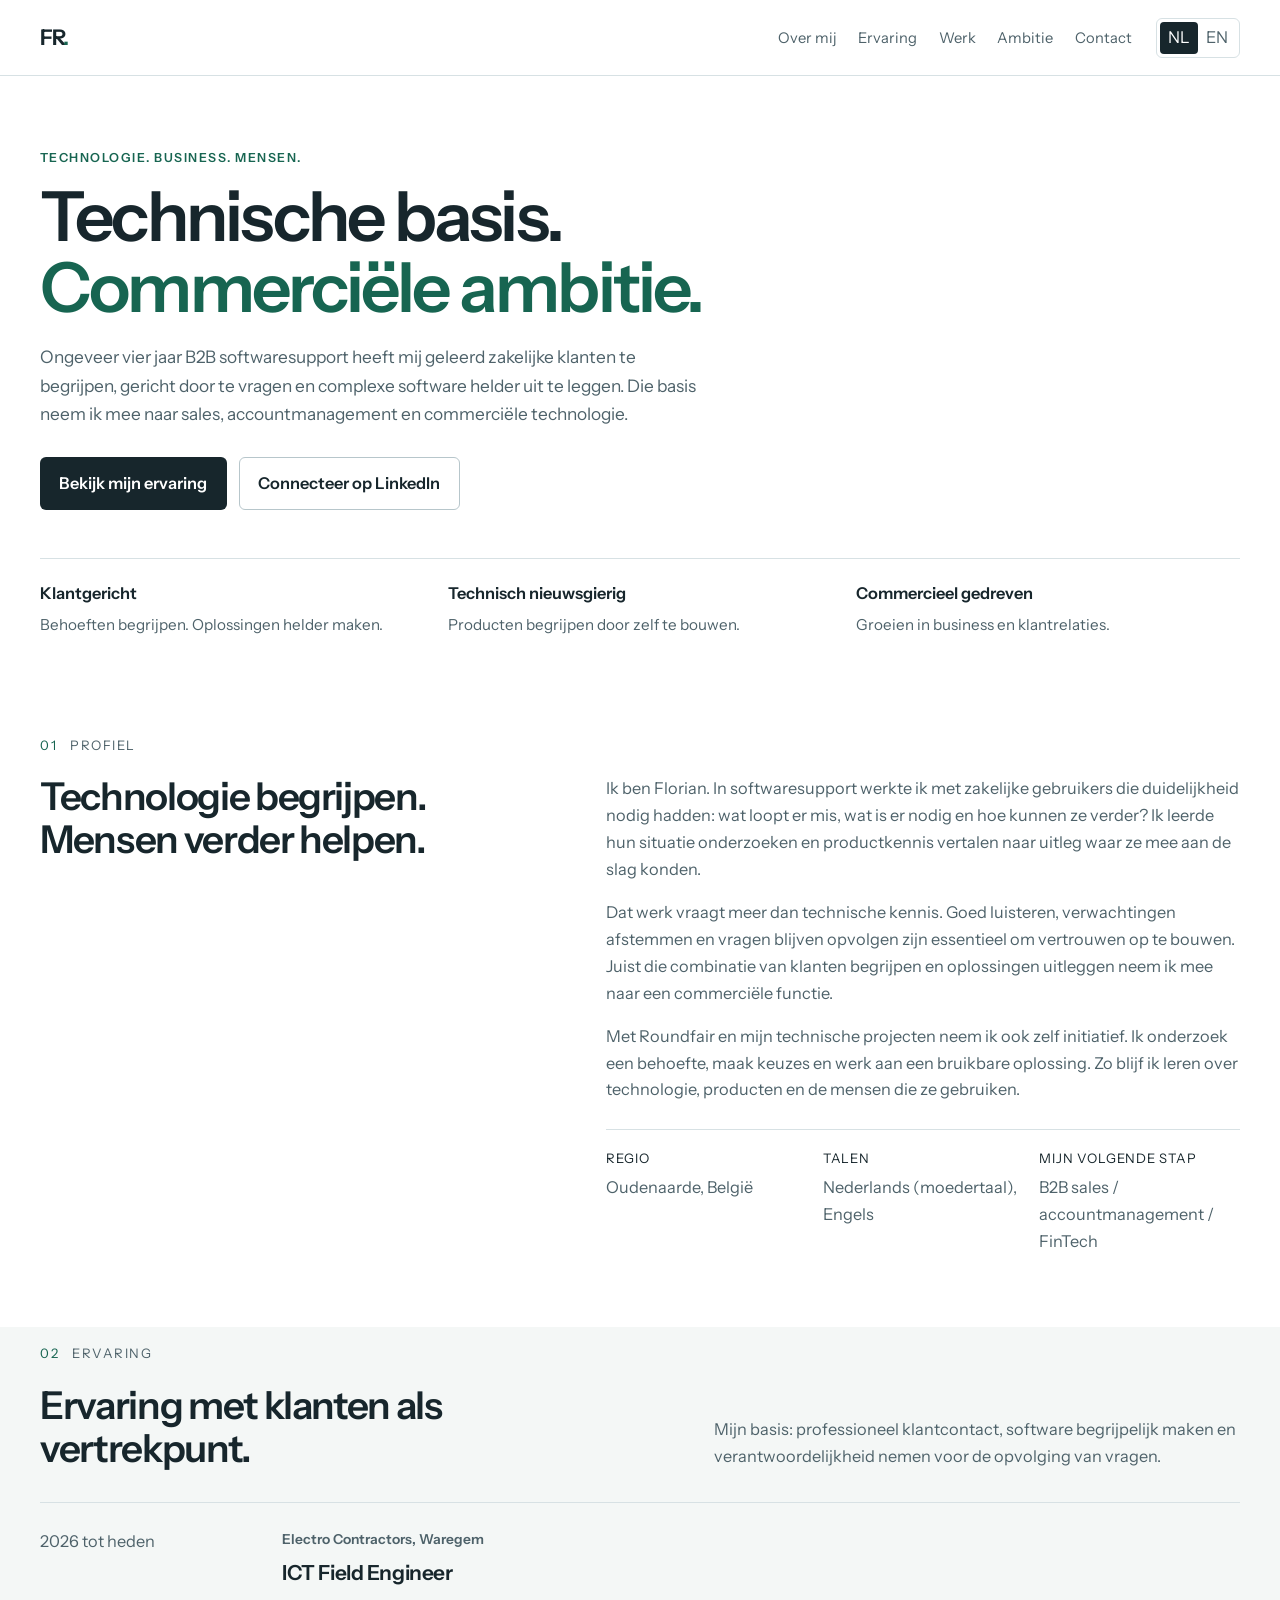
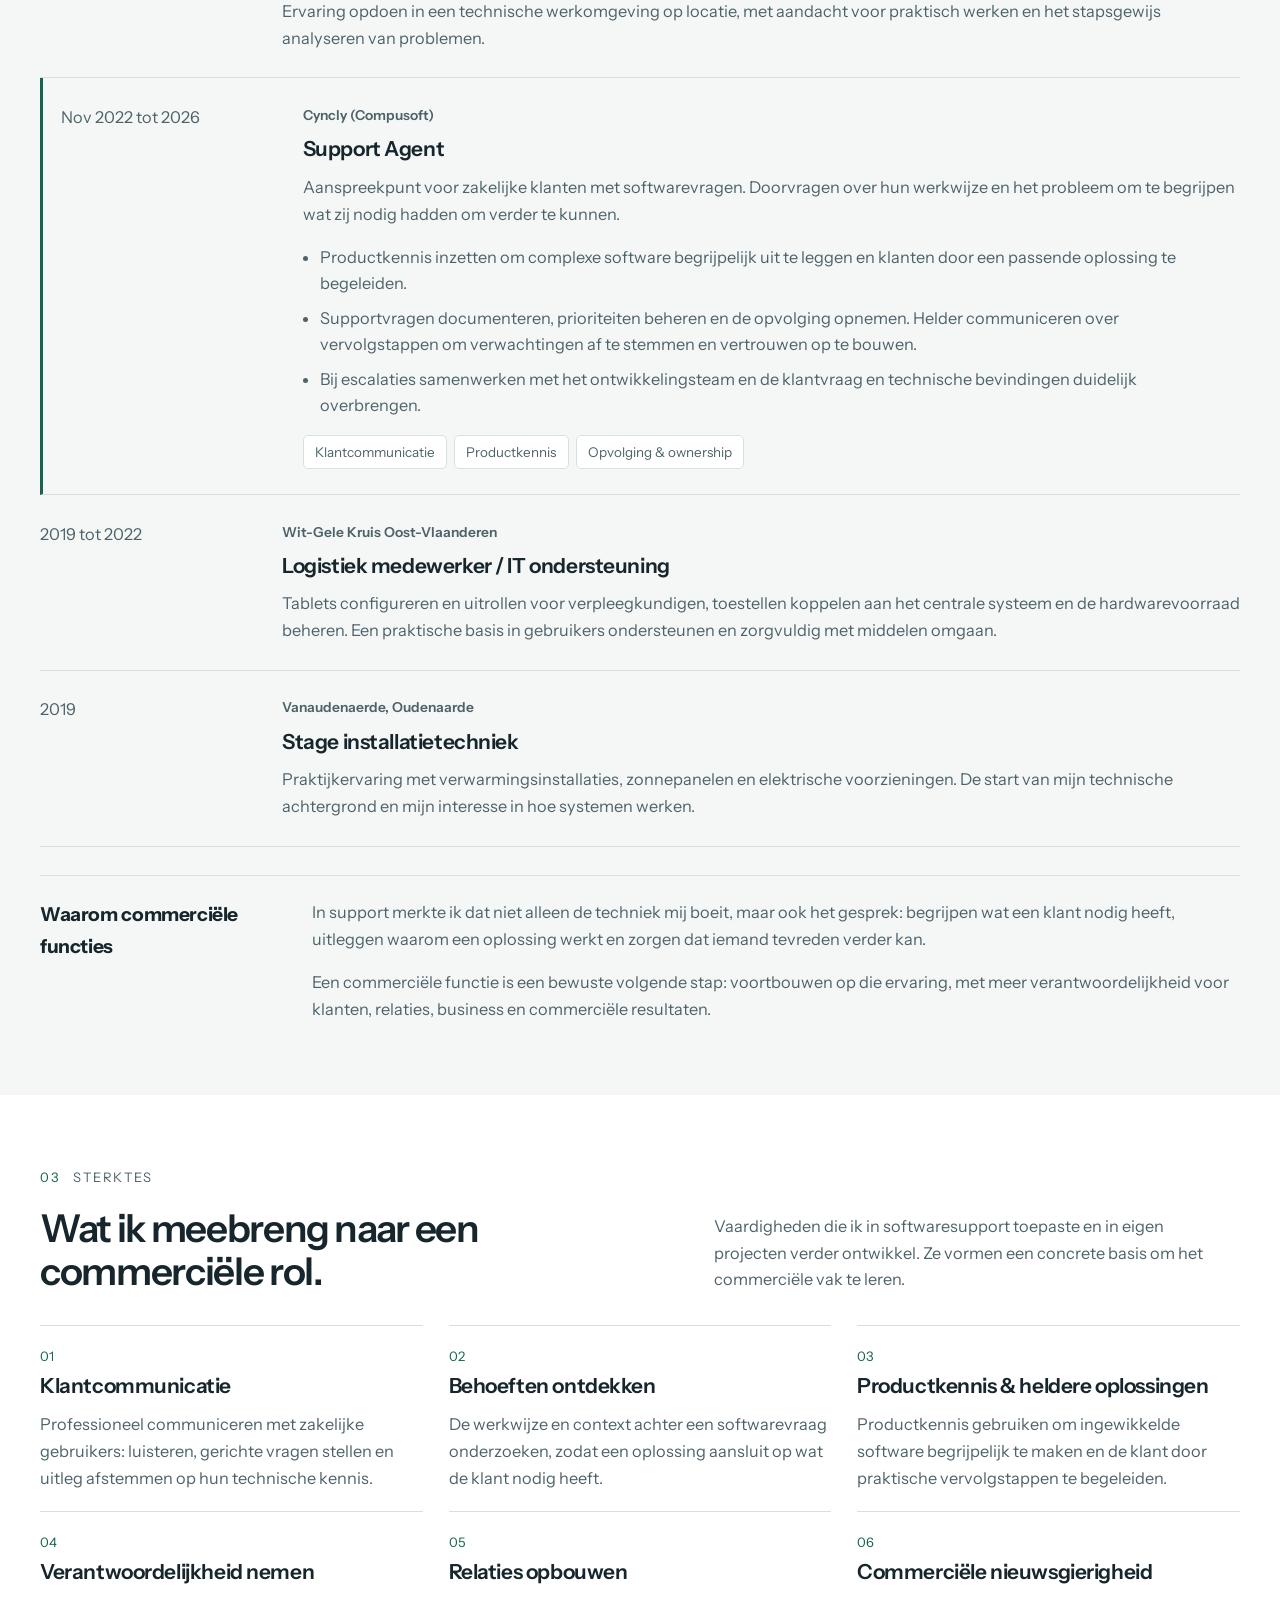
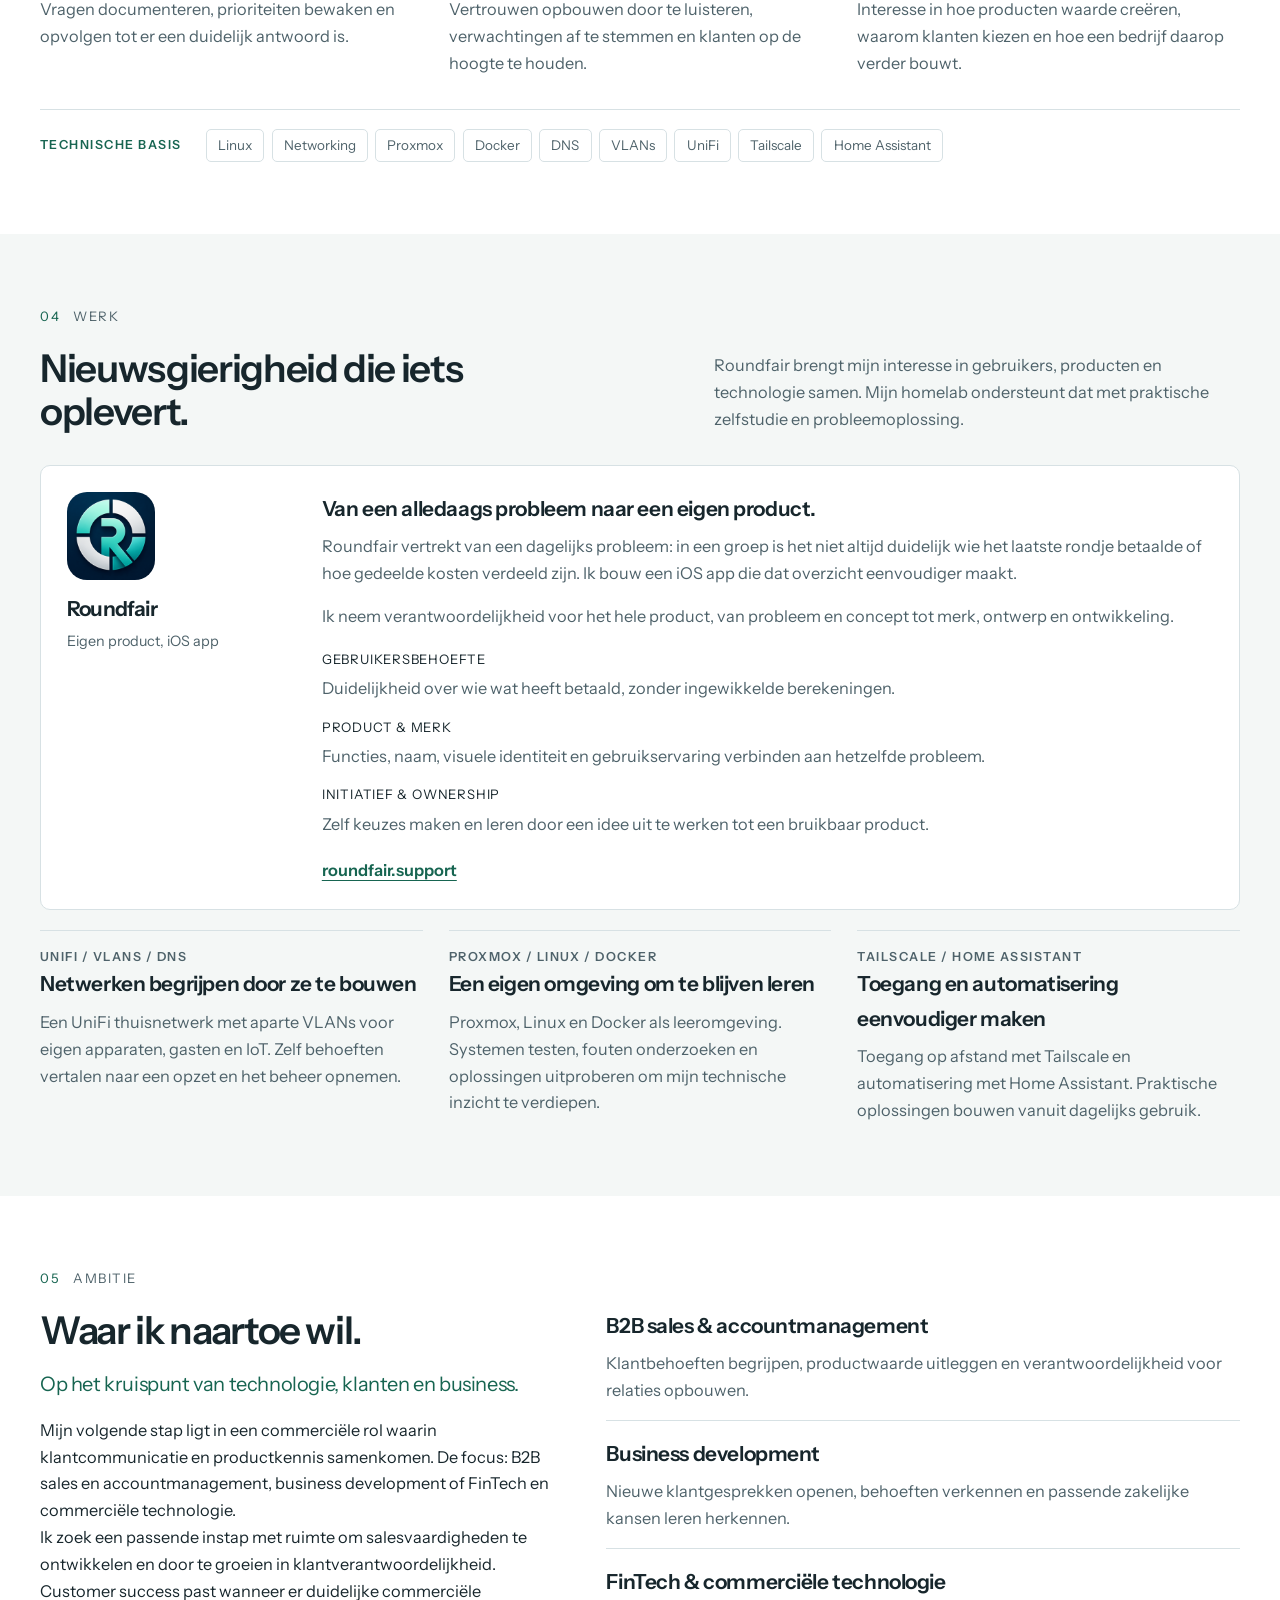
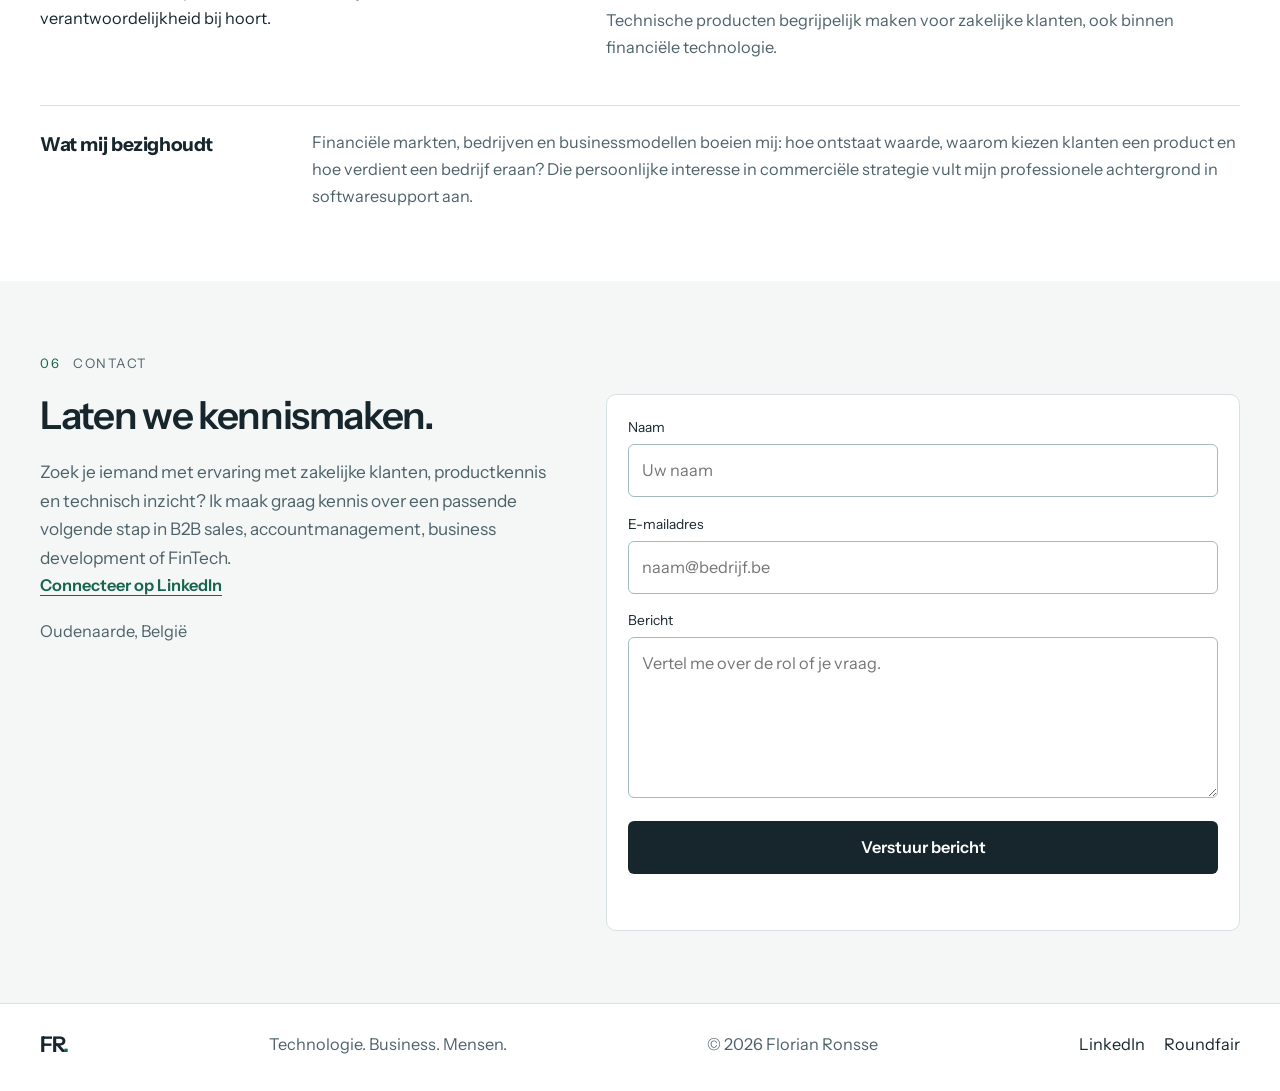
==== commit cf4ca696: "Switch portfolio to a light static layout without motion." ====
--- a/index.html
+++ b/index.html
@@ -10,7 +10,7 @@
     />
     <meta name="author" content="Florian Ronsse" />
     <meta name="robots" content="index, follow" />
-    <meta name="theme-color" content="#080a0c" />
+    <meta name="theme-color" content="#ffffff" />
     <link rel="canonical" href="https://florianronsse.net/" />
     <meta property="og:type" content="website" />
     <meta property="og:url" content="https://florianronsse.net/" />
@@ -30,7 +30,7 @@
     />
     <link
       rel="icon"
-      href="data:image/svg+xml,%3Csvg xmlns='http://www.w3.org/2000/svg' viewBox='0 0 100 100'%3E%3Crect width='100' height='100' fill='%23080a0c'/%3E%3Ctext x='50' y='64' font-size='42' font-family='Arial' font-weight='700' fill='%23c8f3e2' text-anchor='middle'%3EFR%3C/text%3E%3C/svg%3E"
+      href="data:image/svg+xml,%3Csvg xmlns='http://www.w3.org/2000/svg' viewBox='0 0 100 100'%3E%3Crect width='100' height='100' fill='%2317262c'/%3E%3Ctext x='50' y='64' font-size='42' font-family='Arial' font-weight='700' fill='%23ffffff' text-anchor='middle'%3EFR%3C/text%3E%3C/svg%3E"
     />
     <link rel="preconnect" href="https://fonts.googleapis.com" />
     <link rel="preconnect" href="https://fonts.gstatic.com" crossorigin />
@@ -38,7 +38,7 @@
       href="https://fonts.googleapis.com/css2?family=Instrument+Sans:ital,wght@0,400..700;1,400..700&display=swap"
       rel="stylesheet"
     />
-    <link rel="stylesheet" href="css/style.css?v=20261002a" />
+    <link rel="stylesheet" href="css/style.css?v=20261005a" />
     <script type="application/ld+json">
       {
         "@context": "https://schema.org",
@@ -469,6 +469,6 @@
         <a href="https://roundfair.support" target="_blank" rel="noopener noreferrer">Roundfair</a>
       </div>
     </footer>
-    <script src="js/main.js?v=20261002a" defer></script>
+    <script src="js/main.js?v=20261005a" defer></script>
   </body>
 </html>
--- a/css/style.css
+++ b/css/style.css
@@ -1,23 +1,20 @@
 :root {
-  --bg: #080a0c;
-  --bg-2: #101418;
-  --ink: #f4f7f6;
-  --muted: #93a4a8;
-  --line: rgba(255, 255, 255, 0.12);
-  --accent: #c8f3e2;
-  --accent-ink: #08211a;
+  --bg: #ffffff;
+  --bg-2: #f4f7f6;
+  --ink: #17262c;
+  --muted: #4e626a;
+  --line: #d7e1e4;
+  --accent: #176551;
+  --accent-soft: #e7f6ef;
   --font: "Instrument Sans", "Segoe UI", Helvetica, Arial, sans-serif;
-  --max: 1180px;
   --pad: clamp(1.25rem, 4vw, 2.5rem);
 }
 
 * { box-sizing: border-box; }
-html { scroll-behavior: smooth; scroll-padding-top: 92px; }
+html { scroll-padding-top: 92px; }
 body {
   margin: 0;
-  background:
-    radial-gradient(900px 480px at 80% -10%, rgba(200, 243, 226, 0.08), transparent 60%),
-    var(--bg);
+  background: var(--bg);
   color: var(--ink);
   font-family: var(--font);
   font-size: 1.02rem;
@@ -28,8 +25,8 @@
 a { color: inherit; }
 button, input, textarea { font: inherit; }
 img { display: block; max-width: 100%; }
-::selection { background: var(--accent); color: var(--accent-ink); }
-:focus-visible { outline: 2px solid var(--accent); outline-offset: 3px; }
+::selection { background: #b6ead5; color: #102d38; }
+:focus-visible { outline: 2px solid #257bba; outline-offset: 3px; }
 
 .skip-link {
   position: fixed;
@@ -44,22 +41,16 @@
 .skip-link:focus { transform: none; }
 
 .site-header {
-  position: fixed;
-  inset: 0 0 auto 0;
+  position: sticky;
+  top: 0;
   z-index: 10;
   display: flex;
   align-items: center;
   gap: 1.5rem;
   min-height: 76px;
   padding-inline: var(--pad);
-  transition: background 0.2s, border-color 0.2s;
-  border-bottom: 1px solid transparent;
-}
-.site-header.is-scrolled,
-.site-header.menu-open {
-  background: rgba(8, 10, 12, 0.86);
-  backdrop-filter: blur(16px);
-  border-bottom-color: var(--line);
+  background: #fff;
+  border-bottom: 1px solid var(--line);
 }
 .logo {
   color: var(--ink);
@@ -87,7 +78,7 @@
 .lang-toggle {
   display: flex;
   border: 1px solid var(--line);
-  border-radius: 999px;
+  border-radius: 6px;
   padding: 3px;
 }
 .lang-btn {
@@ -96,17 +87,17 @@
   color: var(--muted);
   min-width: 38px;
   min-height: 32px;
-  border-radius: 999px;
+  border-radius: 4px;
   cursor: pointer;
 }
-.lang-btn.active { background: var(--ink); color: var(--bg); }
+.lang-btn.active { background: var(--ink); color: white; }
 .nav-burger {
   display: none;
   width: 42px;
   height: 42px;
   border: 1px solid var(--line);
-  border-radius: 999px;
-  background: transparent;
+  border-radius: 6px;
+  background: white;
   padding: 0;
   align-items: center;
   justify-content: center;
@@ -122,11 +113,10 @@
 }
 
 .hero {
-  min-height: 100svh;
   display: flex;
   flex-direction: column;
   justify-content: flex-end;
-  padding: 7.5rem var(--pad) 0;
+  padding: 4.5rem var(--pad) 0;
   max-width: 1440px;
   margin-inline: auto;
 }
@@ -134,30 +124,30 @@
   color: var(--accent);
   font-size: 0.78rem;
   font-weight: 600;
-  letter-spacing: 0.14em;
+  letter-spacing: 0.12em;
   text-transform: uppercase;
 }
 h1 {
-  margin-top: 1rem;
-  font-size: clamp(3.3rem, 8.4vw, 7.4rem);
-  line-height: 0.9;
-  letter-spacing: -0.055em;
-  font-weight: 560;
-  max-width: 14ch;
+  margin-top: 0.8rem;
+  font-size: clamp(2.6rem, 5.4vw, 4.6rem);
+  line-height: 1.02;
+  letter-spacing: -0.04em;
+  font-weight: 600;
+  max-width: 16ch;
 }
 h1 span { display: block; }
 .accent { color: var(--accent); }
 .lead {
   max-width: 42rem;
-  margin-top: 1.6rem;
-  color: #d5e0e2;
-  font-size: 1.12rem;
+  margin-top: 1.3rem;
+  color: var(--muted);
+  font-size: 1.08rem;
 }
 .hero-actions {
   display: flex;
   flex-wrap: wrap;
   gap: 0.75rem;
-  margin-top: 2rem;
+  margin-top: 1.8rem;
 }
 .btn {
   display: inline-flex;
@@ -165,23 +155,23 @@
   justify-content: center;
   min-height: 48px;
   padding: 0.75rem 1.15rem;
-  border-radius: 999px;
+  border-radius: 6px;
   text-decoration: none;
   border: 1px solid transparent;
   font-weight: 600;
   cursor: pointer;
 }
-.btn-solid { background: var(--accent); color: var(--accent-ink); }
-.btn-solid:hover { background: #defdf1; }
-.btn-ghost { border-color: var(--line); color: var(--ink); background: transparent; }
-.btn-ghost:hover { border-color: var(--accent); }
+.btn-solid { background: var(--ink); color: white; }
+.btn-solid:hover { background: #244550; }
+.btn-ghost { border-color: #b7c6cb; color: var(--ink); background: white; }
+.btn-ghost:hover { border-color: var(--ink); }
 .btn-full { width: 100%; }
 .hero-stats {
   display: grid;
   grid-template-columns: repeat(3, 1fr);
   gap: 1.5rem;
-  margin-top: 4.5rem;
-  padding-block: 1.4rem 1.8rem;
+  margin-top: 3rem;
+  padding-block: 1.3rem 1.6rem;
   border-top: 1px solid var(--line);
 }
 .hero-stats dt { font-weight: 620; margin-bottom: 0.3rem; }
@@ -190,9 +180,10 @@
 .section {
   max-width: 1440px;
   margin-inline: auto;
-  padding: 6.5rem var(--pad);
-}
-.section-tight { padding-top: 2rem; }
+  padding: 4.5rem var(--pad);
+}
+.section-tight { padding-top: 1rem; }
+#experience, #projects, #contact { background: var(--bg-2); }
 .section-label {
   display: flex;
   gap: 0.8rem;
@@ -200,20 +191,20 @@
   font-size: 0.82rem;
   letter-spacing: 0.12em;
   text-transform: uppercase;
-  margin-bottom: 1.4rem;
+  margin-bottom: 1.2rem;
 }
 .section-label span { color: var(--accent); }
 h2 {
-  font-size: clamp(2rem, 4vw, 3.4rem);
-  line-height: 1.02;
-  letter-spacing: -0.045em;
-  font-weight: 560;
-  max-width: 16ch;
+  font-size: clamp(1.8rem, 3vw, 2.6rem);
+  line-height: 1.12;
+  letter-spacing: -0.035em;
+  font-weight: 600;
+  max-width: 18ch;
 }
 .split {
   display: grid;
   grid-template-columns: 0.9fr 1.1fr;
-  gap: 4rem;
+  gap: 3rem;
   align-items: start;
 }
 .prose p + p,
@@ -226,18 +217,18 @@
   display: grid;
   grid-template-columns: repeat(3, 1fr);
   gap: 1rem;
-  margin-top: 2rem;
-  padding-top: 1.2rem;
-  border-top: 1px solid var(--line);
-}
-.facts dt, .proof dt { color: var(--ink); font-size: 0.82rem; letter-spacing: 0.08em; text-transform: uppercase; }
+  margin-top: 1.6rem;
+  padding-top: 1.1rem;
+  border-top: 1px solid var(--line);
+}
+.facts dt, .proof dt { color: var(--ink); font-size: 0.82rem; letter-spacing: 0.06em; text-transform: uppercase; }
 .facts dd, .proof dd { color: var(--muted); margin-top: 0.3rem; }
 .section-intro {
   display: grid;
   grid-template-columns: 1.1fr 0.9fr;
   gap: 2rem;
   align-items: end;
-  margin-bottom: 2.5rem;
+  margin-bottom: 2rem;
 }
 .section-intro p { color: var(--muted); max-width: 38rem; }
 
@@ -246,37 +237,39 @@
   display: grid;
   grid-template-columns: 210px 1fr;
   gap: 2rem;
-  padding: 1.8rem 0;
+  padding: 1.6rem 0;
   border-bottom: 1px solid var(--line);
 }
-.xp-featured { border-left: 2px solid var(--accent); padding-left: 1.2rem; }
+.xp-featured { border-left: 3px solid var(--accent); padding-left: 1.1rem; }
 .xp-period { color: var(--muted); }
 .xp-company { color: var(--accent); font-size: 0.86rem; font-weight: 620; margin-bottom: 0.35rem; }
 .xp h3, .product h3, .areas h3, .project-grid h3, .skill-grid h3 {
-  font-size: 1.45rem;
-  letter-spacing: -0.03em;
-  font-weight: 580;
-  margin-bottom: 0.55rem;
+  font-size: 1.3rem;
+  letter-spacing: -0.02em;
+  font-weight: 620;
+  margin-bottom: 0.45rem;
+  color: var(--ink);
 }
 .xp-details { margin: 1rem 0 0; padding-left: 1.1rem; color: var(--muted); }
 .xp-details li + li { margin-top: 0.45rem; }
 .tags { display: flex; flex-wrap: wrap; gap: 0.45rem; list-style: none; padding: 0; margin-top: 1rem; }
 .tags li {
   border: 1px solid var(--line);
-  border-radius: 999px;
+  border-radius: 5px;
   padding: 0.28rem 0.7rem;
   color: var(--muted);
   font-size: 0.84rem;
+  background: white;
 }
 .note {
   display: grid;
   grid-template-columns: 240px 1fr;
   gap: 2rem;
-  margin-top: 2.2rem;
-  padding-top: 1.6rem;
-  border-top: 1px solid var(--line);
-}
-.note h3 { font-size: 1.25rem; letter-spacing: -0.03em; }
+  margin-top: 1.8rem;
+  padding-top: 1.4rem;
+  border-top: 1px solid var(--line);
+}
+.note h3 { font-size: 1.2rem; letter-spacing: -0.02em; color: var(--ink); }
 
 .skill-grid, .project-grid {
   display: grid;
@@ -285,7 +278,7 @@
 }
 .skill-grid article, .project-grid article {
   border-top: 1px solid var(--line);
-  padding-top: 1.1rem;
+  padding-top: 1rem;
 }
 .skill-grid span { color: var(--accent); font-size: 0.82rem; }
 .tech-row {
@@ -293,8 +286,8 @@
   flex-wrap: wrap;
   gap: 1rem 1.5rem;
   align-items: center;
-  margin-top: 2.4rem;
-  padding-top: 1.4rem;
+  margin-top: 2rem;
+  padding-top: 1.2rem;
   border-top: 1px solid var(--line);
 }
 .tech-row .tags { margin-top: 0; }
@@ -302,52 +295,52 @@
 .product {
   display: grid;
   grid-template-columns: 220px 1fr;
-  gap: 2.5rem;
-  padding: 2rem;
-  background: var(--bg-2);
-  border: 1px solid var(--line);
-  border-radius: 18px;
+  gap: 2.2rem;
+  padding: 1.6rem;
+  background: white;
+  border: 1px solid var(--line);
+  border-radius: 10px;
 }
 .product img { width: 88px; height: 88px; border-radius: 20px; }
-.product-mark p { font-size: 1.4rem; font-weight: 620; letter-spacing: -0.03em; margin-top: 0.8rem; }
+.product-mark p { font-size: 1.3rem; font-weight: 640; letter-spacing: -0.03em; margin-top: 0.8rem; color: var(--ink); }
 .product-mark span { color: var(--muted); font-size: 0.9rem; }
-.proof { display: grid; gap: 0.9rem; margin: 1.3rem 0; }
+.proof { display: grid; gap: 0.9rem; margin: 1.2rem 0; }
 .text-link {
   color: var(--accent);
   font-weight: 620;
   text-underline-offset: 0.22em;
 }
-.project-grid { margin-top: 1.4rem; }
+.project-grid { margin-top: 1.2rem; }
 .direction-lead {
   color: var(--accent);
-  font-size: 1.35rem;
-  letter-spacing: -0.03em;
-  margin: 1.2rem 0;
-}
-.areas article { padding: 1.1rem 0; border-top: 1px solid var(--line); }
+  font-size: 1.25rem;
+  letter-spacing: -0.02em;
+  margin: 1rem 0;
+}
+.areas article { padding: 1rem 0; border-top: 1px solid var(--line); }
 .areas article:first-child { border-top: 0; padding-top: 0; }
 .contact-split { align-items: start; }
-.location { color: var(--muted); margin-top: 1.4rem; }
+.location { color: var(--muted); margin-top: 1.2rem; }
 .contact-form {
-  padding: 1.4rem;
-  border: 1px solid var(--line);
-  border-radius: 18px;
-  background: rgba(16, 20, 24, 0.7);
+  padding: 1.3rem;
+  border: 1px solid var(--line);
+  border-radius: 10px;
+  background: white;
 }
 .form-field { margin-bottom: 0.95rem; }
 .form-field label { display: block; font-size: 0.86rem; margin-bottom: 0.35rem; }
 .form-field input, .form-field textarea {
   width: 100%;
   color: var(--ink);
-  background: #080a0c;
-  border: 1px solid var(--line);
-  border-radius: 10px;
+  background: white;
+  border: 1px solid #a7b9c0;
+  border-radius: 6px;
   padding: 0.75rem 0.8rem;
 }
 .form-field textarea { resize: vertical; }
 .form-status { min-height: 1.4em; margin-top: 0.8rem; color: var(--muted); }
-.form-status.success { color: var(--accent); }
-.form-status.error { color: #ffb4b4; }
+.form-status.success { color: #17623e; }
+.form-status.error { color: #a32626; }
 
 .site-footer {
   display: flex;
@@ -355,9 +348,10 @@
   gap: 1rem 2rem;
   align-items: center;
   justify-content: space-between;
-  padding: 1.5rem var(--pad) 2rem;
-  border-top: 1px solid var(--line);
-  color: var(--muted);
+  padding: 1.4rem var(--pad) 1.8rem;
+  border-top: 1px solid var(--line);
+  color: var(--muted);
+  background: white;
 }
 .footer-links { display: flex; gap: 1.2rem; }
 .footer-links a { color: var(--ink); text-decoration: none; }
@@ -365,25 +359,21 @@
 @media (max-width: 900px) {
   .nav-burger { display: flex; }
   .nav {
-    position: fixed;
+    position: absolute;
     inset: 76px 0 auto 0;
-    background: rgba(8, 10, 12, 0.96);
+    background: white;
     border-bottom: 1px solid var(--line);
     display: none;
-    padding: 0.5rem var(--pad) 1rem;
+    padding: 0.4rem var(--pad) 0.8rem;
   }
+  .site-header { position: sticky; }
   .nav.open { display: block; }
   .nav-links { flex-direction: column; gap: 0; }
-  .nav-links a { display: block; padding: 0.85rem 0; font-size: 1.15rem; }
+  .nav-links a { display: block; padding: 0.8rem 0; font-size: 1.05rem; }
   .split, .section-intro, .xp, .note, .product, .facts, .hero-stats, .skill-grid, .project-grid {
     grid-template-columns: 1fr;
   }
-  .hero { min-height: auto; padding-top: 7rem; }
-  h1 { font-size: clamp(2.7rem, 14vw, 4.4rem); }
+  .hero { padding-top: 2.4rem; }
+  h1 { font-size: clamp(2.2rem, 10vw, 3.2rem); }
   .xp-featured { padding-left: 0.8rem; }
 }
-
-@media (prefers-reduced-motion: reduce) {
-  html { scroll-behavior: auto; }
-  * { transition: none !important; }
-}
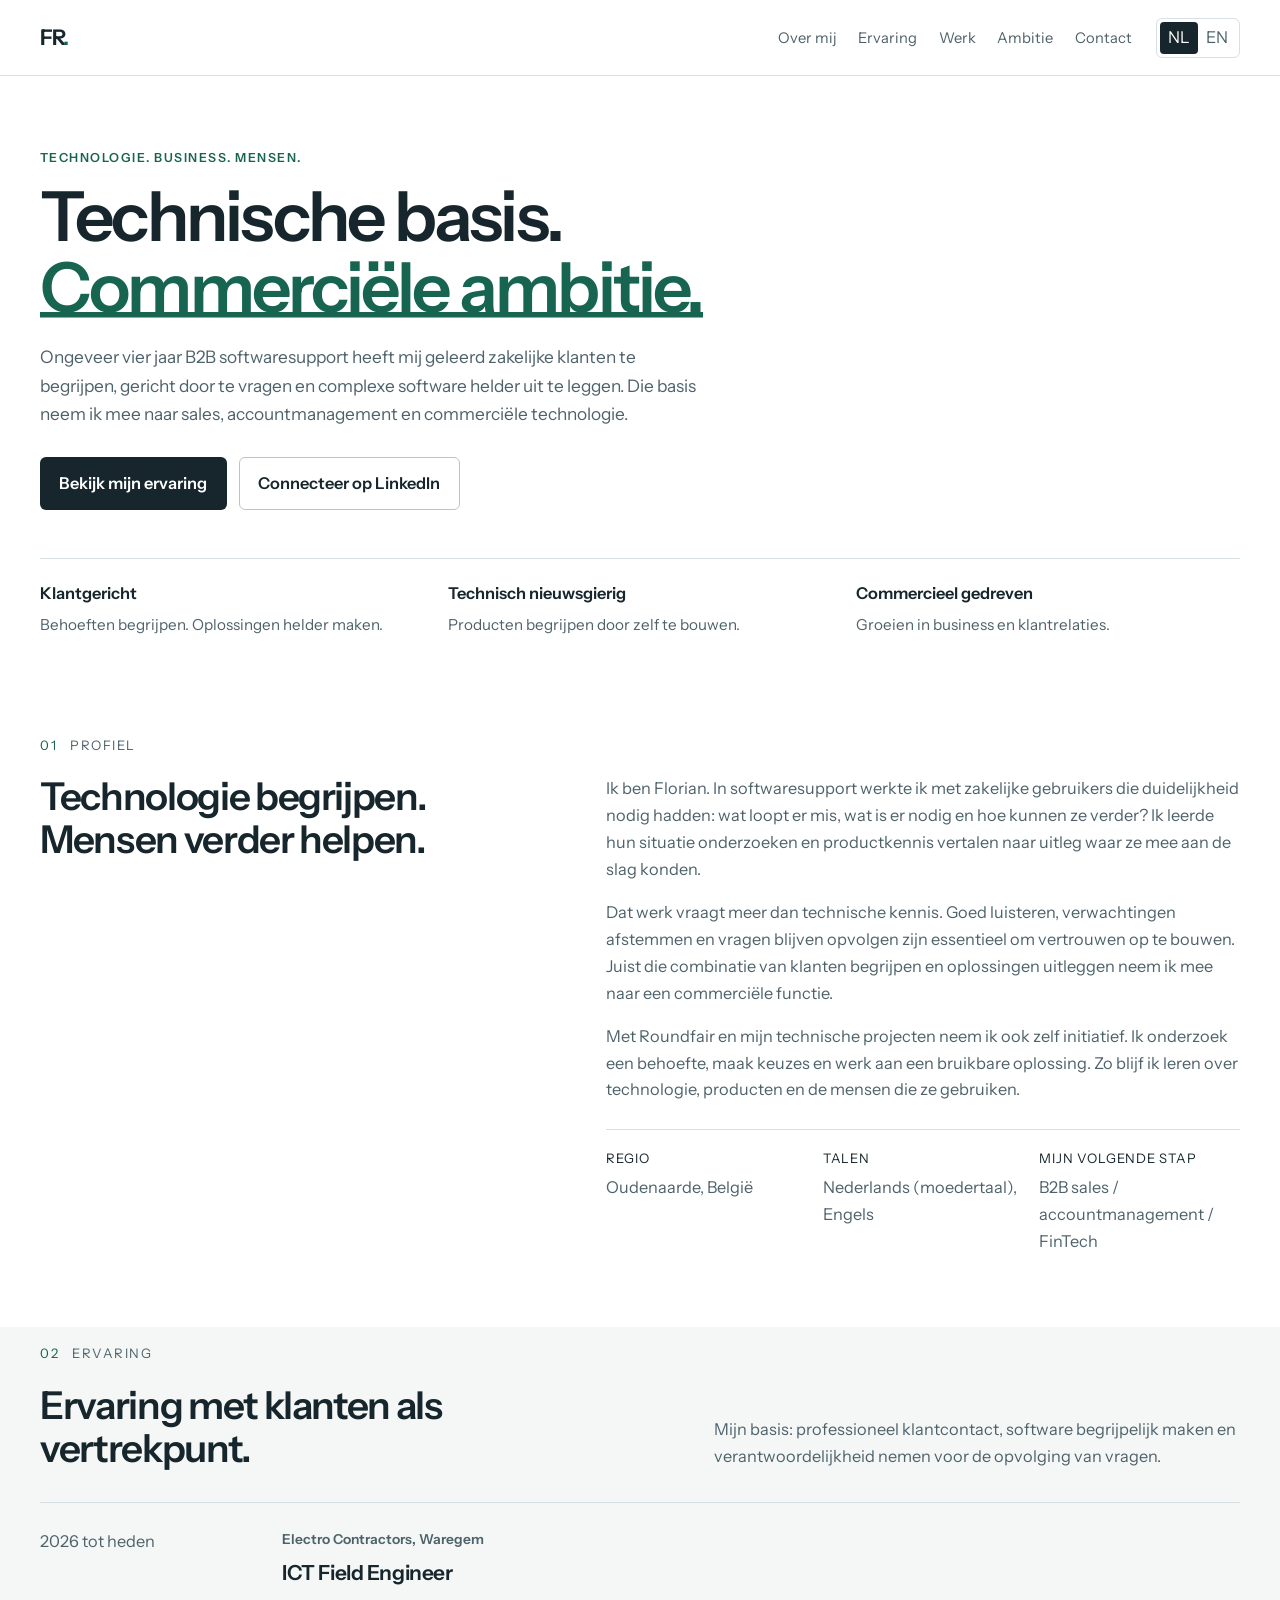
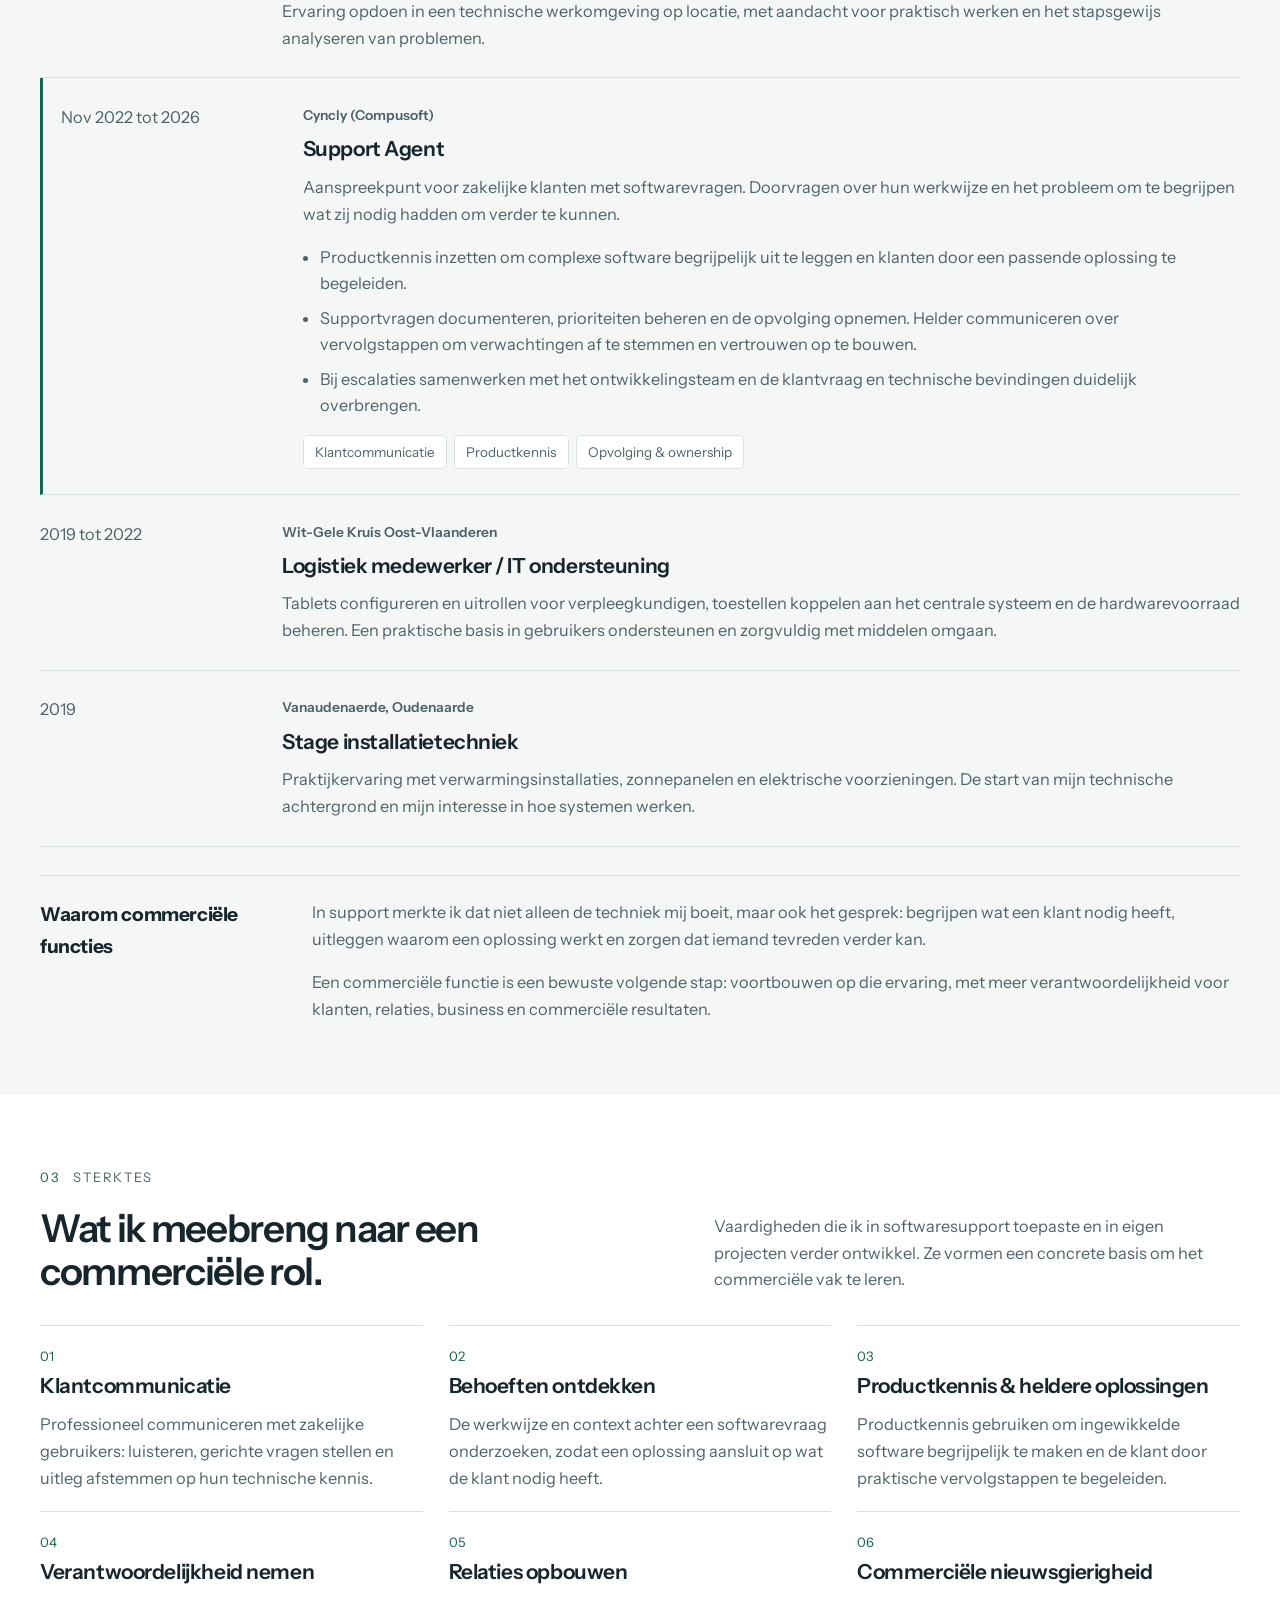
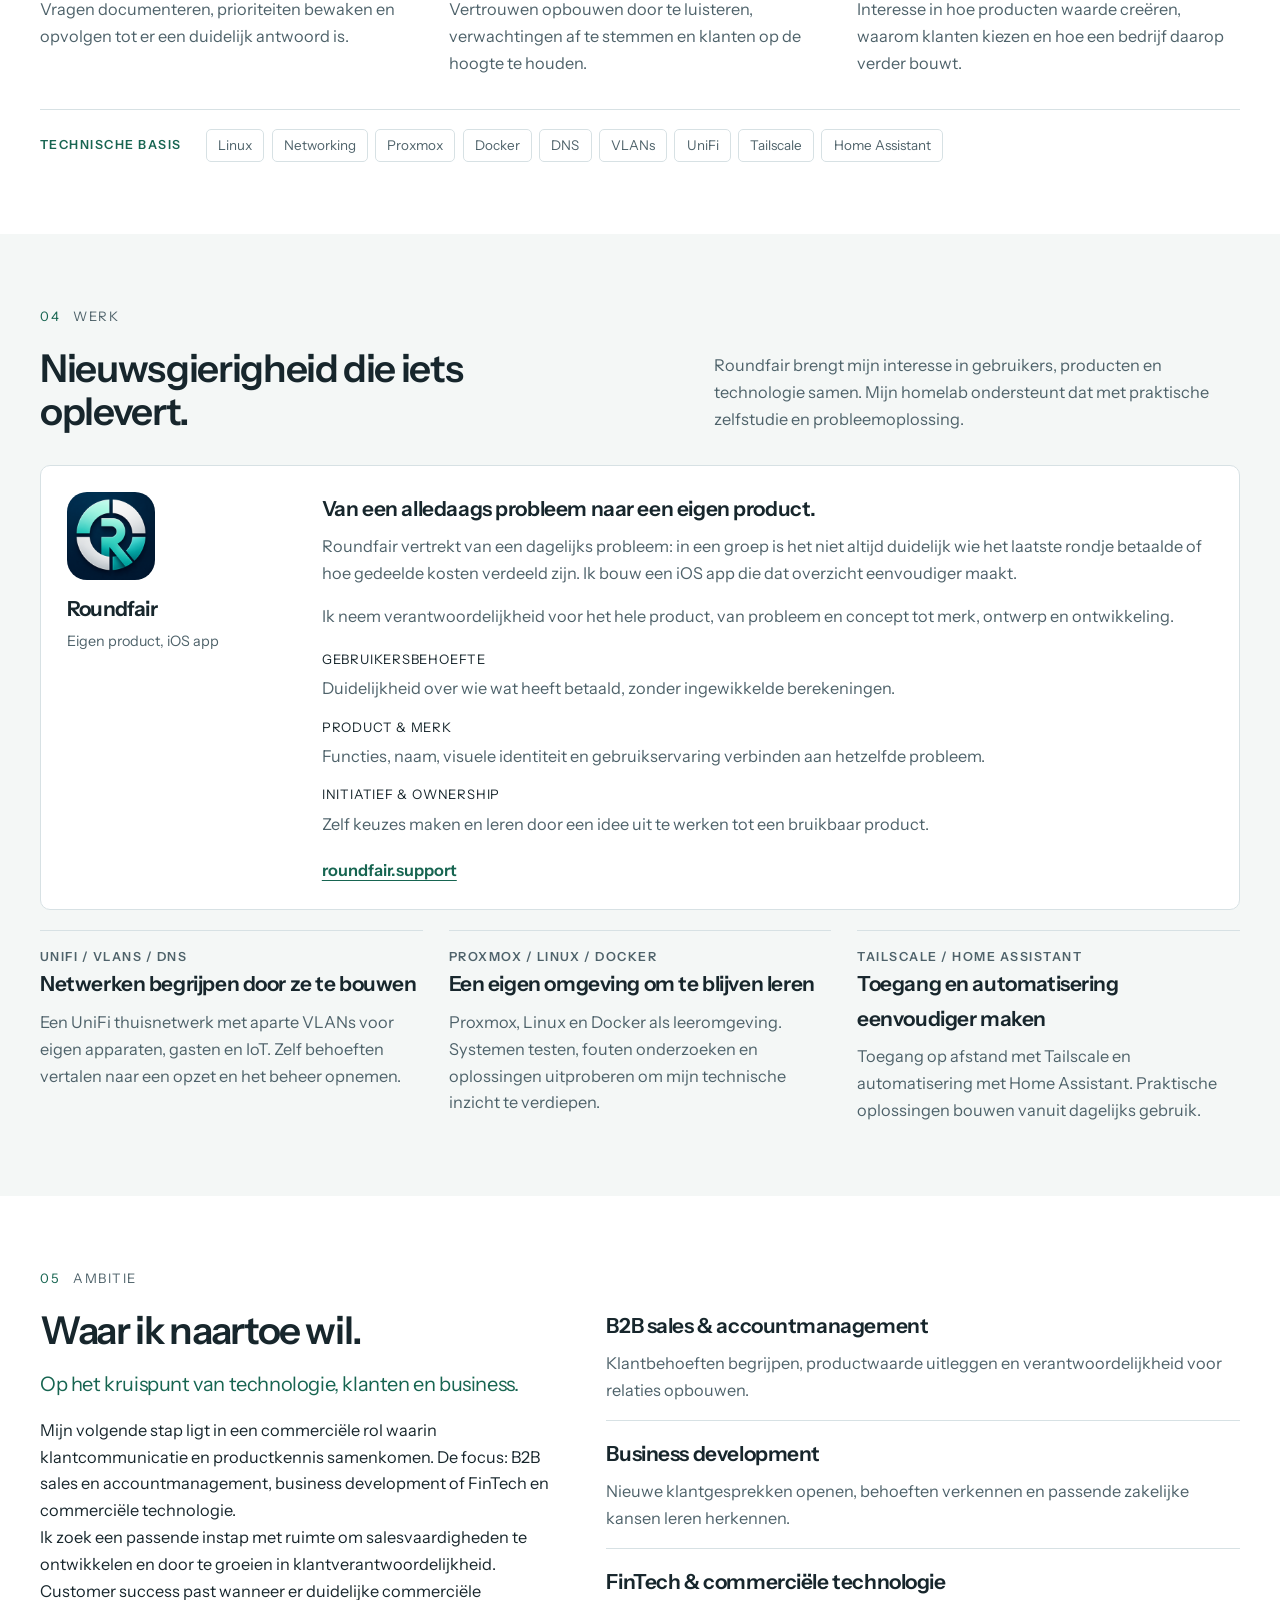
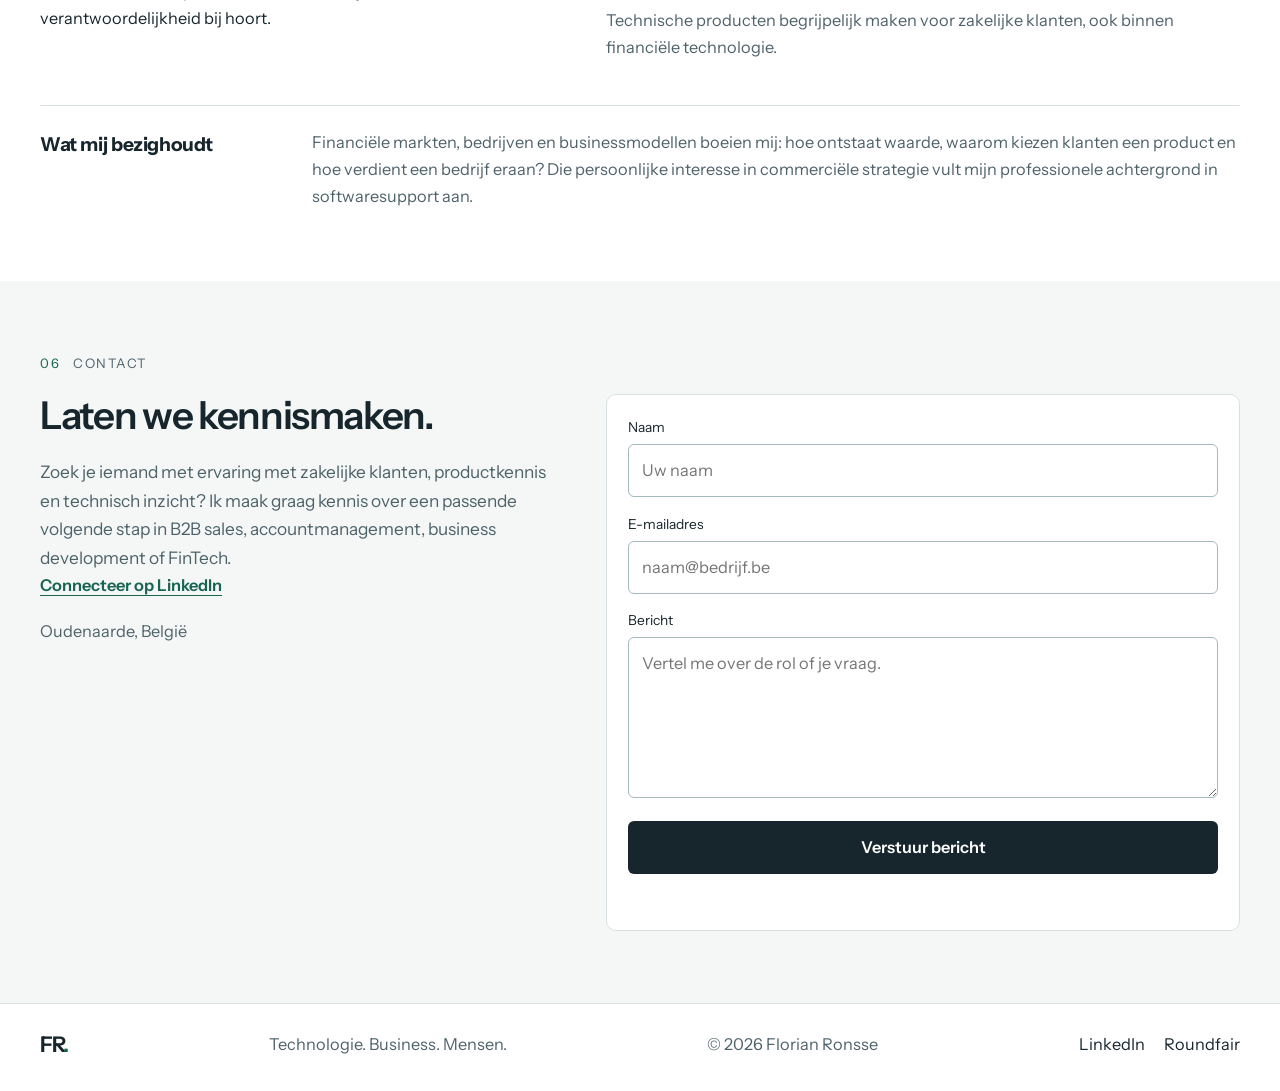
==== commit 383f2efd: "Add scroll reveals, hover motion and hero underline." ====
--- a/index.html
+++ b/index.html
@@ -38,7 +38,7 @@
       href="https://fonts.googleapis.com/css2?family=Instrument+Sans:ital,wght@0,400..700;1,400..700&display=swap"
       rel="stylesheet"
     />
-    <link rel="stylesheet" href="css/style.css?v=20261005a" />
+    <link rel="stylesheet" href="css/style.css?v=20261005b" />
     <script type="application/ld+json">
       {
         "@context": "https://schema.org",
@@ -469,6 +469,6 @@
         <a href="https://roundfair.support" target="_blank" rel="noopener noreferrer">Roundfair</a>
       </div>
     </footer>
-    <script src="js/main.js?v=20261005a" defer></script>
+    <script src="js/main.js?v=20261005b" defer></script>
   </body>
 </html>
--- a/css/style.css
+++ b/css/style.css
@@ -11,7 +11,7 @@
 }
 
 * { box-sizing: border-box; }
-html { scroll-padding-top: 92px; }
+html { scroll-behavior: smooth; scroll-padding-top: 92px; }
 body {
   margin: 0;
   background: var(--bg);
@@ -377,3 +377,68 @@
   h1 { font-size: clamp(2.2rem, 10vw, 3.2rem); }
   .xp-featured { padding-left: 0.8rem; }
 }
+
+.site-header { transition: box-shadow 0.25s ease; }
+.site-header.is-scrolled { box-shadow: 0 8px 24px rgba(23, 38, 44, 0.06); }
+.nav-links a { position: relative; transition: color 0.2s ease; }
+.nav-links a::after {
+  content: "";
+  position: absolute;
+  left: 0;
+  bottom: -0.35rem;
+  width: 100%;
+  height: 1px;
+  background: var(--accent);
+  transform: scaleX(0);
+  transform-origin: left;
+  transition: transform 0.25s ease;
+}
+.nav-links a:hover::after,
+.nav-links a[aria-current="true"]::after { transform: scaleX(1); }
+.btn, .text-link, .logo, .lang-btn, .footer-links a { transition: background 0.2s ease, color 0.2s ease, border-color 0.2s ease, transform 0.2s ease; }
+.btn:hover { transform: translateY(-2px); }
+.skill-grid article, .project-grid article, .product, .xp, .contact-form {
+  transition: transform 0.28s ease, box-shadow 0.28s ease, border-color 0.28s ease;
+}
+.skill-grid article:hover, .project-grid article:hover, .product:hover {
+  transform: translateY(-4px);
+  box-shadow: 0 14px 30px rgba(23, 38, 44, 0.06);
+}
+.product img { transition: transform 0.35s ease; }
+.product:hover img { transform: scale(1.04); }
+.nav-burger span { transition: transform 0.2s ease, opacity 0.2s ease; }
+.nav-burger[aria-expanded="true"] span:first-child { transform: translateY(3.5px) rotate(45deg); }
+.nav-burger[aria-expanded="true"] span:last-child { transform: translateY(-3.5px) rotate(-45deg); }
+
+.motion .reveal {
+  opacity: 0;
+  transform: translateY(22px);
+}
+.motion .reveal.is-in {
+  animation: rise 0.7s cubic-bezier(0.2, 0.7, 0.2, 1) var(--d, 0ms) both;
+}
+.motion .hero h1 .accent {
+  display: inline-block;
+  background-image: linear-gradient(var(--accent), var(--accent));
+  background-repeat: no-repeat;
+  background-position: 0 92%;
+  background-size: 0 0.08em;
+}
+.motion .hero h1.is-in .accent {
+  animation: underline 0.8s ease 0.45s both;
+}
+@keyframes rise {
+  from { opacity: 0; transform: translateY(22px); }
+  to { opacity: 1; transform: none; }
+}
+@keyframes underline {
+  to { background-size: 100% 0.08em; }
+}
+@media (prefers-reduced-motion: reduce) {
+  html { scroll-behavior: auto; }
+  *, *::before, *::after {
+    animation: none !important;
+    transition: none !important;
+  }
+  .motion .reveal { opacity: 1; transform: none; }
+}
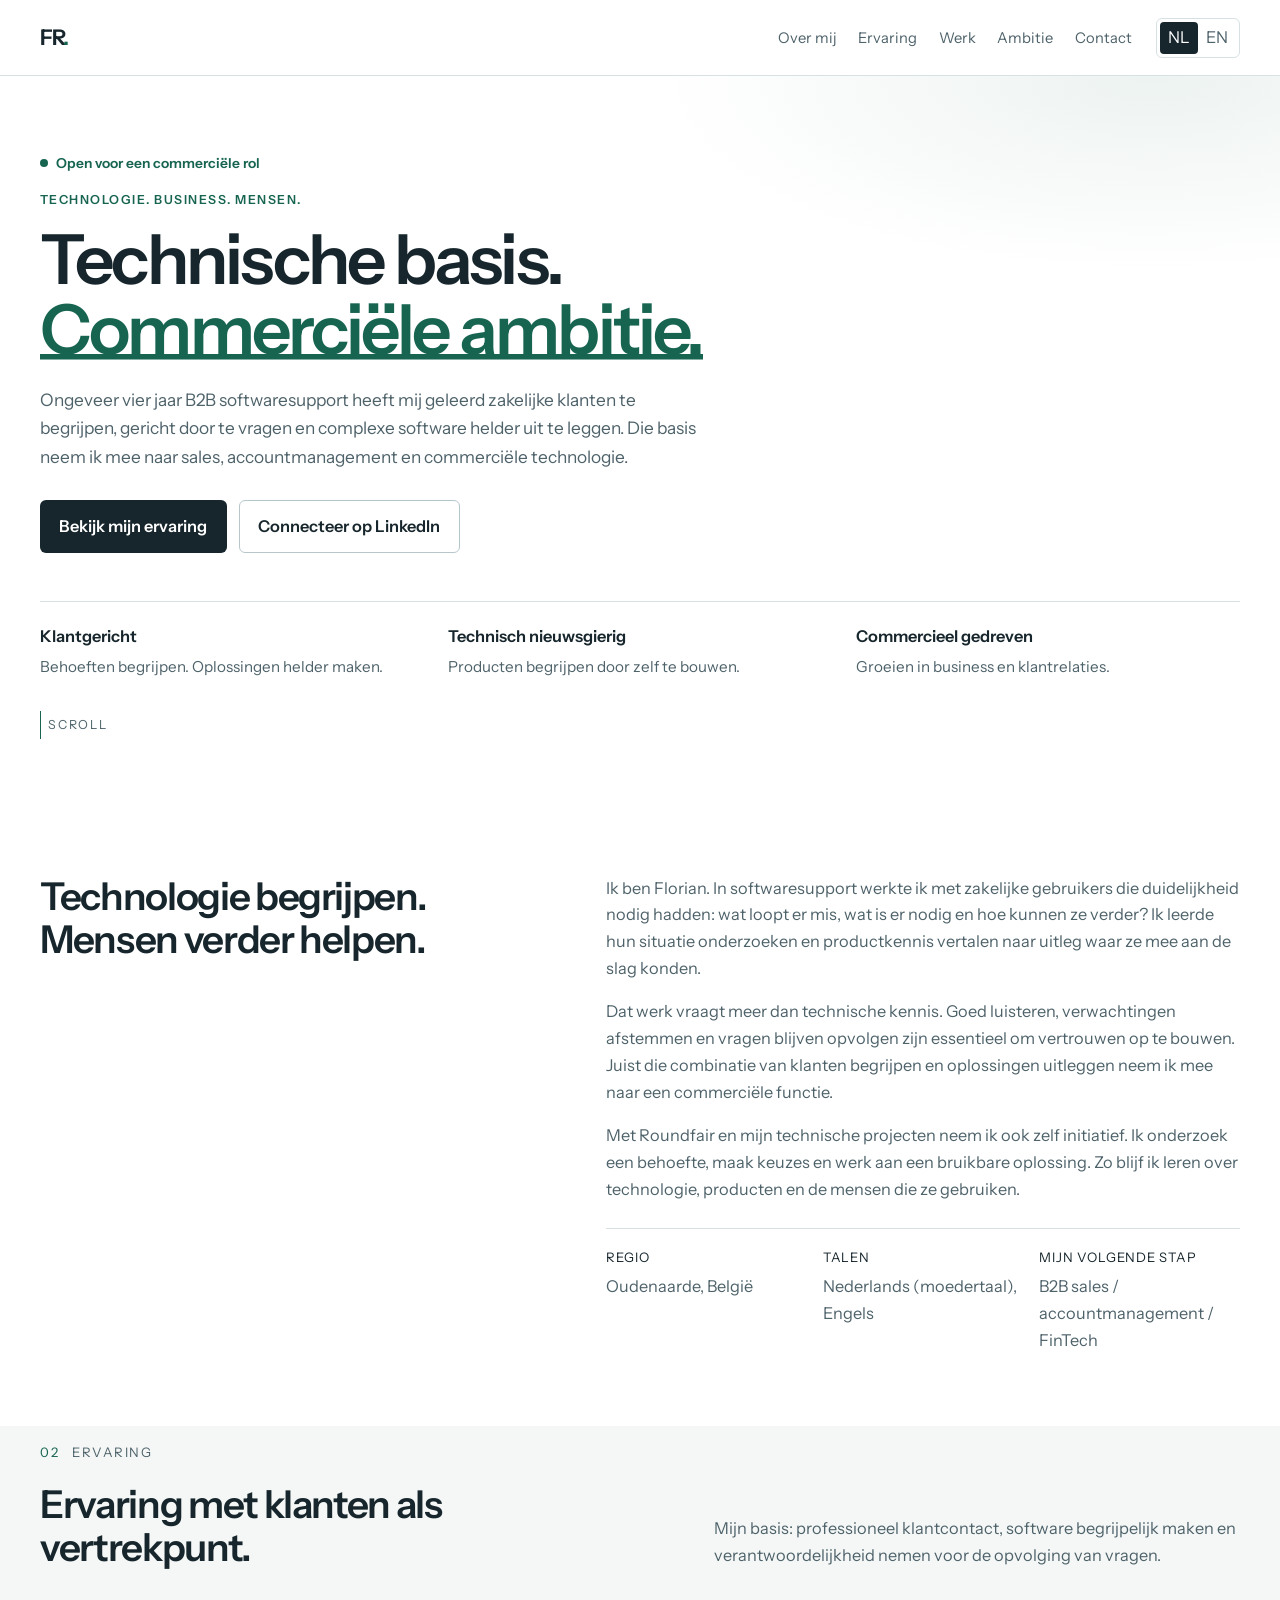
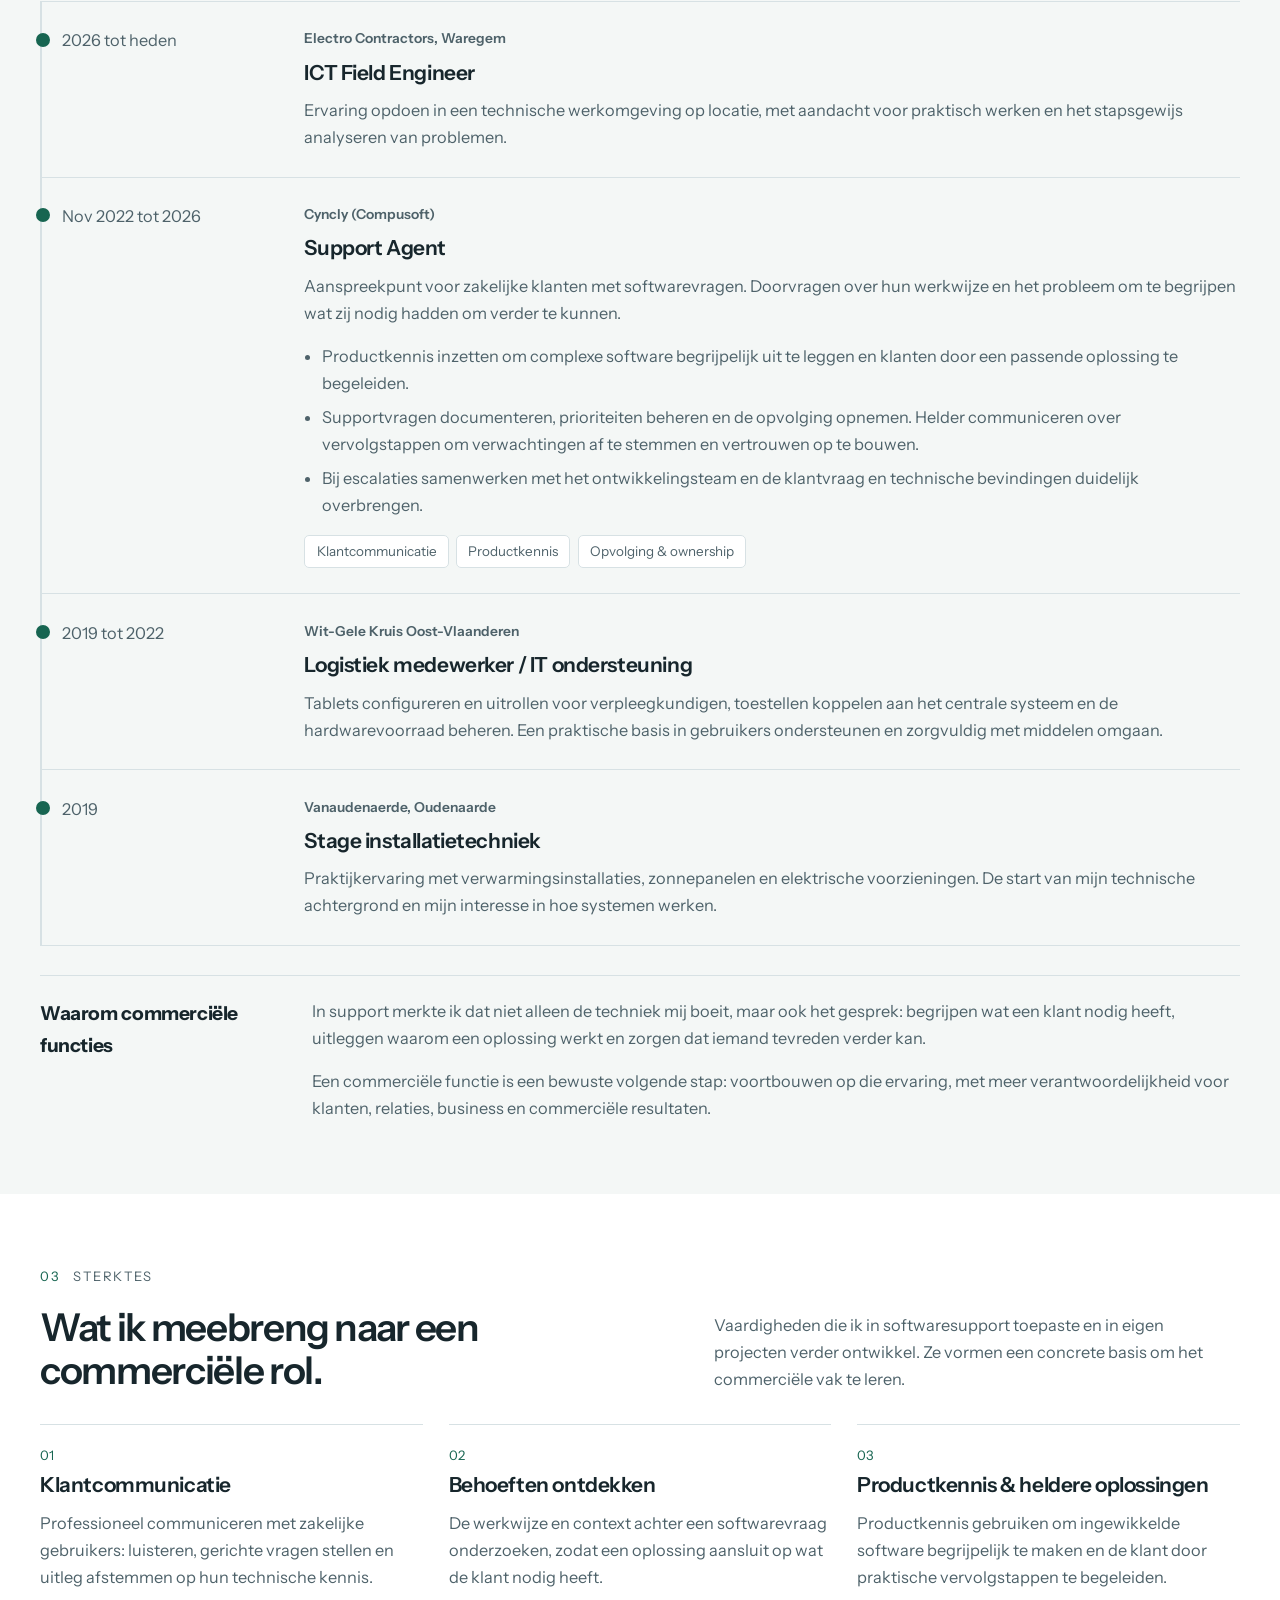
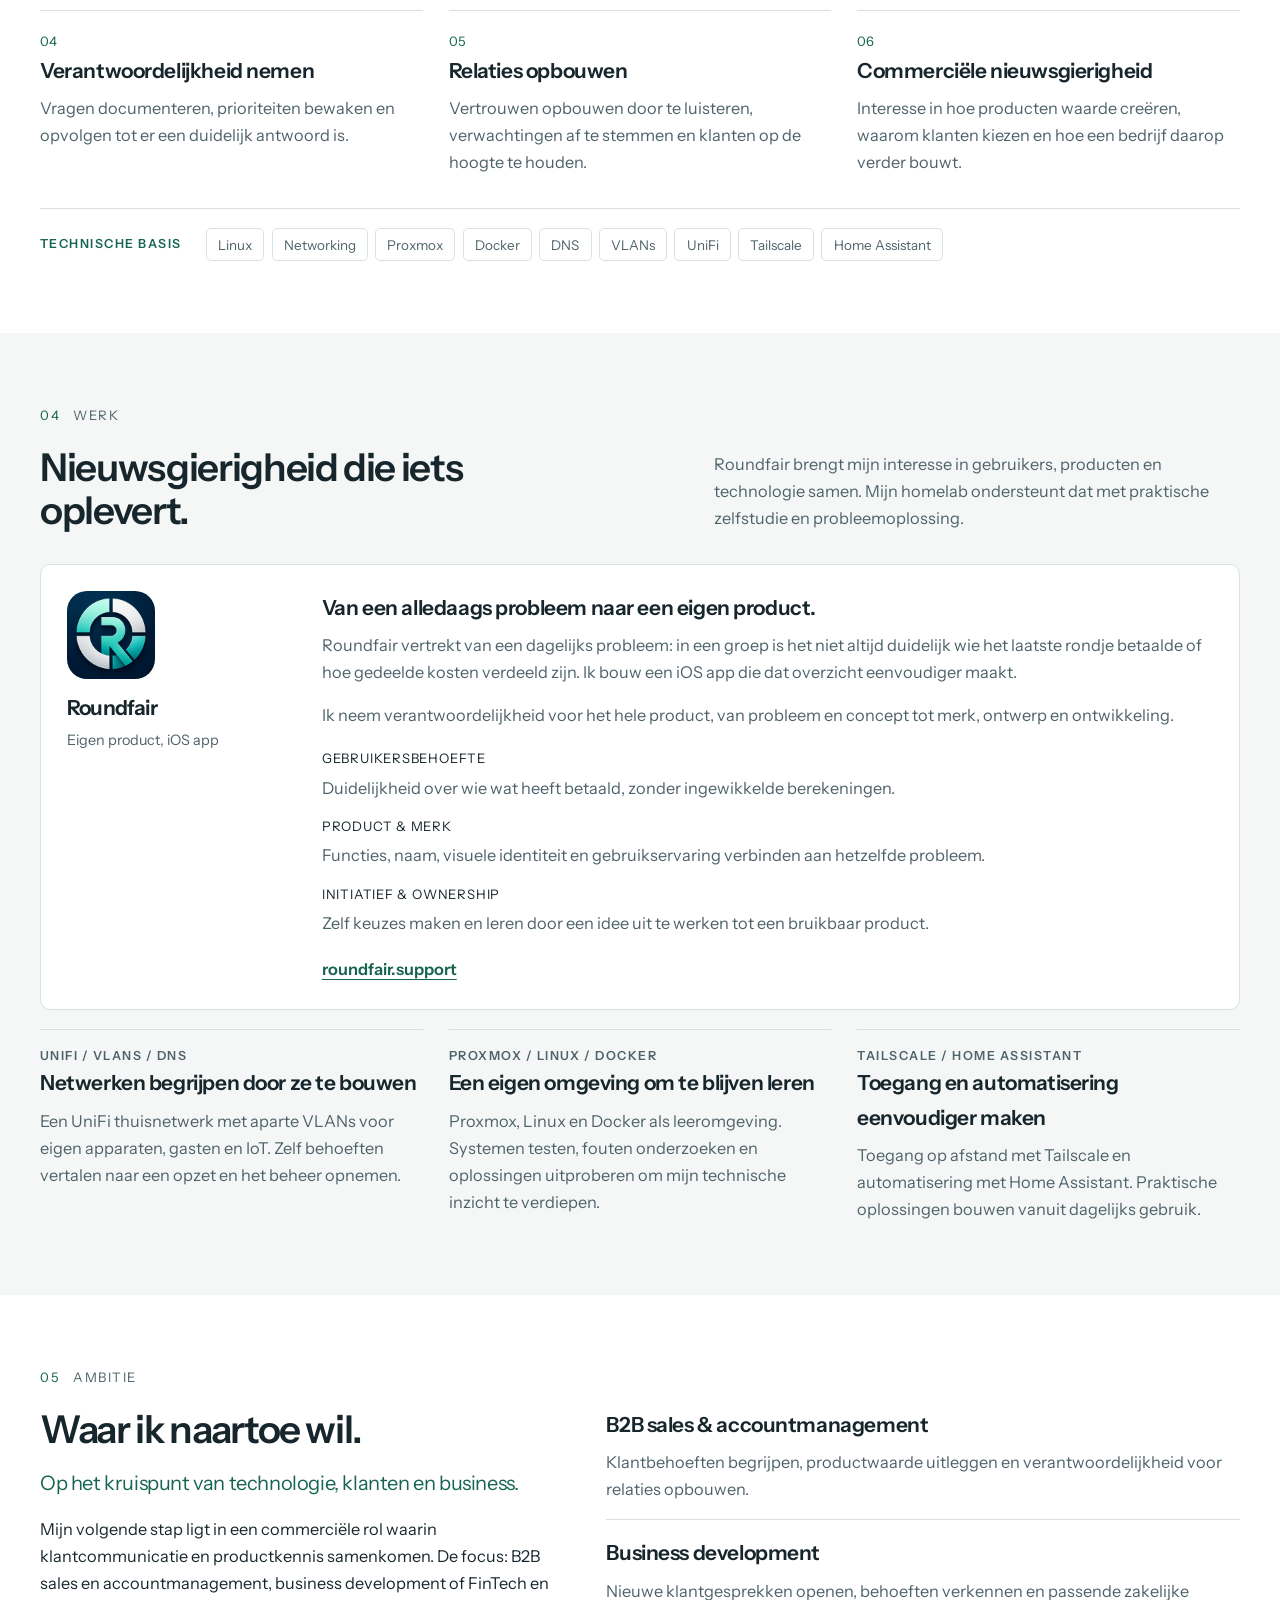
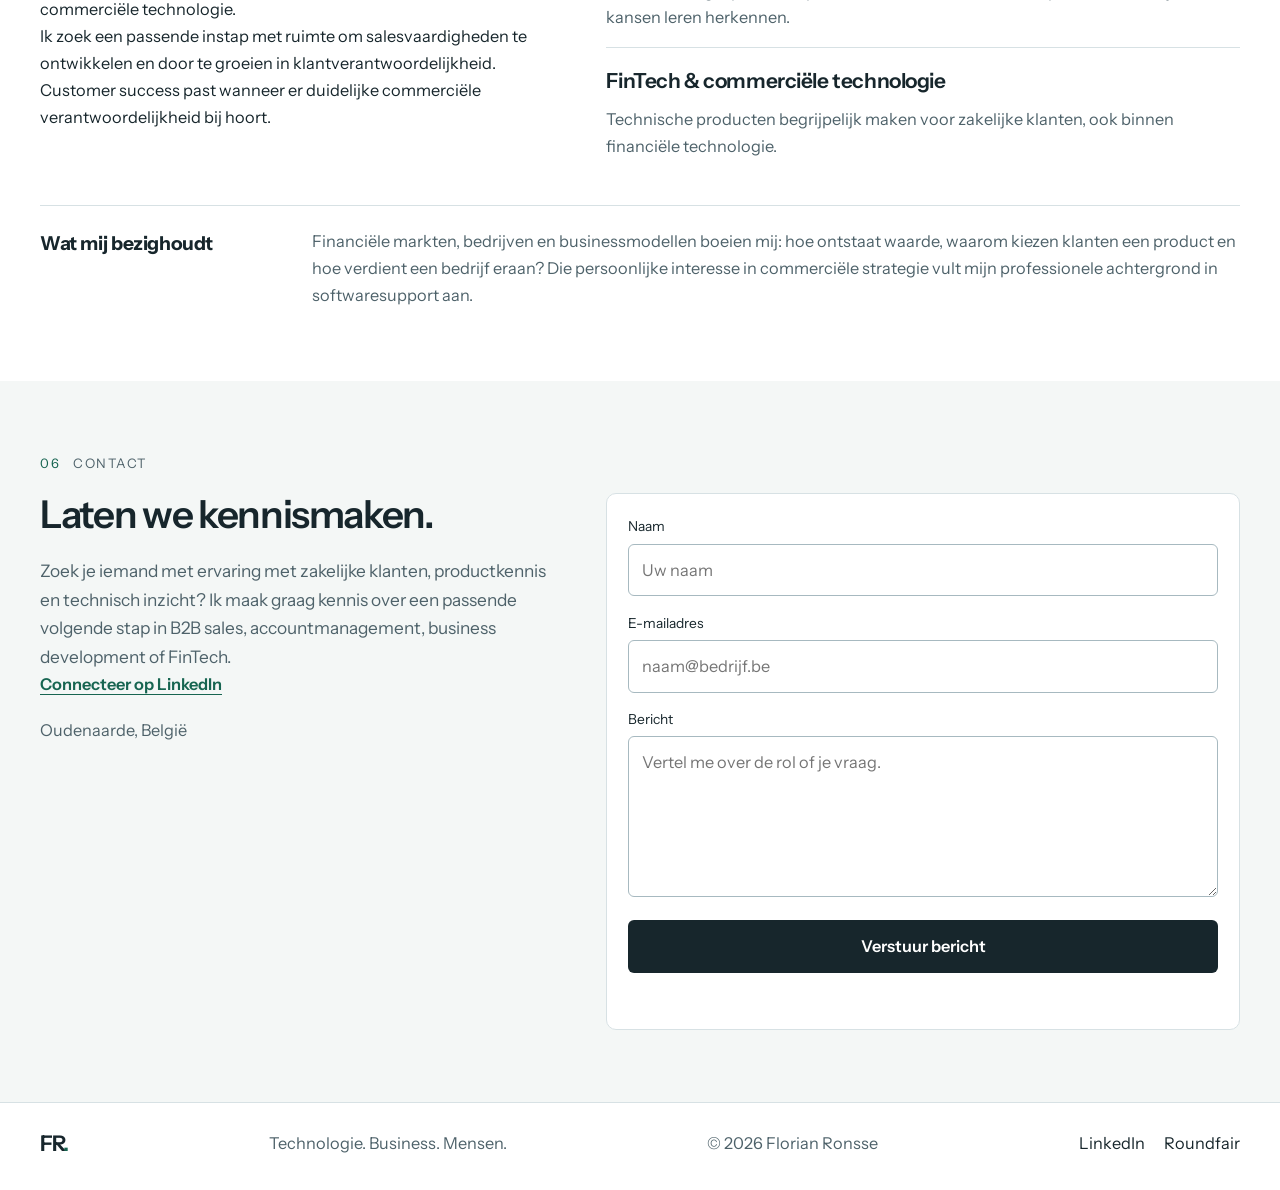
==== commit 2a310b91: "Add scroll progress, timeline draw and availability pulse." ====
--- a/index.html
+++ b/index.html
@@ -38,7 +38,7 @@
       href="https://fonts.googleapis.com/css2?family=Instrument+Sans:ital,wght@0,400..700;1,400..700&display=swap"
       rel="stylesheet"
     />
-    <link rel="stylesheet" href="css/style.css?v=20261005b" />
+    <link rel="stylesheet" href="css/style.css?v=20261005c" />
     <script type="application/ld+json">
       {
         "@context": "https://schema.org",
@@ -67,6 +67,7 @@
     </script>
   </head>
   <body>
+    <div class="scroll-progress" aria-hidden="true"><span id="scroll-progress"></span></div>
     <a class="skip-link" href="#main" data-i18n="skip">Ga naar de inhoud</a>
     <header class="site-header" id="site-header">
       <a class="logo" href="#home" aria-label="Florian Ronsse, home">FR<span>.</span></a>
@@ -101,6 +102,7 @@
     <main id="main" tabindex="-1">
       <section id="home" class="hero">
         <div class="hero-copy">
+          <p class="status"><span class="pulse" aria-hidden="true"></span><span data-i18n="hero.status">Open voor een commerciële rol</span></p>
           <p class="eyebrow" data-i18n="hero.eyebrow">Technologie. Business. Mensen.</p>
           <h1>
             <span data-i18n="hero.title1">Technische basis.</span>
@@ -135,6 +137,7 @@
             <dd data-i18n="hero.businessDesc">Groeien in business en klantrelaties.</dd>
           </div>
         </dl>
+        <a class="scroll-cue" href="#about"><span data-i18n="hero.scroll">Scroll</span></a>
       </section>
 
       <section id="about" class="section">
@@ -469,6 +472,6 @@
         <a href="https://roundfair.support" target="_blank" rel="noopener noreferrer">Roundfair</a>
       </div>
     </footer>
-    <script src="js/main.js?v=20261005b" defer></script>
+    <script src="js/main.js?v=20261005c" defer></script>
   </body>
 </html>
--- a/css/style.css
+++ b/css/style.css
@@ -442,3 +442,111 @@
   }
   .motion .reveal { opacity: 1; transform: none; }
 }
+
+.scroll-progress {
+  position: fixed;
+  z-index: 30;
+  top: 0;
+  left: 0;
+  width: 100%;
+  height: 3px;
+  background: transparent;
+  pointer-events: none;
+}
+.scroll-progress span {
+  display: block;
+  height: 100%;
+  width: 0;
+  background: var(--accent);
+}
+.hero {
+  background:
+    radial-gradient(700px 280px at 90% 0%, rgba(23, 101, 81, 0.08), transparent 70%),
+    #fff;
+}
+.status {
+  display: inline-flex;
+  align-items: center;
+  gap: 0.5rem;
+  margin-bottom: 1rem;
+  color: var(--accent);
+  font-size: 0.86rem;
+  font-weight: 620;
+}
+.pulse {
+  width: 8px;
+  height: 8px;
+  border-radius: 50%;
+  background: var(--accent);
+  box-shadow: 0 0 0 0 rgba(23, 101, 81, 0.45);
+  animation: pulse 1.8s ease-out infinite;
+}
+@keyframes pulse {
+  70% { box-shadow: 0 0 0 8px rgba(23, 101, 81, 0); }
+  100% { box-shadow: 0 0 0 0 rgba(23, 101, 81, 0); }
+}
+.scroll-cue {
+  display: inline-flex;
+  align-items: center;
+  gap: 0.45rem;
+  margin: 0.4rem 0 1.4rem;
+  color: var(--muted);
+  text-decoration: none;
+  font-size: 0.78rem;
+  letter-spacing: 0.14em;
+  text-transform: uppercase;
+}
+.scroll-cue::before {
+  content: "";
+  width: 1px;
+  height: 28px;
+  background: var(--accent);
+  transform-origin: top;
+  animation: cue 1.4s ease-in-out infinite;
+}
+@keyframes cue {
+  0%, 100% { transform: scaleY(0.35); }
+  50% { transform: scaleY(1); }
+}
+.timeline { position: relative; }
+.timeline::before {
+  content: "";
+  position: absolute;
+  left: 0;
+  top: 0;
+  bottom: 0;
+  width: 2px;
+  background: var(--line);
+}
+.timeline::after {
+  content: "";
+  position: absolute;
+  left: 0;
+  top: 0;
+  width: 2px;
+  height: var(--draw, 0%);
+  background: var(--accent);
+}
+.xp { position: relative; padding-left: 1.4rem; }
+.xp-featured { border-left: 0; }
+.xp::before {
+  content: "";
+  position: absolute;
+  left: -4px;
+  top: 1.9rem;
+  width: 10px;
+  height: 10px;
+  border-radius: 50%;
+  background: white;
+  border: 2px solid var(--line);
+}
+.xp.is-in::before,
+.xp:hover::before { border-color: var(--accent); background: var(--accent); }
+@media (max-width: 900px) {
+  .timeline::before, .timeline::after { left: 0; }
+}
+@media (prefers-reduced-motion: reduce) {
+  .pulse, .scroll-cue::before { animation: none; }
+  .timeline::after { height: 100%; }
+}
+
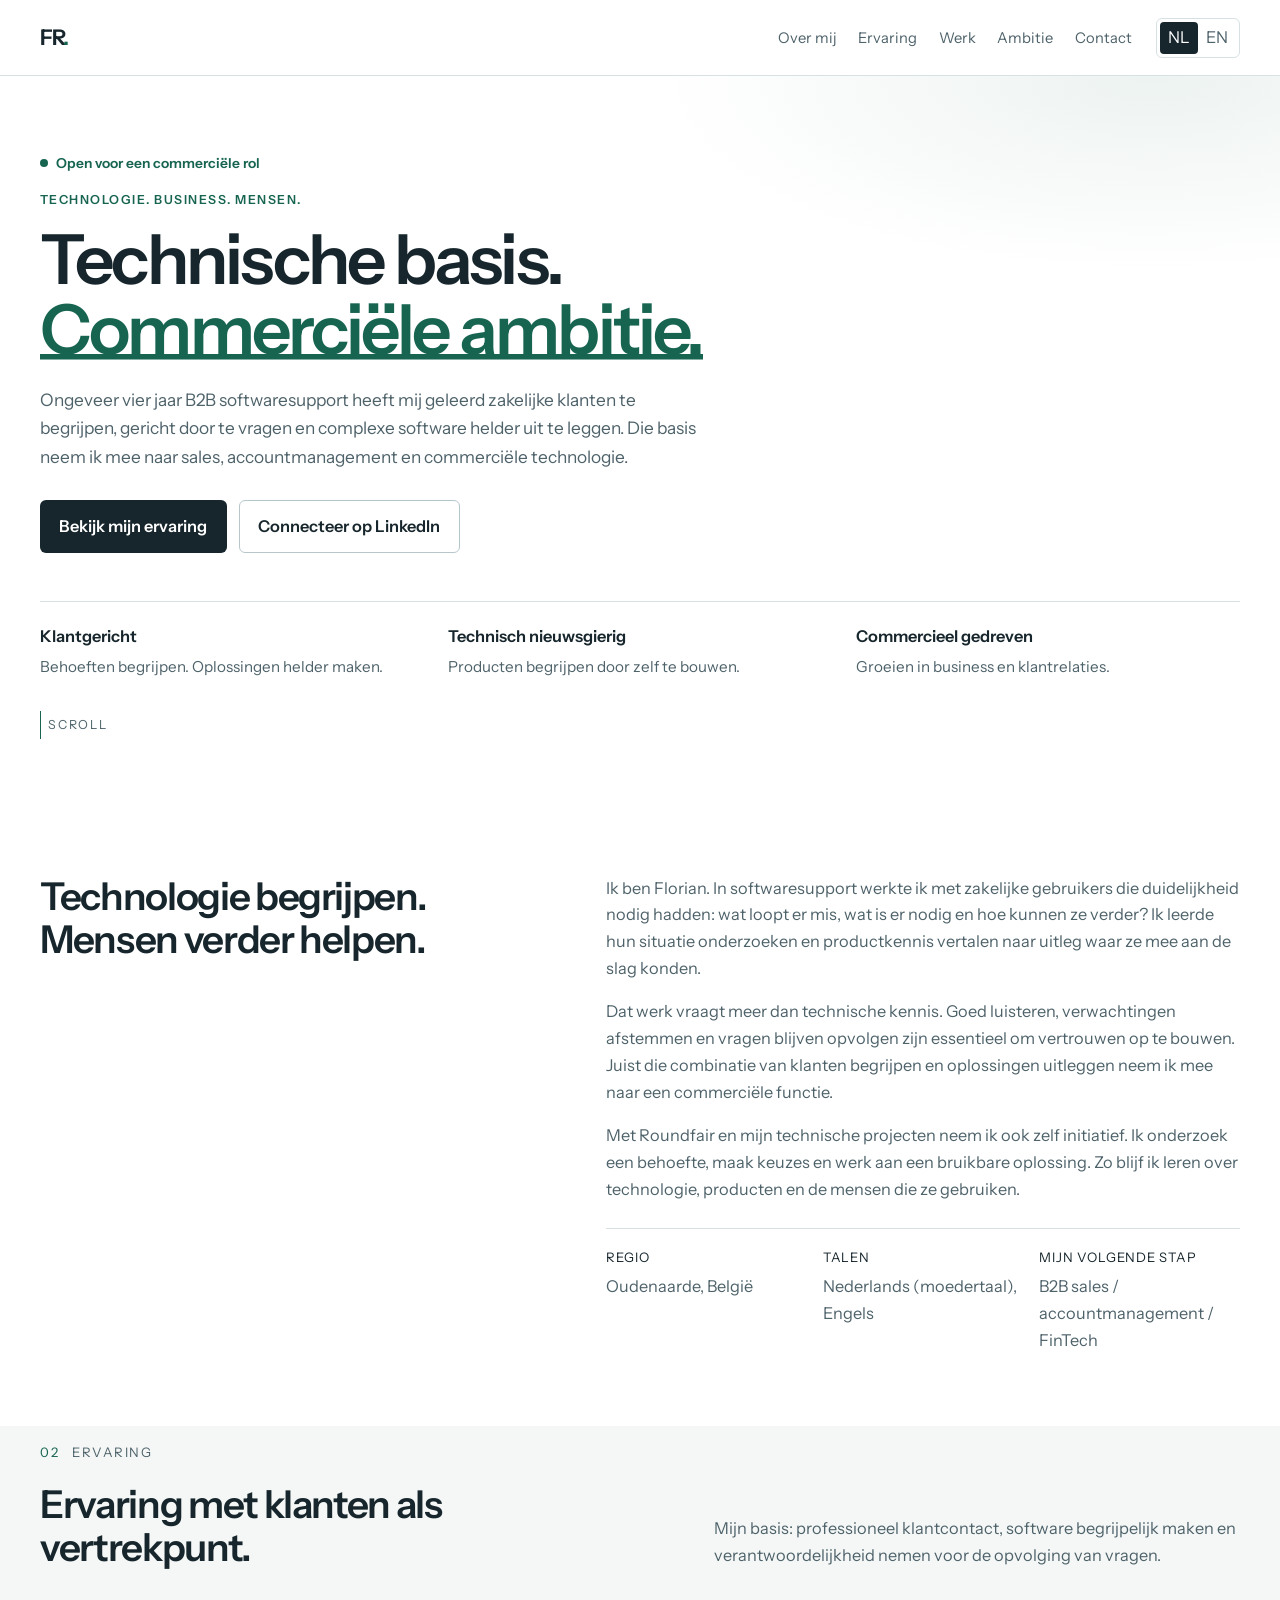
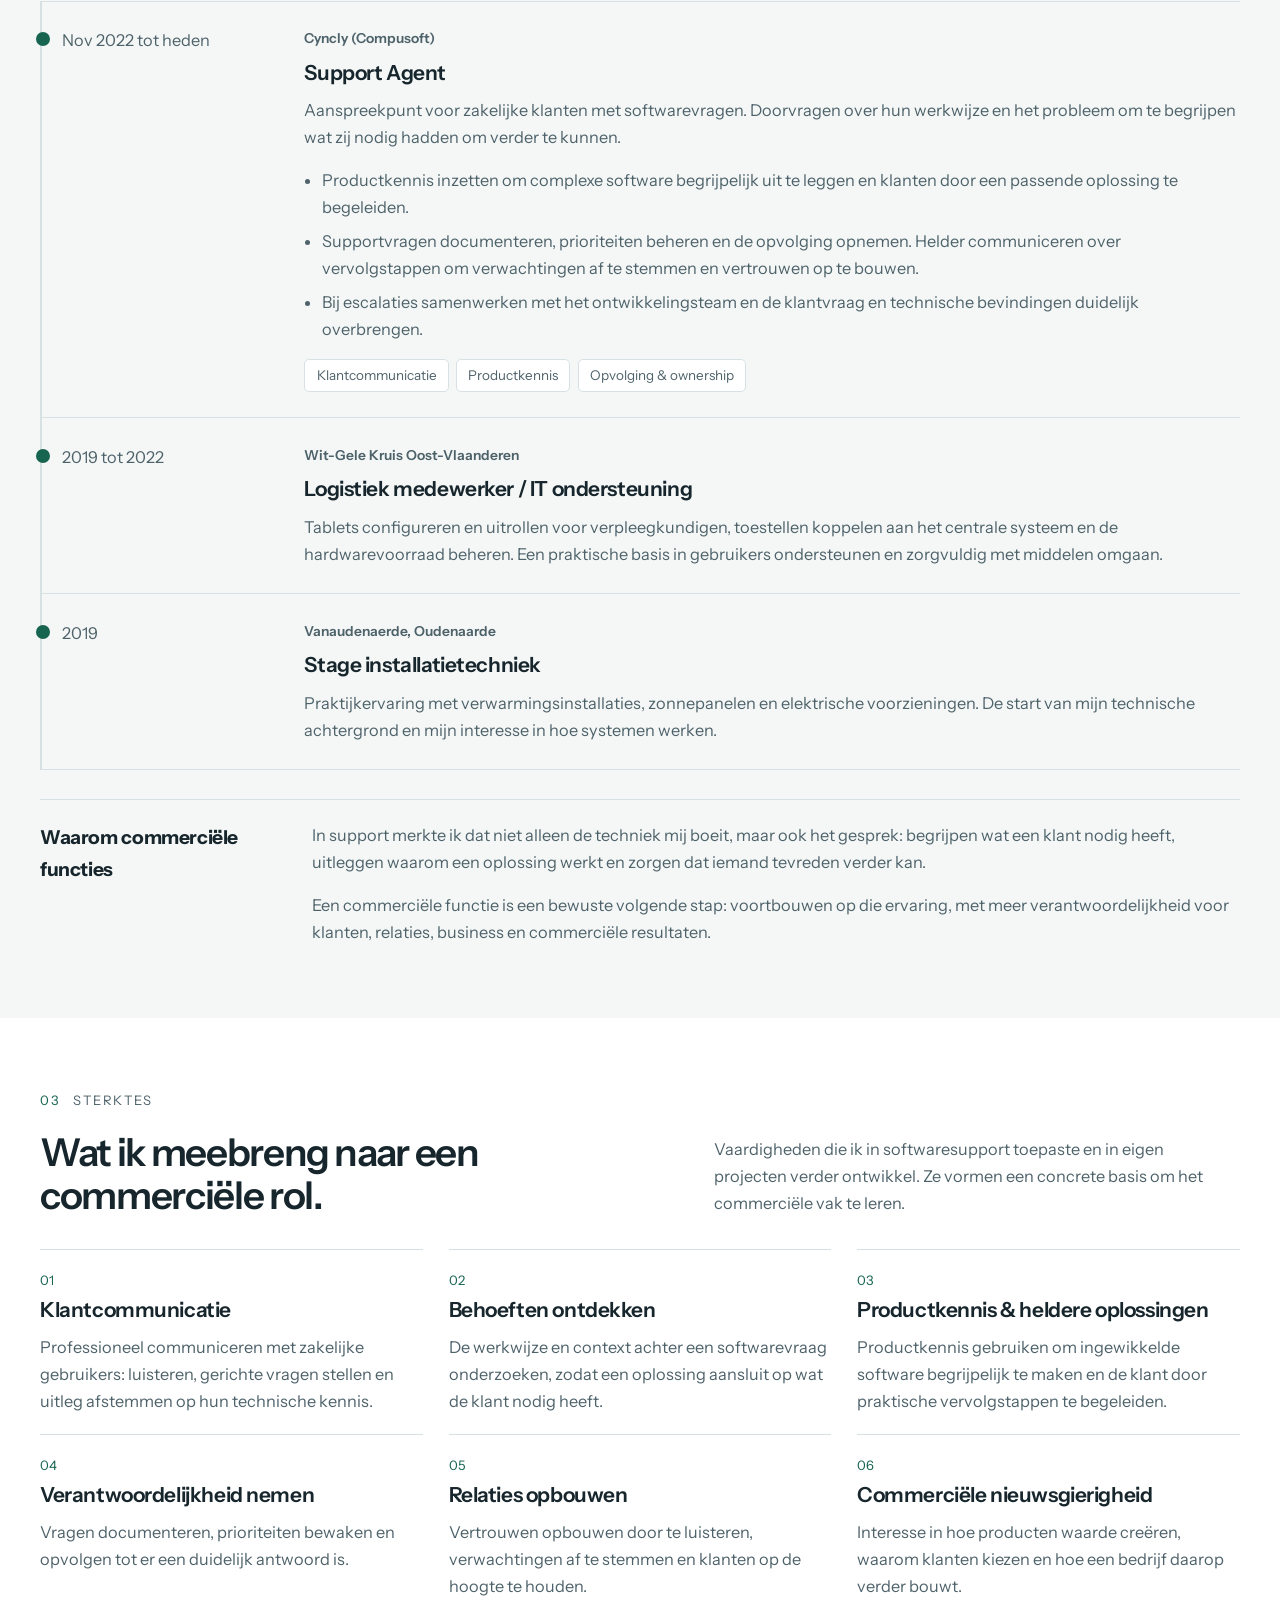
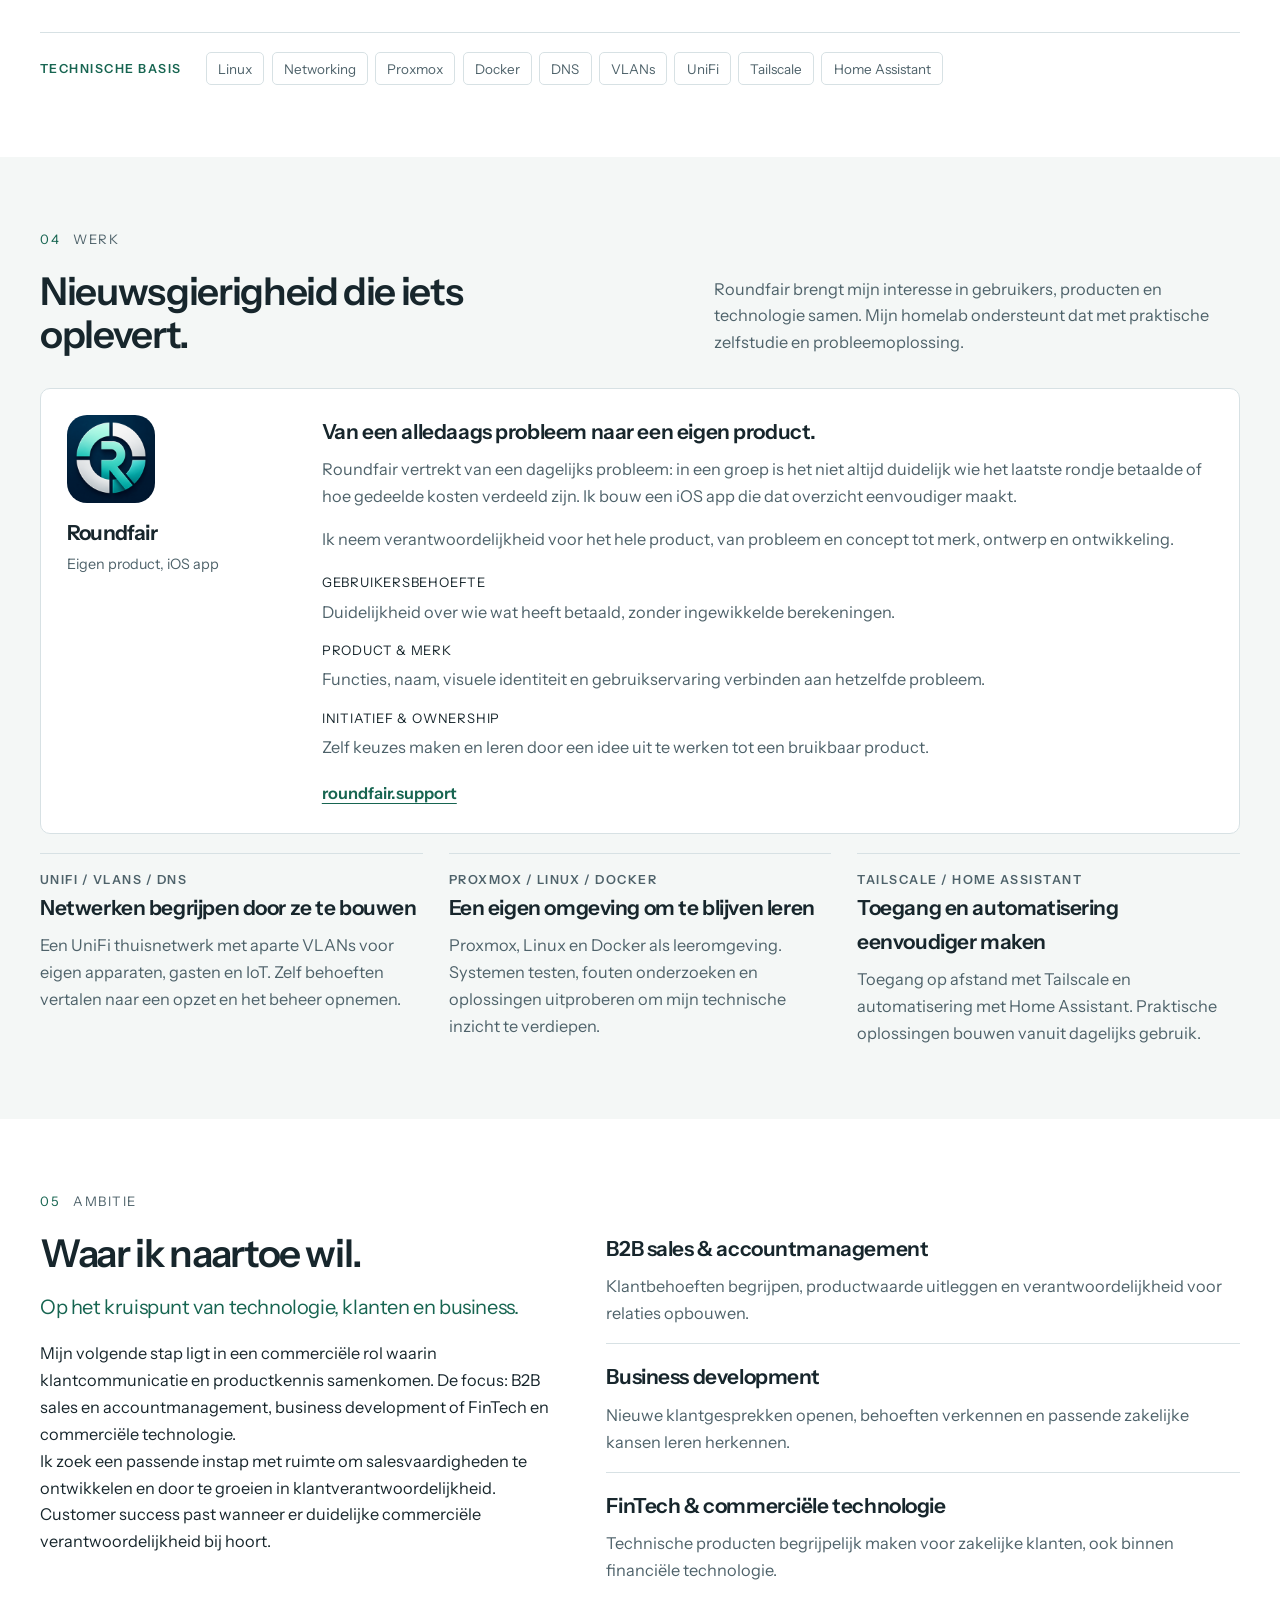
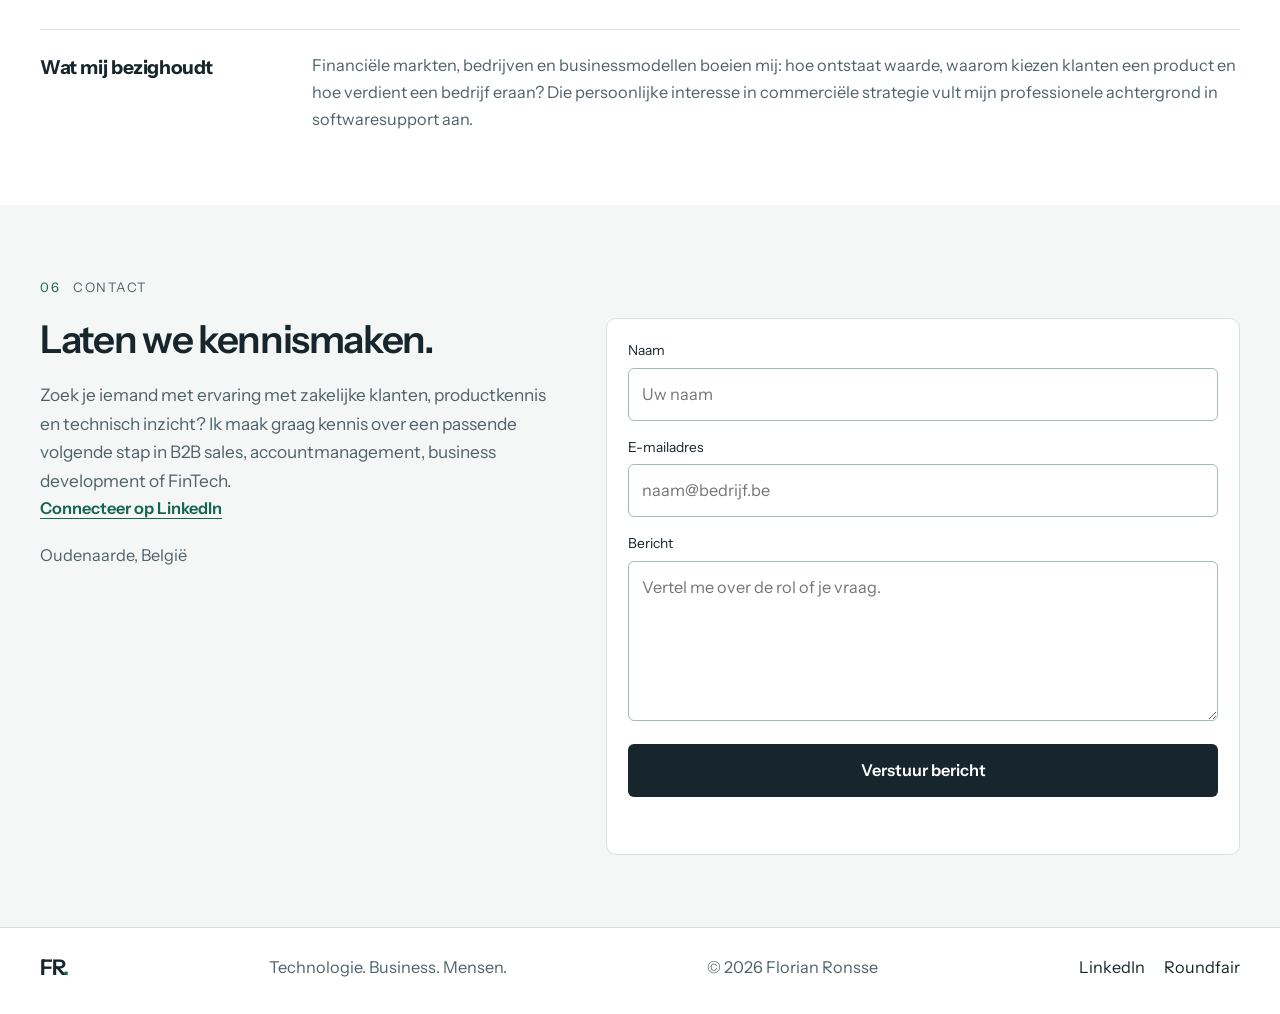
==== commit a0485b81: "Remove Electro Contractors from experience and mark Compusoft as current role. Co-Authored-By: Claud" ====
--- a/index.html
+++ b/index.html
@@ -38,14 +38,15 @@
       href="https://fonts.googleapis.com/css2?family=Instrument+Sans:ital,wght@0,400..700;1,400..700&display=swap"
       rel="stylesheet"
     />
-    <link rel="stylesheet" href="css/style.css?v=20261005c" />
+    <link rel="stylesheet" href="css/style.css?v=20261014a" />
     <script type="application/ld+json">
       {
         "@context": "https://schema.org",
         "@type": "Person",
         "name": "Florian Ronsse",
         "url": "https://florianronsse.net/",
-        "jobTitle": "ICT Field Engineer",
+        "jobTitle": "Support Agent",
+        "worksFor": { "@type": "Organization", "name": "Cyncly (Compusoft)" },
         "description": "Florian Ronsse heeft ongeveer vier jaar ervaring in B2B softwaresupport en klantcommunicatie. Hij bouwt Roundfair en richt zijn volgende loopbaanstap op commerciële technologie, sales en accountmanagement.",
         "address": {
           "@type": "PostalAddress",
@@ -187,18 +188,8 @@
           </p>
         </div>
         <div class="timeline">
-          <article class="xp">
-            <p class="xp-period" data-i18n="xp.0.period">2026 tot heden</p>
-            <div>
-              <p class="xp-company">Electro Contractors, Waregem</p>
-              <h3 data-i18n="xp.0.title">ICT Field Engineer</h3>
-              <p data-i18n="xp.0.desc">
-                Ervaring opdoen in een technische werkomgeving op locatie, met aandacht voor praktisch werken en het stapsgewijs analyseren van problemen.
-              </p>
-            </div>
-          </article>
           <article class="xp xp-featured">
-            <p class="xp-period" data-i18n="xp.1.period">Nov 2022 tot 2026</p>
+            <p class="xp-period" data-i18n="xp.1.period">Nov 2022 tot heden</p>
             <div>
               <p class="xp-company">Cyncly (Compusoft)</p>
               <h3 data-i18n="xp.1.title">Support Agent</h3>
@@ -472,6 +463,6 @@
         <a href="https://roundfair.support" target="_blank" rel="noopener noreferrer">Roundfair</a>
       </div>
     </footer>
-    <script src="js/main.js?v=20261005c" defer></script>
+    <script src="js/main.js?v=20261014a" defer></script>
   </body>
 </html>
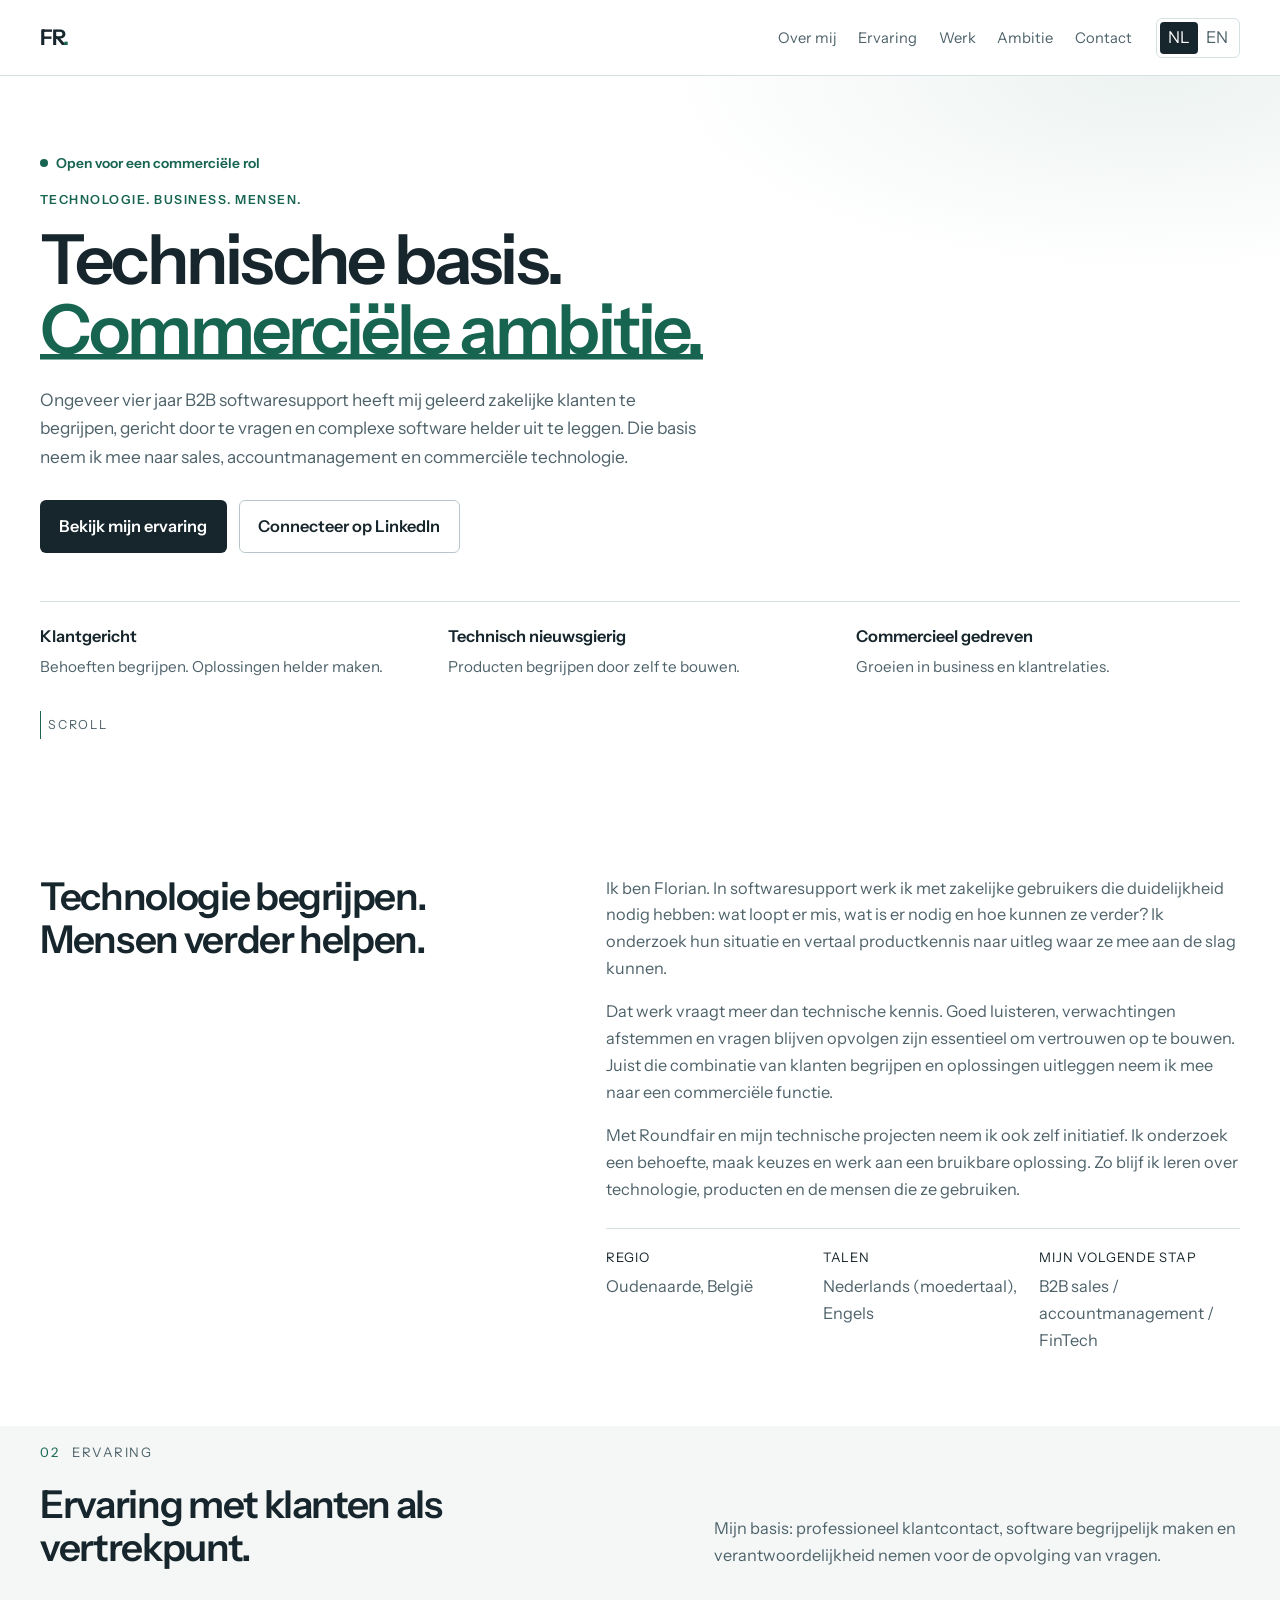
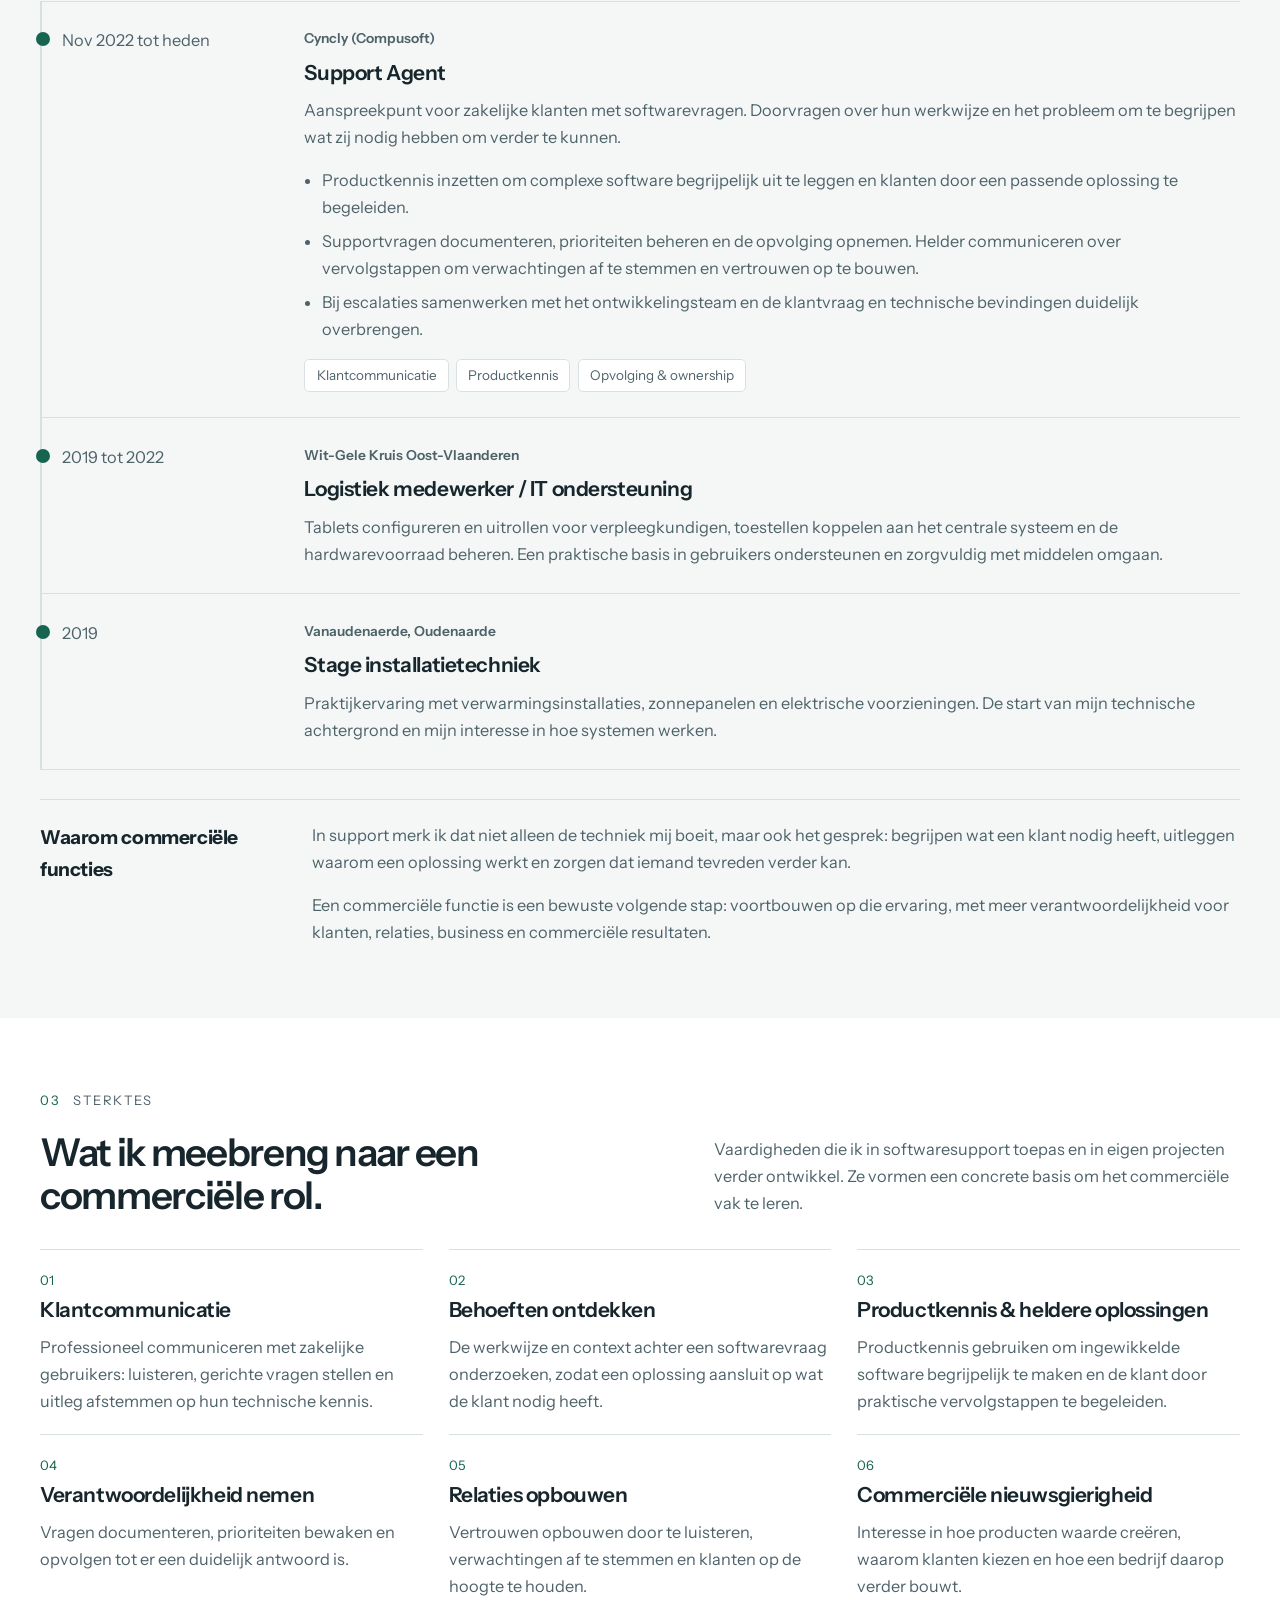
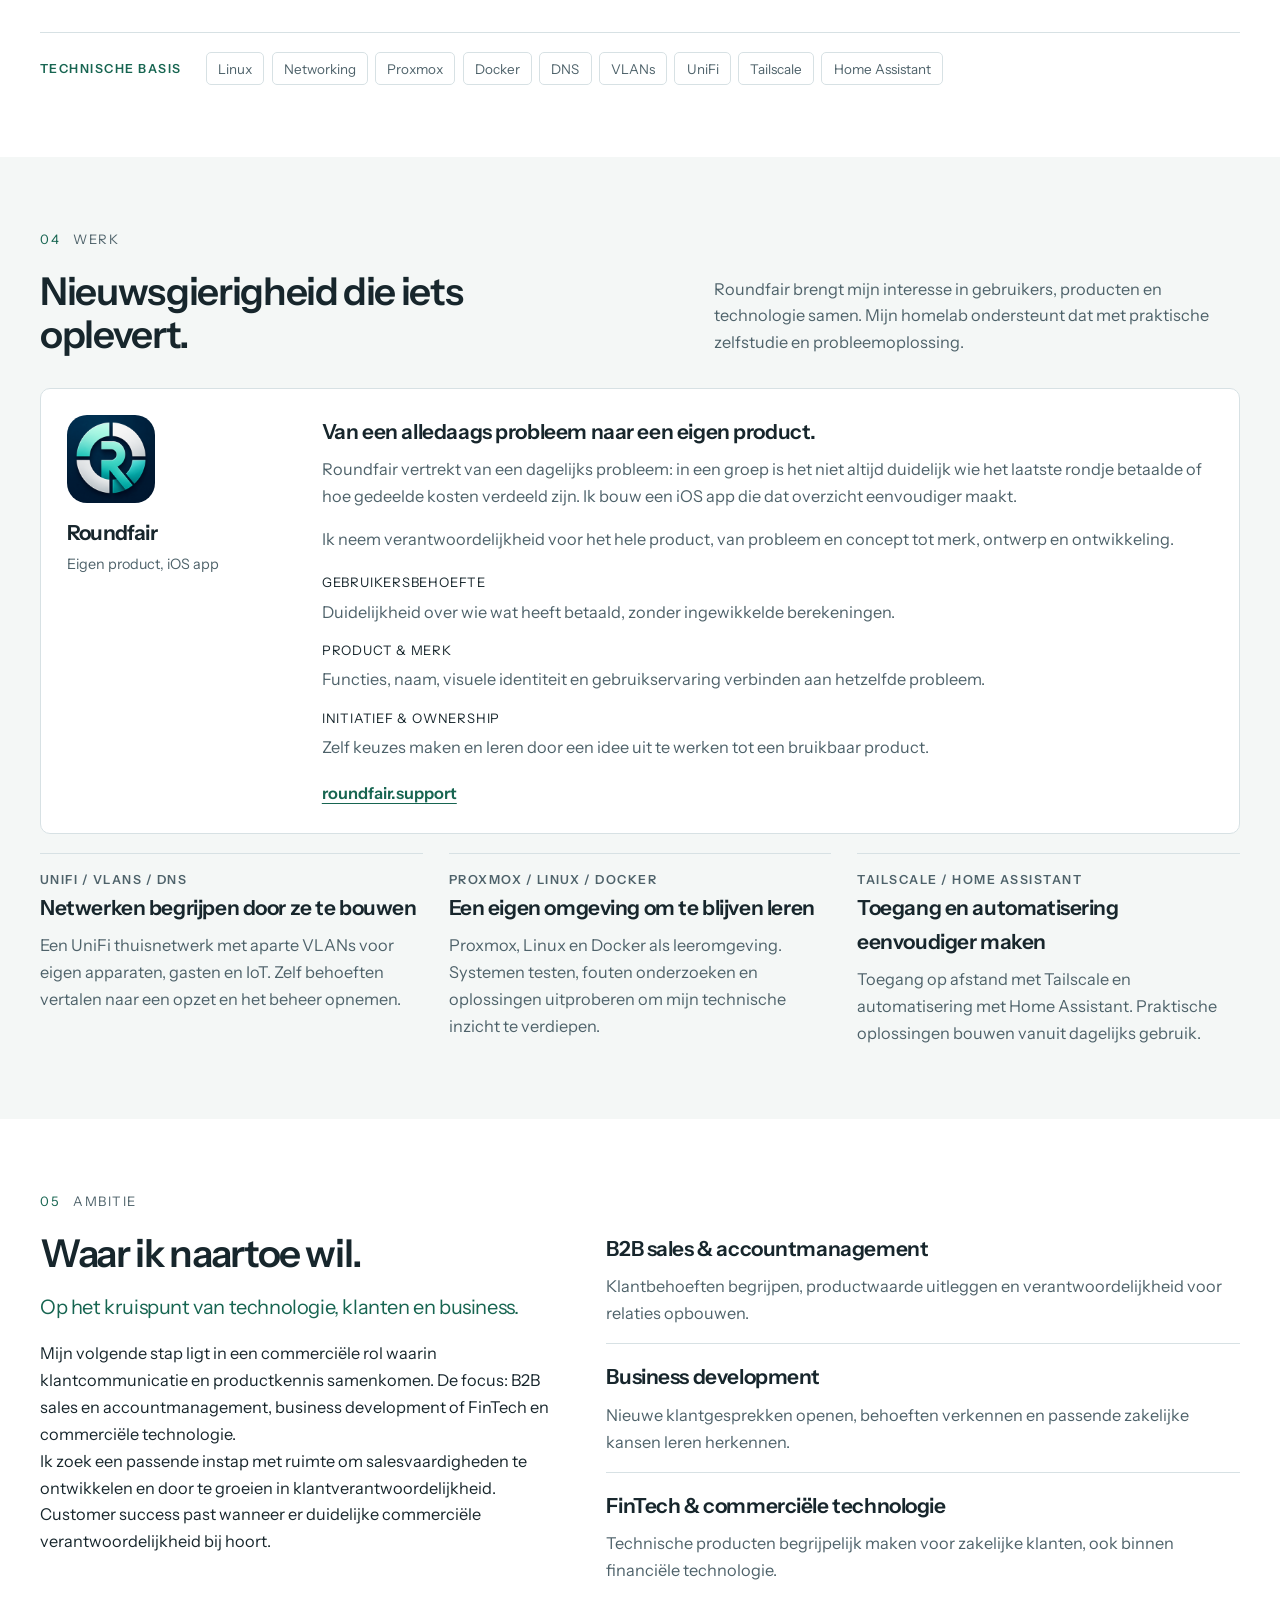
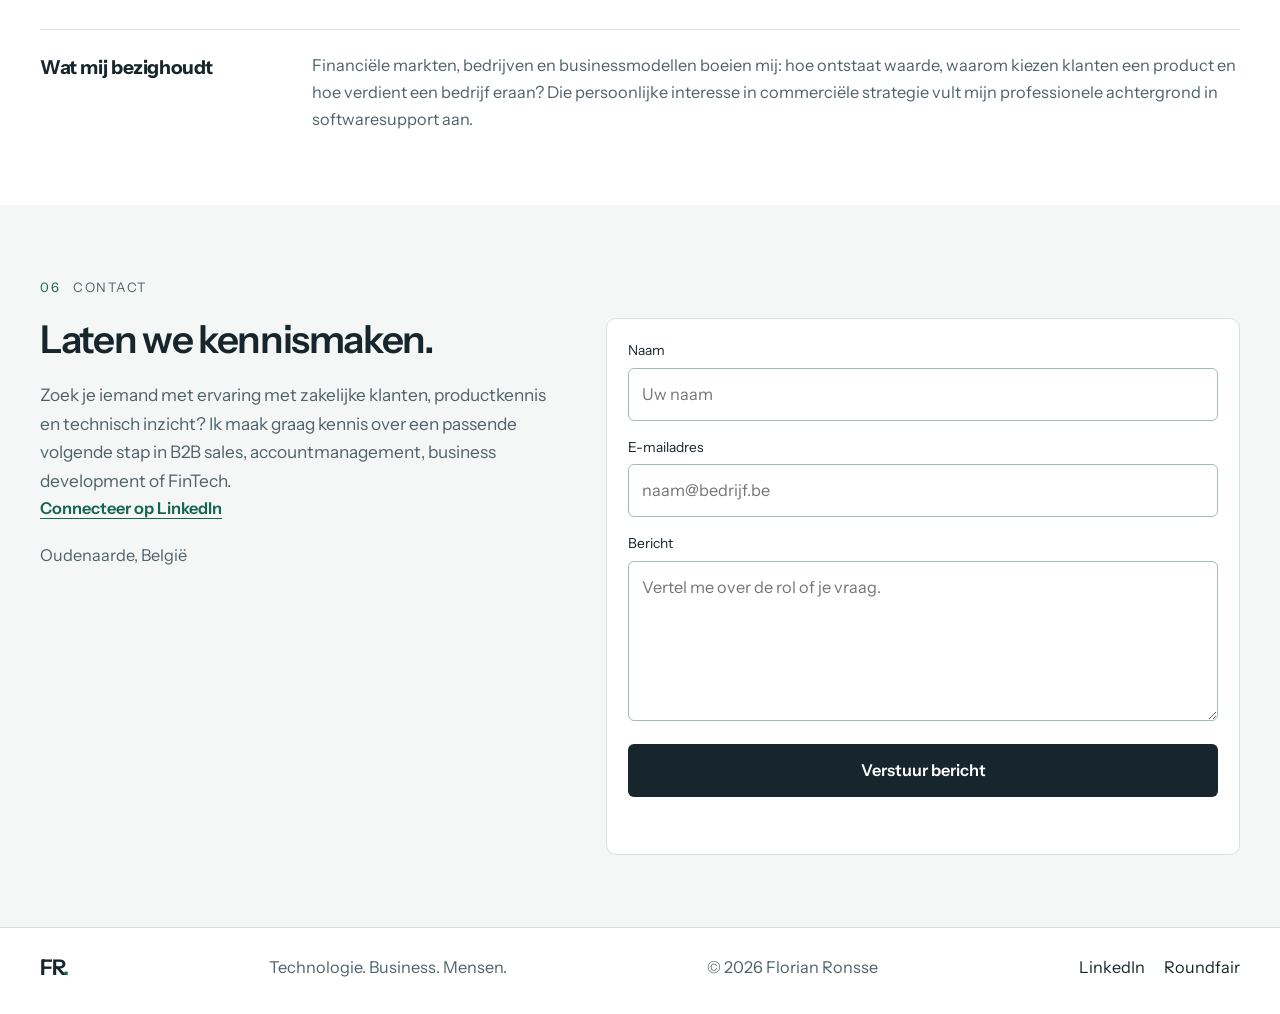
==== commit 237e6eda: "Rewrite support experience in present tense. Co-Authored-By: Claude Opus 5.5 <noreply@anthropic.com>" ====
--- a/index.html
+++ b/index.html
@@ -38,7 +38,7 @@
       href="https://fonts.googleapis.com/css2?family=Instrument+Sans:ital,wght@0,400..700;1,400..700&display=swap"
       rel="stylesheet"
     />
-    <link rel="stylesheet" href="css/style.css?v=20261014a" />
+    <link rel="stylesheet" href="css/style.css?v=20261014b" />
     <script type="application/ld+json">
       {
         "@context": "https://schema.org",
@@ -150,7 +150,7 @@
           <h2 data-i18n="about.title">Technologie begrijpen. Mensen verder helpen.</h2>
           <div class="prose">
             <p data-i18n="about.p1">
-              Ik ben Florian. In softwaresupport werkte ik met zakelijke gebruikers die duidelijkheid nodig hadden: wat loopt er mis, wat is er nodig en hoe kunnen ze verder? Ik leerde hun situatie onderzoeken en productkennis vertalen naar uitleg waar ze mee aan de slag konden.
+              Ik ben Florian. In softwaresupport werk ik met zakelijke gebruikers die duidelijkheid nodig hebben: wat loopt er mis, wat is er nodig en hoe kunnen ze verder? Ik onderzoek hun situatie en vertaal productkennis naar uitleg waar ze mee aan de slag kunnen.
             </p>
             <p data-i18n="about.p2">
               Dat werk vraagt meer dan technische kennis. Goed luisteren, verwachtingen afstemmen en vragen blijven opvolgen zijn essentieel om vertrouwen op te bouwen. Juist die combinatie van klanten begrijpen en oplossingen uitleggen neem ik mee naar een commerciële functie.
@@ -194,7 +194,7 @@
               <p class="xp-company">Cyncly (Compusoft)</p>
               <h3 data-i18n="xp.1.title">Support Agent</h3>
               <p data-i18n="xp.1.desc">
-                Aanspreekpunt voor zakelijke klanten met softwarevragen. Doorvragen over hun werkwijze en het probleem om te begrijpen wat zij nodig hadden om verder te kunnen.
+                Aanspreekpunt voor zakelijke klanten met softwarevragen. Doorvragen over hun werkwijze en het probleem om te begrijpen wat zij nodig hebben om verder te kunnen.
               </p>
               <ul class="xp-details">
                 <li data-i18n="xp.1.explain">
@@ -239,7 +239,7 @@
           <h3 data-i18n="why.title">Waarom commerciële functies</h3>
           <div>
             <p data-i18n="why.customer">
-              In support merkte ik dat niet alleen de techniek mij boeit, maar ook het gesprek: begrijpen wat een klant nodig heeft, uitleggen waarom een oplossing werkt en zorgen dat iemand tevreden verder kan.
+              In support merk ik dat niet alleen de techniek mij boeit, maar ook het gesprek: begrijpen wat een klant nodig heeft, uitleggen waarom een oplossing werkt en zorgen dat iemand tevreden verder kan.
             </p>
             <p data-i18n="why.next">
               Een commerciële functie is een bewuste volgende stap: voortbouwen op die ervaring, met meer verantwoordelijkheid voor klanten, relaties, business en commerciële resultaten.
@@ -256,7 +256,7 @@
         <div class="section-intro">
           <h2 data-i18n="skills.title">Wat ik meebreng naar een commerciële rol.</h2>
           <p data-i18n="skills.intro">
-            Vaardigheden die ik in softwaresupport toepaste en in eigen projecten verder ontwikkel. Ze vormen een concrete basis om het commerciële vak te leren.
+            Vaardigheden die ik in softwaresupport toepas en in eigen projecten verder ontwikkel. Ze vormen een concrete basis om het commerciële vak te leren.
           </p>
         </div>
         <div class="skill-grid">
@@ -463,6 +463,6 @@
         <a href="https://roundfair.support" target="_blank" rel="noopener noreferrer">Roundfair</a>
       </div>
     </footer>
-    <script src="js/main.js?v=20261014a" defer></script>
+    <script src="js/main.js?v=20261014b" defer></script>
   </body>
 </html>
